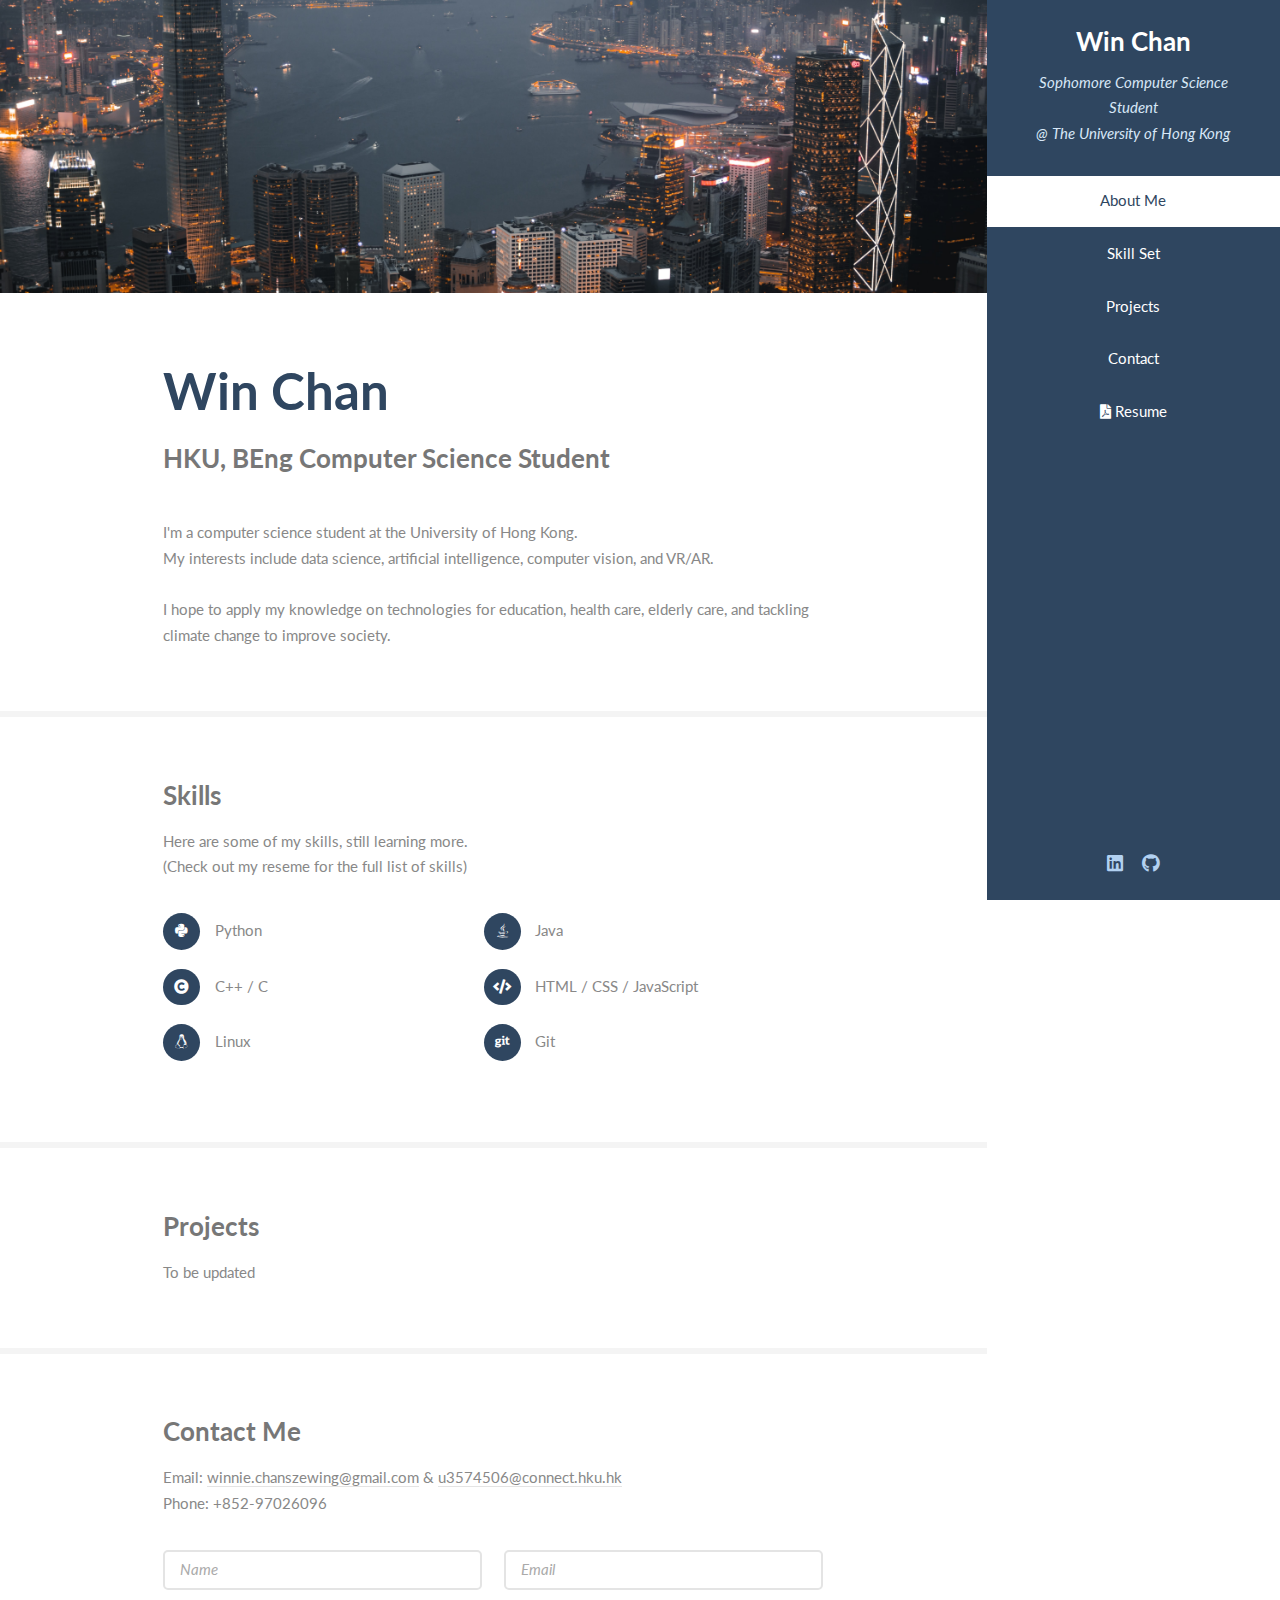
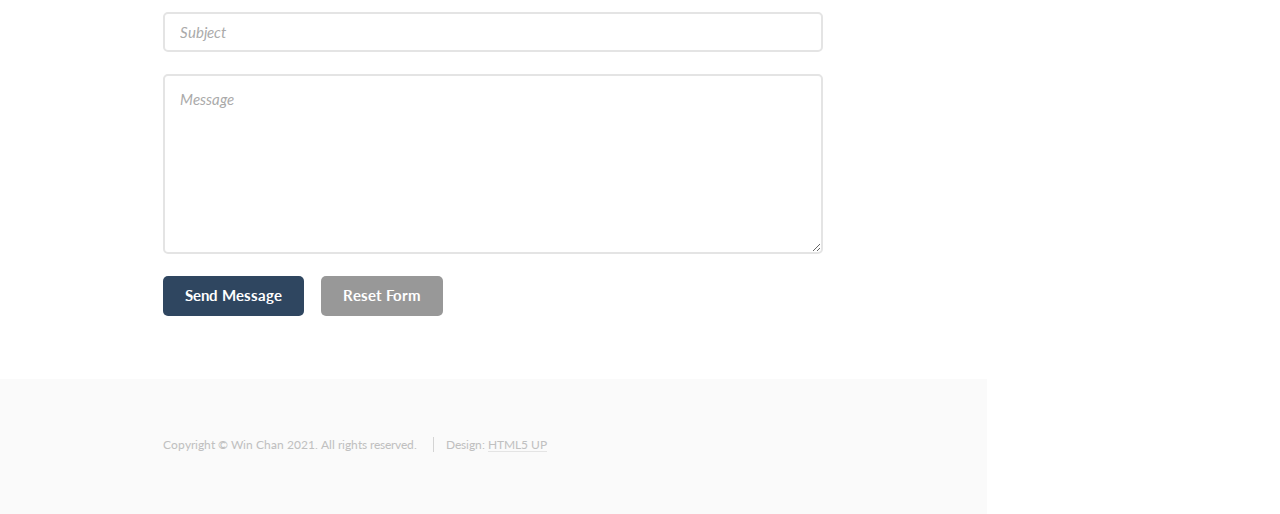
==== index.html @ ab790679 "Initial Commit" ====
<!DOCTYPE HTML>
<!--
	Read Only by HTML5 UP
	html5up.net | @ajlkn
	Free for personal and commercial use under the CCA 3.0 license (html5up.net/license)
-->
<html>

<head>
    <title>Win Chan | Portfolio</title>
    <meta charset="utf-8" />
    <meta name="viewport" content="width=device-width, initial-scale=1, user-scalable=no" />
    <link rel="stylesheet" href="assets/css/main.css" />
</head>

<body class="is-preload">

    <!-- Header -->
    <section id="header">
        <header>
            <!--<span class="image avatar"><img src="images/avatar.jpg" alt="" /></span>-->
            <h1 id="logo"><a href="#">Win Chan</a></h1>
            <p> Sophomore Computer Science Student <br />
                @ The University of Hong Kong</p>
        </header>
        <nav id="nav">
            <ul>
                <li><a href="#one" class="active">About Me</a></li>
                <li><a href="#two">Skill Set</a></li>
                <li><a href="#three">Projects</a></li>
                <li><a href="#four">Contact</a></li>
                <li><a href="CV_General.pdf" download><i class="fas fa-file-pdf"></i> Resume</a></li>
            </ul>
        </nav>
        <footer>
            <ul class="icons">
                <!--<li><a href="#" class="icon brands fa-twitter"><span class="label">Twitter</span></a></li>
                <li><a href="#" class="icon brands fa-facebook-f"><span class="label">Facebook</span></a></li>-->
                <li><a href="https://www.linkedin.com/in/win-chan-8b15a5216/" class="icon brands fa-linkedin"><span
                            class="label">Linkedin</span></a></li>
                <li><a href="https://github.com/wincsw" class="icon brands fa-github"><span
                            class="label">Github</span></a></li>
            </ul>
        </footer>
    </section>

    <!-- Wrapper -->
    <div id="wrapper">

        <!-- Main -->
        <div id="main">

            <!-- One -->
            <section id="one">
                <div class="image main" data-position="center">
                    <img src="images/HongKong.jpg" alt="" />
                </div>
                <div class="container">
                    <header class="major">
                        <h2>Win Chan</h2>
                        <p> HKU, BEng Computer Science Student</p>
                    </header>
                    <p>I'm a computer science student at the University of Hong Kong. <br /> My interests include data
                        science,
                        artificial
                        intelligence, computer vision, and VR/AR. <br />
                        <br />
                        I hope to apply my knowledge on technologies for education, health care,
                        elderly care, and tackling climate change to improve society.
                    </p>
                </div>
            </section>

            <!-- Two -->
            <section id="two">
                <div class="container">
                    <h3>Skills</h3>
                    <p>Here are some of my skills, still learning more. <br \> (Check out my reseme for the full list of
                        skills)</p>
                    <ul class="feature-icons">
                        <!-- icons need fix -->
                        <li class="icon brands fa-python">Python</li>
                        <li class="icon brands fa-java">Java</li>
                        <li class="icon solid fa-copyright">C++ / C</li>
                        <li class="icon solid fa-code">HTML / CSS / JavaScript</li>
                        <li class="icon brands fa-linux">Linux</li>
                        <li class="icon brands fa-git">Git</li>
                    </ul>
                </div>
            </section>

            <!-- Three -->
            <section id="three">
                <div class="container">
                    <h3>Projects</h3>
                    <p>To be updated</p>
                    <div class="features">
                        <!--
                        <article>
                            <a href="#" class="image"><img src="images/pic01.jpg" alt="" /></a>
                            <div class="inner">
                                <h4>Possibly broke spacetime</h4>
                                <p>Integer eu ante ornare amet commetus vestibulum blandit integer in curae ac faucibus
                                    integer adipiscing ornare amet.</p>
                            </div>
                        </article>
                        <article>
                            <a href="#" class="image"><img src="images/pic02.jpg" alt="" /></a>
                            <div class="inner">
                                <h4>Terraformed a small moon</h4>
                                <p>Integer eu ante ornare amet commetus vestibulum blandit integer in curae ac faucibus
                                    integer adipiscing ornare amet.</p>
                            </div>
                        </article>
                        <article>
                            <a href="#" class="image"><img src="images/pic03.jpg" alt="" /></a>
                            <div class="inner">
                                <h4>Snapped dark matter in the wild</h4>
                                <p>Integer eu ante ornare amet commetus vestibulum blandit integer in curae ac faucibus
                                    integer adipiscing ornare amet.</p>
                            </div>
                        </article>
                    -->
                    </div>
                </div>
            </section>

            <!-- Four -->
            <section id="four">
                <div class="container">
                    <h3>Contact Me</h3>
                    <p>Email: <a href="mailto: winnie.chanszewing@gmail.com">winnie.chanszewing@gmail.com</a> & <a
                            href="mailto: u3574506@connect.hku.hk">u3574506@connect.hku.hk</a> <br \>
                        Phone: +852-97026096</p>
                    <form method="post" action="mailto: winnie.chanszewing@gmail.com" enctype="text/plain">
                        <div class="row gtr-uniform">
                            <div class="col-6 col-12-xsmall"><input type="text" name="name" id="name"
                                    placeholder="Name" /></div>
                            <div class="col-6 col-12-xsmall"><input type="email" name="email" id="email"
                                    placeholder="Email" /></div>
                            <div class="col-12"><input type="text" name="subject" id="subject" placeholder="Subject" />
                            </div>
                            <div class="col-12"><textarea name="message" id="message" placeholder="Message"
                                    rows="6"></textarea></div>
                            <div class="col-12">
                                <ul class="actions">
                                    <li><input type="submit" class="primary" value="Send Message" /></li>
                                    <li><input type="reset" value="Reset Form" /></li>
                                </ul>
                            </div>
                        </div>
                    </form>
                </div>
            </section>

        </div>

        <!-- Footer -->
        <section id="footer">
            <div class="container">
                <ul class="copyright">
                    <li>Copyright &copy; Win Chan 2021. All rights reserved.</li>
                    <li>Design: <a href="http://html5up.net">HTML5 UP</a></li>
                </ul>
            </div>
        </section>

    </div>

    <!-- Scripts -->
    <script src="assets/js/jquery.min.js"></script>
    <script src="assets/js/jquery.scrollex.min.js"></script>
    <script src="assets/js/jquery.scrolly.min.js"></script>
    <script src="assets/js/browser.min.js"></script>
    <script src="assets/js/breakpoints.min.js"></script>
    <script src="assets/js/util.js"></script>
    <script src="assets/js/main.js"></script>

</body>

</html>
---- assets/css/main.css ----
@import url("fontawesome-all.min.css");
@import url("https://fonts.googleapis.com/css?family=Lato:400,400italic,700,700italic|Source+Code+Pro:400");

/*
	Read Only by HTML5 UP
	html5up.net | @ajlkn
	Free for personal and commercial use under the CCA 3.0 license (html5up.net/license)
*/

html, body, div, span, applet, object,
iframe, h1, h2, h3, h4, h5, h6, p, blockquote,
pre, a, abbr, acronym, address, big, cite,
code, del, dfn, em, img, ins, kbd, q, s, samp,
small, strike, strong, sub, sup, tt, var, b,
u, i, center, dl, dt, dd, ol, ul, li, fieldset,
form, label, legend, table, caption, tbody,
tfoot, thead, tr, th, td, article, aside,
canvas, details, embed, figure, figcaption,
footer, header, hgroup, menu, nav, output, ruby,
section, summary, time, mark, audio, video {
	margin: 0;
	padding: 0;
	border: 0;
	font-size: 100%;
	font: inherit;
	vertical-align: baseline;}

article, aside, details, figcaption, figure,
footer, header, hgroup, menu, nav, section {
	display: block;}

body {
	line-height: 1;
}

ol, ul {
	list-style: none;
}

blockquote, q {
	quotes: none;
}

	blockquote:before, blockquote:after, q:before, q:after {
		content: '';
		content: none;
	}

table {
	border-collapse: collapse;
	border-spacing: 0;
}

body {
	-webkit-text-size-adjust: none;
}

mark {
	background-color: transparent;
	color: inherit;
}

input::-moz-focus-inner {
	border: 0;
	padding: 0;
}

input, select, textarea {
	-moz-appearance: none;
	-webkit-appearance: none;
	-ms-appearance: none;
	appearance: none;
}

/* Basic */

	html {
		box-sizing: border-box;
	}

	*, *:before, *:after {
		box-sizing: inherit;
	}

	body {
		background: #fff;
	}

		body.is-preload *, body.is-preload *:before, body.is-preload *:after {
			-moz-animation: none !important;
			-webkit-animation: none !important;
			-ms-animation: none !important;
			animation: none !important;
			-moz-transition: none !important;
			-webkit-transition: none !important;
			-ms-transition: none !important;
			transition: none !important;
		}

	body, input, select, textarea {
		color: #888;
		font-family: "Lato", sans-serif;
		font-size: 16pt;
		font-weight: 400;
		line-height: 1.75em;
	}

	a {
		-moz-transition: color 0.2s ease-in-out, border-color 0.2s ease-in-out;
		-webkit-transition: color 0.2s ease-in-out, border-color 0.2s ease-in-out;
		-ms-transition: color 0.2s ease-in-out, border-color 0.2s ease-in-out;
		transition: color 0.2s ease-in-out, border-color 0.2s ease-in-out;
		border-bottom: solid 1px #e4e4e4;
		color: inherit;
		text-decoration: none;
	}

		a:hover {
			border-bottom-color: transparent;
			color: #2f4660 !important;
		}

	strong, b {
		color: #777;
		font-weight: 700;
	}

	em, i {
		font-style: italic;
	}

	p {
		margin: 0 0 2.25em 0;
	}

	h1, h2, h3, h4, h5, h6 {
		color: #777;
		font-weight: 700;
		line-height: 1em;
		margin: 0 0 0.5625em 0;
	}

		h1 a, h2 a, h3 a, h4 a, h5 a, h6 a {
			border: 0;
			color: inherit;
			text-decoration: none;
		}

	h2 {
		font-size: 2em;
		line-height: 1.5em;
	}

	h3 {
		font-size: 1.75em;
		line-height: 1.5em;
	}

	h4 {
		font-size: 1.25em;
		line-height: 1.5em;
	}

	h5 {
		font-size: 0.9em;
		line-height: 1.5em;
	}

	h6 {
		font-size: 0.7em;
		line-height: 1.5em;
	}

	sub {
		font-size: 0.8em;
		position: relative;
		top: 0.5em;
	}

	sup {
		font-size: 0.8em;
		position: relative;
		top: -0.5em;
	}

	hr {
		border: 0;
		border-bottom: solid 2px #f4f4f4;
		margin: 2.25em 0;
	}

		hr.major {
			margin: 3.375em 0;
		}

	blockquote {
		border-left: solid 8px #e4e4e4;
		font-style: italic;
		margin: 0 0 2.25em 0;
		padding: 0.5em 0 0.5em 2em;
	}

	code {
		background: #555;
		border-radius: 5px;
		color: #fff;
		font-family: "Source Code Pro", monospace;
		font-size: 0.9em;
		margin: 0 0.25em;
		padding: 0.25em 0.65em;
	}

	pre {
		font-family: "Source Code Pro", monospace;
		font-size: 0.9em;
		margin: 0 0 2.25em 0;
	}

		pre code {
			-webkit-overflow-scrolling: touch;
			display: block;
			line-height: 1.5em;
			overflow-x: auto;
			padding: 1em 1.5em;
		}

	.align-left {
		text-align: left;
	}

	.align-center {
		text-align: center;
	}

	.align-right {
		text-align: right;
	}

/* Row */

	.row {
		display: flex;
		flex-wrap: wrap;
		box-sizing: border-box;
		align-items: stretch;
	}

		.row > * {
			box-sizing: border-box;
		}

		.row.gtr-uniform > * > :last-child {
			margin-bottom: 0;
		}

		.row.aln-left {
			justify-content: flex-start;
		}

		.row.aln-center {
			justify-content: center;
		}

		.row.aln-right {
			justify-content: flex-end;
		}

		.row.aln-top {
			align-items: flex-start;
		}

		.row.aln-middle {
			align-items: center;
		}

		.row.aln-bottom {
			align-items: flex-end;
		}

		.row > .imp {
			order: -1;
		}

		.row > .col-1 {
			width: 8.33333%;
		}

		.row > .off-1 {
			margin-left: 8.33333%;
		}

		.row > .col-2 {
			width: 16.66667%;
		}

		.row > .off-2 {
			margin-left: 16.66667%;
		}

		.row > .col-3 {
			width: 25%;
		}

		.row > .off-3 {
			margin-left: 25%;
		}

		.row > .col-4 {
			width: 33.33333%;
		}

		.row > .off-4 {
			margin-left: 33.33333%;
		}

		.row > .col-5 {
			width: 41.66667%;
		}

		.row > .off-5 {
			margin-left: 41.66667%;
		}

		.row > .col-6 {
			width: 50%;
		}

		.row > .off-6 {
			margin-left: 50%;
		}

		.row > .col-7 {
			width: 58.33333%;
		}

		.row > .off-7 {
			margin-left: 58.33333%;
		}

		.row > .col-8 {
			width: 66.66667%;
		}

		.row > .off-8 {
			margin-left: 66.66667%;
		}

		.row > .col-9 {
			width: 75%;
		}

		.row > .off-9 {
			margin-left: 75%;
		}

		.row > .col-10 {
			width: 83.33333%;
		}

		.row > .off-10 {
			margin-left: 83.33333%;
		}

		.row > .col-11 {
			width: 91.66667%;
		}

		.row > .off-11 {
			margin-left: 91.66667%;
		}

		.row > .col-12 {
			width: 100%;
		}

		.row > .off-12 {
			margin-left: 100%;
		}

		.row.gtr-0 {
			margin-top: 0;
			margin-left: 0em;
		}

			.row.gtr-0 > * {
				padding: 0 0 0 0em;
			}

			.row.gtr-0.gtr-uniform {
				margin-top: 0em;
			}

				.row.gtr-0.gtr-uniform > * {
					padding-top: 0em;
				}

		.row.gtr-25 {
			margin-top: 0;
			margin-left: -0.5em;
		}

			.row.gtr-25 > * {
				padding: 0 0 0 0.5em;
			}

			.row.gtr-25.gtr-uniform {
				margin-top: -0.5em;
			}

				.row.gtr-25.gtr-uniform > * {
					padding-top: 0.5em;
				}

		.row.gtr-50 {
			margin-top: 0;
			margin-left: -1em;
		}

			.row.gtr-50 > * {
				padding: 0 0 0 1em;
			}

			.row.gtr-50.gtr-uniform {
				margin-top: -1em;
			}

				.row.gtr-50.gtr-uniform > * {
					padding-top: 1em;
				}

		.row {
			margin-top: 0;
			margin-left: -2em;
		}

			.row > * {
				padding: 0 0 0 2em;
			}

			.row.gtr-uniform {
				margin-top: -2em;
			}

				.row.gtr-uniform > * {
					padding-top: 2em;
				}

		.row.gtr-150 {
			margin-top: 0;
			margin-left: -3em;
		}

			.row.gtr-150 > * {
				padding: 0 0 0 3em;
			}

			.row.gtr-150.gtr-uniform {
				margin-top: -3em;
			}

				.row.gtr-150.gtr-uniform > * {
					padding-top: 3em;
				}

		.row.gtr-200 {
			margin-top: 0;
			margin-left: -4em;
		}

			.row.gtr-200 > * {
				padding: 0 0 0 4em;
			}

			.row.gtr-200.gtr-uniform {
				margin-top: -4em;
			}

				.row.gtr-200.gtr-uniform > * {
					padding-top: 4em;
				}

		@media screen and (max-width: 1680px) {

			.row {
				display: flex;
				flex-wrap: wrap;
				box-sizing: border-box;
				align-items: stretch;
			}

				.row > * {
					box-sizing: border-box;
				}

				.row.gtr-uniform > * > :last-child {
					margin-bottom: 0;
				}

				.row.aln-left {
					justify-content: flex-start;
				}

				.row.aln-center {
					justify-content: center;
				}

				.row.aln-right {
					justify-content: flex-end;
				}

				.row.aln-top {
					align-items: flex-start;
				}

				.row.aln-middle {
					align-items: center;
				}

				.row.aln-bottom {
					align-items: flex-end;
				}

				.row > .imp-xlarge {
					order: -1;
				}

				.row > .col-1-xlarge {
					width: 8.33333%;
				}

				.row > .off-1-xlarge {
					margin-left: 8.33333%;
				}

				.row > .col-2-xlarge {
					width: 16.66667%;
				}

				.row > .off-2-xlarge {
					margin-left: 16.66667%;
				}

				.row > .col-3-xlarge {
					width: 25%;
				}

				.row > .off-3-xlarge {
					margin-left: 25%;
				}

				.row > .col-4-xlarge {
					width: 33.33333%;
				}

				.row > .off-4-xlarge {
					margin-left: 33.33333%;
				}

				.row > .col-5-xlarge {
					width: 41.66667%;
				}

				.row > .off-5-xlarge {
					margin-left: 41.66667%;
				}

				.row > .col-6-xlarge {
					width: 50%;
				}

				.row > .off-6-xlarge {
					margin-left: 50%;
				}

				.row > .col-7-xlarge {
					width: 58.33333%;
				}

				.row > .off-7-xlarge {
					margin-left: 58.33333%;
				}

				.row > .col-8-xlarge {
					width: 66.66667%;
				}

				.row > .off-8-xlarge {
					margin-left: 66.66667%;
				}

				.row > .col-9-xlarge {
					width: 75%;
				}

				.row > .off-9-xlarge {
					margin-left: 75%;
				}

				.row > .col-10-xlarge {
					width: 83.33333%;
				}

				.row > .off-10-xlarge {
					margin-left: 83.33333%;
				}

				.row > .col-11-xlarge {
					width: 91.66667%;
				}

				.row > .off-11-xlarge {
					margin-left: 91.66667%;
				}

				.row > .col-12-xlarge {
					width: 100%;
				}

				.row > .off-12-xlarge {
					margin-left: 100%;
				}

				.row.gtr-0 {
					margin-top: 0;
					margin-left: 0em;
				}

					.row.gtr-0 > * {
						padding: 0 0 0 0em;
					}

					.row.gtr-0.gtr-uniform {
						margin-top: 0em;
					}

						.row.gtr-0.gtr-uniform > * {
							padding-top: 0em;
						}

				.row.gtr-25 {
					margin-top: 0;
					margin-left: -0.5em;
				}

					.row.gtr-25 > * {
						padding: 0 0 0 0.5em;
					}

					.row.gtr-25.gtr-uniform {
						margin-top: -0.5em;
					}

						.row.gtr-25.gtr-uniform > * {
							padding-top: 0.5em;
						}

				.row.gtr-50 {
					margin-top: 0;
					margin-left: -1em;
				}

					.row.gtr-50 > * {
						padding: 0 0 0 1em;
					}

					.row.gtr-50.gtr-uniform {
						margin-top: -1em;
					}

						.row.gtr-50.gtr-uniform > * {
							padding-top: 1em;
						}

				.row {
					margin-top: 0;
					margin-left: -2em;
				}

					.row > * {
						padding: 0 0 0 2em;
					}

					.row.gtr-uniform {
						margin-top: -2em;
					}

						.row.gtr-uniform > * {
							padding-top: 2em;
						}

				.row.gtr-150 {
					margin-top: 0;
					margin-left: -3em;
				}

					.row.gtr-150 > * {
						padding: 0 0 0 3em;
					}

					.row.gtr-150.gtr-uniform {
						margin-top: -3em;
					}

						.row.gtr-150.gtr-uniform > * {
							padding-top: 3em;
						}

				.row.gtr-200 {
					margin-top: 0;
					margin-left: -4em;
				}

					.row.gtr-200 > * {
						padding: 0 0 0 4em;
					}

					.row.gtr-200.gtr-uniform {
						margin-top: -4em;
					}

						.row.gtr-200.gtr-uniform > * {
							padding-top: 4em;
						}

		}

		@media screen and (max-width: 1280px) {

			.row {
				display: flex;
				flex-wrap: wrap;
				box-sizing: border-box;
				align-items: stretch;
			}

				.row > * {
					box-sizing: border-box;
				}

				.row.gtr-uniform > * > :last-child {
					margin-bottom: 0;
				}

				.row.aln-left {
					justify-content: flex-start;
				}

				.row.aln-center {
					justify-content: center;
				}

				.row.aln-right {
					justify-content: flex-end;
				}

				.row.aln-top {
					align-items: flex-start;
				}

				.row.aln-middle {
					align-items: center;
				}

				.row.aln-bottom {
					align-items: flex-end;
				}

				.row > .imp-large {
					order: -1;
				}

				.row > .col-1-large {
					width: 8.33333%;
				}

				.row > .off-1-large {
					margin-left: 8.33333%;
				}

				.row > .col-2-large {
					width: 16.66667%;
				}

				.row > .off-2-large {
					margin-left: 16.66667%;
				}

				.row > .col-3-large {
					width: 25%;
				}

				.row > .off-3-large {
					margin-left: 25%;
				}

				.row > .col-4-large {
					width: 33.33333%;
				}

				.row > .off-4-large {
					margin-left: 33.33333%;
				}

				.row > .col-5-large {
					width: 41.66667%;
				}

				.row > .off-5-large {
					margin-left: 41.66667%;
				}

				.row > .col-6-large {
					width: 50%;
				}

				.row > .off-6-large {
					margin-left: 50%;
				}

				.row > .col-7-large {
					width: 58.33333%;
				}

				.row > .off-7-large {
					margin-left: 58.33333%;
				}

				.row > .col-8-large {
					width: 66.66667%;
				}

				.row > .off-8-large {
					margin-left: 66.66667%;
				}

				.row > .col-9-large {
					width: 75%;
				}

				.row > .off-9-large {
					margin-left: 75%;
				}

				.row > .col-10-large {
					width: 83.33333%;
				}

				.row > .off-10-large {
					margin-left: 83.33333%;
				}

				.row > .col-11-large {
					width: 91.66667%;
				}

				.row > .off-11-large {
					margin-left: 91.66667%;
				}

				.row > .col-12-large {
					width: 100%;
				}

				.row > .off-12-large {
					margin-left: 100%;
				}

				.row.gtr-0 {
					margin-top: 0;
					margin-left: 0em;
				}

					.row.gtr-0 > * {
						padding: 0 0 0 0em;
					}

					.row.gtr-0.gtr-uniform {
						margin-top: 0em;
					}

						.row.gtr-0.gtr-uniform > * {
							padding-top: 0em;
						}

				.row.gtr-25 {
					margin-top: 0;
					margin-left: -0.375em;
				}

					.row.gtr-25 > * {
						padding: 0 0 0 0.375em;
					}

					.row.gtr-25.gtr-uniform {
						margin-top: -0.375em;
					}

						.row.gtr-25.gtr-uniform > * {
							padding-top: 0.375em;
						}

				.row.gtr-50 {
					margin-top: 0;
					margin-left: -0.75em;
				}

					.row.gtr-50 > * {
						padding: 0 0 0 0.75em;
					}

					.row.gtr-50.gtr-uniform {
						margin-top: -0.75em;
					}

						.row.gtr-50.gtr-uniform > * {
							padding-top: 0.75em;
						}

				.row {
					margin-top: 0;
					margin-left: -1.5em;
				}

					.row > * {
						padding: 0 0 0 1.5em;
					}

					.row.gtr-uniform {
						margin-top: -1.5em;
					}

						.row.gtr-uniform > * {
							padding-top: 1.5em;
						}

				.row.gtr-150 {
					margin-top: 0;
					margin-left: -2.25em;
				}

					.row.gtr-150 > * {
						padding: 0 0 0 2.25em;
					}

					.row.gtr-150.gtr-uniform {
						margin-top: -2.25em;
					}

						.row.gtr-150.gtr-uniform > * {
							padding-top: 2.25em;
						}

				.row.gtr-200 {
					margin-top: 0;
					margin-left: -3em;
				}

					.row.gtr-200 > * {
						padding: 0 0 0 3em;
					}

					.row.gtr-200.gtr-uniform {
						margin-top: -3em;
					}

						.row.gtr-200.gtr-uniform > * {
							padding-top: 3em;
						}

		}

		@media screen and (max-width: 1024px) {

			.row {
				display: flex;
				flex-wrap: wrap;
				box-sizing: border-box;
				align-items: stretch;
			}

				.row > * {
					box-sizing: border-box;
				}

				.row.gtr-uniform > * > :last-child {
					margin-bottom: 0;
				}

				.row.aln-left {
					justify-content: flex-start;
				}

				.row.aln-center {
					justify-content: center;
				}

				.row.aln-right {
					justify-content: flex-end;
				}

				.row.aln-top {
					align-items: flex-start;
				}

				.row.aln-middle {
					align-items: center;
				}

				.row.aln-bottom {
					align-items: flex-end;
				}

				.row > .imp-medium {
					order: -1;
				}

				.row > .col-1-medium {
					width: 8.33333%;
				}

				.row > .off-1-medium {
					margin-left: 8.33333%;
				}

				.row > .col-2-medium {
					width: 16.66667%;
				}

				.row > .off-2-medium {
					margin-left: 16.66667%;
				}

				.row > .col-3-medium {
					width: 25%;
				}

				.row > .off-3-medium {
					margin-left: 25%;
				}

				.row > .col-4-medium {
					width: 33.33333%;
				}

				.row > .off-4-medium {
					margin-left: 33.33333%;
				}

				.row > .col-5-medium {
					width: 41.66667%;
				}

				.row > .off-5-medium {
					margin-left: 41.66667%;
				}

				.row > .col-6-medium {
					width: 50%;
				}

				.row > .off-6-medium {
					margin-left: 50%;
				}

				.row > .col-7-medium {
					width: 58.33333%;
				}

				.row > .off-7-medium {
					margin-left: 58.33333%;
				}

				.row > .col-8-medium {
					width: 66.66667%;
				}

				.row > .off-8-medium {
					margin-left: 66.66667%;
				}

				.row > .col-9-medium {
					width: 75%;
				}

				.row > .off-9-medium {
					margin-left: 75%;
				}

				.row > .col-10-medium {
					width: 83.33333%;
				}

				.row > .off-10-medium {
					margin-left: 83.33333%;
				}

				.row > .col-11-medium {
					width: 91.66667%;
				}

				.row > .off-11-medium {
					margin-left: 91.66667%;
				}

				.row > .col-12-medium {
					width: 100%;
				}

				.row > .off-12-medium {
					margin-left: 100%;
				}

				.row.gtr-0 {
					margin-top: 0;
					margin-left: 0em;
				}

					.row.gtr-0 > * {
						padding: 0 0 0 0em;
					}

					.row.gtr-0.gtr-uniform {
						margin-top: 0em;
					}

						.row.gtr-0.gtr-uniform > * {
							padding-top: 0em;
						}

				.row.gtr-25 {
					margin-top: 0;
					margin-left: -0.375em;
				}

					.row.gtr-25 > * {
						padding: 0 0 0 0.375em;
					}

					.row.gtr-25.gtr-uniform {
						margin-top: -0.375em;
					}

						.row.gtr-25.gtr-uniform > * {
							padding-top: 0.375em;
						}

				.row.gtr-50 {
					margin-top: 0;
					margin-left: -0.75em;
				}

					.row.gtr-50 > * {
						padding: 0 0 0 0.75em;
					}

					.row.gtr-50.gtr-uniform {
						margin-top: -0.75em;
					}

						.row.gtr-50.gtr-uniform > * {
							padding-top: 0.75em;
						}

				.row {
					margin-top: 0;
					margin-left: -1.5em;
				}

					.row > * {
						padding: 0 0 0 1.5em;
					}

					.row.gtr-uniform {
						margin-top: -1.5em;
					}

						.row.gtr-uniform > * {
							padding-top: 1.5em;
						}

				.row.gtr-150 {
					margin-top: 0;
					margin-left: -2.25em;
				}

					.row.gtr-150 > * {
						padding: 0 0 0 2.25em;
					}

					.row.gtr-150.gtr-uniform {
						margin-top: -2.25em;
					}

						.row.gtr-150.gtr-uniform > * {
							padding-top: 2.25em;
						}

				.row.gtr-200 {
					margin-top: 0;
					margin-left: -3em;
				}

					.row.gtr-200 > * {
						padding: 0 0 0 3em;
					}

					.row.gtr-200.gtr-uniform {
						margin-top: -3em;
					}

						.row.gtr-200.gtr-uniform > * {
							padding-top: 3em;
						}

		}

		@media screen and (max-width: 736px) {

			.row {
				display: flex;
				flex-wrap: wrap;
				box-sizing: border-box;
				align-items: stretch;
			}

				.row > * {
					box-sizing: border-box;
				}

				.row.gtr-uniform > * > :last-child {
					margin-bottom: 0;
				}

				.row.aln-left {
					justify-content: flex-start;
				}

				.row.aln-center {
					justify-content: center;
				}

				.row.aln-right {
					justify-content: flex-end;
				}

				.row.aln-top {
					align-items: flex-start;
				}

				.row.aln-middle {
					align-items: center;
				}

				.row.aln-bottom {
					align-items: flex-end;
				}

				.row > .imp-small {
					order: -1;
				}

				.row > .col-1-small {
					width: 8.33333%;
				}

				.row > .off-1-small {
					margin-left: 8.33333%;
				}

				.row > .col-2-small {
					width: 16.66667%;
				}

				.row > .off-2-small {
					margin-left: 16.66667%;
				}

				.row > .col-3-small {
					width: 25%;
				}

				.row > .off-3-small {
					margin-left: 25%;
				}

				.row > .col-4-small {
					width: 33.33333%;
				}

				.row > .off-4-small {
					margin-left: 33.33333%;
				}

				.row > .col-5-small {
					width: 41.66667%;
				}

				.row > .off-5-small {
					margin-left: 41.66667%;
				}

				.row > .col-6-small {
					width: 50%;
				}

				.row > .off-6-small {
					margin-left: 50%;
				}

				.row > .col-7-small {
					width: 58.33333%;
				}

				.row > .off-7-small {
					margin-left: 58.33333%;
				}

				.row > .col-8-small {
					width: 66.66667%;
				}

				.row > .off-8-small {
					margin-left: 66.66667%;
				}

				.row > .col-9-small {
					width: 75%;
				}

				.row > .off-9-small {
					margin-left: 75%;
				}

				.row > .col-10-small {
					width: 83.33333%;
				}

				.row > .off-10-small {
					margin-left: 83.33333%;
				}

				.row > .col-11-small {
					width: 91.66667%;
				}

				.row > .off-11-small {
					margin-left: 91.66667%;
				}

				.row > .col-12-small {
					width: 100%;
				}

				.row > .off-12-small {
					margin-left: 100%;
				}

				.row.gtr-0 {
					margin-top: 0;
					margin-left: 0em;
				}

					.row.gtr-0 > * {
						padding: 0 0 0 0em;
					}

					.row.gtr-0.gtr-uniform {
						margin-top: 0em;
					}

						.row.gtr-0.gtr-uniform > * {
							padding-top: 0em;
						}

				.row.gtr-25 {
					margin-top: 0;
					margin-left: -0.3125em;
				}

					.row.gtr-25 > * {
						padding: 0 0 0 0.3125em;
					}

					.row.gtr-25.gtr-uniform {
						margin-top: -0.3125em;
					}

						.row.gtr-25.gtr-uniform > * {
							padding-top: 0.3125em;
						}

				.row.gtr-50 {
					margin-top: 0;
					margin-left: -0.625em;
				}

					.row.gtr-50 > * {
						padding: 0 0 0 0.625em;
					}

					.row.gtr-50.gtr-uniform {
						margin-top: -0.625em;
					}

						.row.gtr-50.gtr-uniform > * {
							padding-top: 0.625em;
						}

				.row {
					margin-top: 0;
					margin-left: -1.25em;
				}

					.row > * {
						padding: 0 0 0 1.25em;
					}

					.row.gtr-uniform {
						margin-top: -1.25em;
					}

						.row.gtr-uniform > * {
							padding-top: 1.25em;
						}

				.row.gtr-150 {
					margin-top: 0;
					margin-left: -1.875em;
				}

					.row.gtr-150 > * {
						padding: 0 0 0 1.875em;
					}

					.row.gtr-150.gtr-uniform {
						margin-top: -1.875em;
					}

						.row.gtr-150.gtr-uniform > * {
							padding-top: 1.875em;
						}

				.row.gtr-200 {
					margin-top: 0;
					margin-left: -2.5em;
				}

					.row.gtr-200 > * {
						padding: 0 0 0 2.5em;
					}

					.row.gtr-200.gtr-uniform {
						margin-top: -2.5em;
					}

						.row.gtr-200.gtr-uniform > * {
							padding-top: 2.5em;
						}

		}

		@media screen and (max-width: 480px) {

			.row {
				display: flex;
				flex-wrap: wrap;
				box-sizing: border-box;
				align-items: stretch;
			}

				.row > * {
					box-sizing: border-box;
				}

				.row.gtr-uniform > * > :last-child {
					margin-bottom: 0;
				}

				.row.aln-left {
					justify-content: flex-start;
				}

				.row.aln-center {
					justify-content: center;
				}

				.row.aln-right {
					justify-content: flex-end;
				}

				.row.aln-top {
					align-items: flex-start;
				}

				.row.aln-middle {
					align-items: center;
				}

				.row.aln-bottom {
					align-items: flex-end;
				}

				.row > .imp-xsmall {
					order: -1;
				}

				.row > .col-1-xsmall {
					width: 8.33333%;
				}

				.row > .off-1-xsmall {
					margin-left: 8.33333%;
				}

				.row > .col-2-xsmall {
					width: 16.66667%;
				}

				.row > .off-2-xsmall {
					margin-left: 16.66667%;
				}

				.row > .col-3-xsmall {
					width: 25%;
				}

				.row > .off-3-xsmall {
					margin-left: 25%;
				}

				.row > .col-4-xsmall {
					width: 33.33333%;
				}

				.row > .off-4-xsmall {
					margin-left: 33.33333%;
				}

				.row > .col-5-xsmall {
					width: 41.66667%;
				}

				.row > .off-5-xsmall {
					margin-left: 41.66667%;
				}

				.row > .col-6-xsmall {
					width: 50%;
				}

				.row > .off-6-xsmall {
					margin-left: 50%;
				}

				.row > .col-7-xsmall {
					width: 58.33333%;
				}

				.row > .off-7-xsmall {
					margin-left: 58.33333%;
				}

				.row > .col-8-xsmall {
					width: 66.66667%;
				}

				.row > .off-8-xsmall {
					margin-left: 66.66667%;
				}

				.row > .col-9-xsmall {
					width: 75%;
				}

				.row > .off-9-xsmall {
					margin-left: 75%;
				}

				.row > .col-10-xsmall {
					width: 83.33333%;
				}

				.row > .off-10-xsmall {
					margin-left: 83.33333%;
				}

				.row > .col-11-xsmall {
					width: 91.66667%;
				}

				.row > .off-11-xsmall {
					margin-left: 91.66667%;
				}

				.row > .col-12-xsmall {
					width: 100%;
				}

				.row > .off-12-xsmall {
					margin-left: 100%;
				}

				.row.gtr-0 {
					margin-top: 0;
					margin-left: 0em;
				}

					.row.gtr-0 > * {
						padding: 0 0 0 0em;
					}

					.row.gtr-0.gtr-uniform {
						margin-top: 0em;
					}

						.row.gtr-0.gtr-uniform > * {
							padding-top: 0em;
						}

				.row.gtr-25 {
					margin-top: 0;
					margin-left: -0.3125em;
				}

					.row.gtr-25 > * {
						padding: 0 0 0 0.3125em;
					}

					.row.gtr-25.gtr-uniform {
						margin-top: -0.3125em;
					}

						.row.gtr-25.gtr-uniform > * {
							padding-top: 0.3125em;
						}

				.row.gtr-50 {
					margin-top: 0;
					margin-left: -0.625em;
				}

					.row.gtr-50 > * {
						padding: 0 0 0 0.625em;
					}

					.row.gtr-50.gtr-uniform {
						margin-top: -0.625em;
					}

						.row.gtr-50.gtr-uniform > * {
							padding-top: 0.625em;
						}

				.row {
					margin-top: 0;
					margin-left: -1.25em;
				}

					.row > * {
						padding: 0 0 0 1.25em;
					}

					.row.gtr-uniform {
						margin-top: -1.25em;
					}

						.row.gtr-uniform > * {
							padding-top: 1.25em;
						}

				.row.gtr-150 {
					margin-top: 0;
					margin-left: -1.875em;
				}

					.row.gtr-150 > * {
						padding: 0 0 0 1.875em;
					}

					.row.gtr-150.gtr-uniform {
						margin-top: -1.875em;
					}

						.row.gtr-150.gtr-uniform > * {
							padding-top: 1.875em;
						}

				.row.gtr-200 {
					margin-top: 0;
					margin-left: -2.5em;
				}

					.row.gtr-200 > * {
						padding: 0 0 0 2.5em;
					}

					.row.gtr-200.gtr-uniform {
						margin-top: -2.5em;
					}

						.row.gtr-200.gtr-uniform > * {
							padding-top: 2.5em;
						}

		}

/* Container */

	.container {
		margin: 0 auto;
		max-width: calc(100% - 4.5em);
		width: 45em;
	}

		.container.xsmall {
			width: 11.25em;
		}

		.container.small {
			width: 22.5em;
		}

		.container.medium {
			width: 33.75em;
		}

		.container.large {
			width: 56.25em;
		}

		.container.xlarge {
			width: 67.5em;
		}

		.container.max {
			width: 100%;
		}

		@media screen and (max-width: 1024px) {

			.container {
				width: 100% !important;
			}

		}

		@media screen and (max-width: 480px) {

			.container {
				max-width: calc(100% - 3.375em);
			}

		}

/* Section/Article */

	section.special, article.special {
		text-align: center;
	}

	header p {
		color: #aaa;
		position: relative;
		margin: 0 0 1.6875em 0;
	}

	header h2 + p {
		font-size: 1.25em;
		margin-top: -0.5em;
		line-height: 1.5em;
	}

	header h3 + p {
		font-size: 1.1em;
		margin-top: -0.35em;
		line-height: 1.5em;
	}

	header h4 + p,
	header h5 + p,
	header h6 + p {
		font-size: 0.9em;
		margin-top: -0.25em;
		line-height: 1.5em;
	}

	header.major h2 {
		color: #2f4660;
		font-size: 3.5em;
	}

		header.major h2 + p {
			color: #777;
			font-size: 1.75em;
			font-weight: 700;
			margin-top: -0.75em;
		}

/* Form */

	form {
		margin: 0 0 2.25em 0;
	}

	label {
		color: #777;
		display: block;
		font-size: 0.9em;
		font-weight: 700;
		margin: 0 0 1.125em 0;
	}

	input::-moz-focus-inner {
		border: 0;
		padding: 0;
	}

	input[type="text"],
	input[type="password"],
	input[type="email"],
	select,
	textarea {
		-moz-appearance: none;
		-webkit-appearance: none;
		-ms-appearance: none;
		appearance: none;
		border-radius: 5px;
		border: none;
		border: solid 2px #e4e4e4;
		color: inherit;
		display: block;
		outline: 0;
		padding: 0 1em;
		text-decoration: none;
		width: 100%;
	}

		input[type="text"]:invalid,
		input[type="password"]:invalid,
		input[type="email"]:invalid,
		select:invalid,
		textarea:invalid {
			box-shadow: none;
		}

		input[type="text"]:focus,
		input[type="password"]:focus,
		input[type="email"]:focus,
		select:focus,
		textarea:focus {
			border-color: #2f4660;
		}

	select {
		background-image: url("data:image/svg+xml;charset=utf8,%3Csvg xmlns='http://www.w3.org/2000/svg' width='40' height='40' preserveAspectRatio='none' viewBox='0 0 40 40'%3E%3Cpath d='M9.4,12.3l10.4,10.4l10.4-10.4c0.2-0.2,0.5-0.4,0.9-0.4c0.3,0,0.6,0.1,0.9,0.4l3.3,3.3c0.2,0.2,0.4,0.5,0.4,0.9 c0,0.4-0.1,0.6-0.4,0.9L20.7,31.9c-0.2,0.2-0.5,0.4-0.9,0.4c-0.3,0-0.6-0.1-0.9-0.4L4.3,17.3c-0.2-0.2-0.4-0.5-0.4-0.9 c0-0.4,0.1-0.6,0.4-0.9l3.3-3.3c0.2-0.2,0.5-0.4,0.9-0.4S9.1,12.1,9.4,12.3z' fill='%23e4e4e4' /%3E%3C/svg%3E");
		background-size: 1.25em;
		background-repeat: no-repeat;
		background-position: calc(100% - 1em) center;
		height: 2.75em;
		padding-right: 2.75em;
		text-overflow: ellipsis;
	}

		select option {
			color: #777;
			background: #fff;
		}

		select:focus::-ms-value {
			background-color: transparent;
		}

		select::-ms-expand {
			display: none;
		}

	input[type="text"],
	input[type="password"],
	input[type="email"],
	select {
		height: 2.75em;
	}

	textarea {
		padding: 0.75em 1em;
	}

	input[type="checkbox"],
	input[type="radio"] {
		-moz-appearance: none;
		-webkit-appearance: none;
		-ms-appearance: none;
		appearance: none;
		display: block;
		float: left;
		margin-right: -2em;
		opacity: 0;
		width: 1em;
		z-index: -1;
	}

		input[type="checkbox"] + label,
		input[type="radio"] + label {
			text-decoration: none;
			color: #888;
			cursor: pointer;
			display: inline-block;
			font-size: 1em;
			font-weight: 400;
			padding-left: 2.4em;
			padding-right: 0.75em;
			position: relative;
		}

			input[type="checkbox"] + label:before,
			input[type="radio"] + label:before {
				-moz-osx-font-smoothing: grayscale;
				-webkit-font-smoothing: antialiased;
				display: inline-block;
				font-style: normal;
				font-variant: normal;
				text-rendering: auto;
				line-height: 1;
				text-transform: none !important;
				font-family: 'Font Awesome 5 Free';
				font-weight: 900;
			}

			input[type="checkbox"] + label:before,
			input[type="radio"] + label:before {
				background: #fafafa;
				border-radius: 5px;
				border: solid 2px #e4e4e4;
				content: '';
				display: inline-block;
				font-size: 0.8em;
				height: 2.0625em;
				left: 0;
				line-height: 2.0625em;
				position: absolute;
				text-align: center;
				top: 0;
				width: 2.0625em;
			}

		input[type="checkbox"]:checked + label:before,
		input[type="radio"]:checked + label:before {
			background: #989898;
			border-color: #989898;
			color: #ffffff;
			content: '\f00c';
		}

		input[type="checkbox"]:focus + label:before,
		input[type="radio"]:focus + label:before {
			border-color: #2f4660;
		}

	input[type="checkbox"] + label:before {
		border-radius: 5px;
	}

	input[type="radio"] + label:before {
		border-radius: 100%;
	}

	::-webkit-input-placeholder {
		color: #aaa !important;
		font-style: italic;
		opacity: 1.0;
	}

	:-moz-placeholder {
		color: #aaa !important;
		font-style: italic;
		opacity: 1.0;
	}

	::-moz-placeholder {
		color: #aaa !important;
		font-style: italic;
		opacity: 1.0;
	}

	:-ms-input-placeholder {
		color: #aaa !important;
		font-style: italic;
		opacity: 1.0;
	}

/* Box */

	.box {
		border-radius: 5px;
		border: solid 2px #e4e4e4;
		margin-bottom: 2.25em;
		padding: 1.5em;
	}

		.box > :last-child,
		.box > :last-child > :last-child,
		.box > :last-child > :last-child > :last-child {
			margin-bottom: 0;
		}

		.box.alt {
			border: 0;
			border-radius: 0;
			padding: 0;
		}

/* Icon */

	.icon {
		text-decoration: none;
		border-bottom: none;
		position: relative;
	}

		.icon:before {
			-moz-osx-font-smoothing: grayscale;
			-webkit-font-smoothing: antialiased;
			display: inline-block;
			font-style: normal;
			font-variant: normal;
			text-rendering: auto;
			line-height: 1;
			text-transform: none !important;
			font-family: 'Font Awesome 5 Free';
			font-weight: 400;
		}

		.icon > .label {
			display: none;
		}

		.icon:before {
			line-height: inherit;
		}

		.icon.solid:before {
			font-weight: 900;
		}

		.icon.brands:before {
			font-family: 'Font Awesome 5 Brands';
		}

/* Image */

	.image {
		border-radius: 5px;
		border: 0;
		display: inline-block;
		position: relative;
	}

		.image[data-position] img {
			-moz-object-fit: cover;
			-webkit-object-fit: cover;
			-ms-object-fit: cover;
			object-fit: cover;
			display: block;
			position: absolute;
			top: 0;
			left: 0;
			width: 100%;
			height: 100%;
		}

		.image[data-position="top left"] img {
			-moz-object-position: top left;
			-webkit-object-position: top left;
			-ms-object-position: top left;
			object-position: top left;
		}

		.image[data-position="top"] img {
			-moz-object-position: top;
			-webkit-object-position: top;
			-ms-object-position: top;
			object-position: top;
		}

		.image[data-position="top right"] img {
			-moz-object-position: top right;
			-webkit-object-position: top right;
			-ms-object-position: top right;
			object-position: top right;
		}

		.image[data-position="right"] img {
			-moz-object-position: right;
			-webkit-object-position: right;
			-ms-object-position: right;
			object-position: right;
		}

		.image[data-position="bottom right"] img {
			-moz-object-position: bottom right;
			-webkit-object-position: bottom right;
			-ms-object-position: bottom right;
			object-position: bottom right;
		}

		.image[data-position="bottom"] img {
			-moz-object-position: bottom;
			-webkit-object-position: bottom;
			-ms-object-position: bottom;
			object-position: bottom;
		}

		.image[data-position="bottom left"] img {
			-moz-object-position: bottom left;
			-webkit-object-position: bottom left;
			-ms-object-position: bottom left;
			object-position: bottom left;
		}

		.image[data-position="left"] img {
			-moz-object-position: left;
			-webkit-object-position: left;
			-ms-object-position: left;
			object-position: left;
		}

		.image[data-position="center"] img {
			-moz-object-position: center;
			-webkit-object-position: center;
			-ms-object-position: center;
			object-position: center;
		}

		.image[data-position="25% 25%"] img {
			-moz-object-position: 25% 25%;
			-webkit-object-position: 25% 25%;
			-ms-object-position: 25% 25%;
			object-position: 25% 25%;
		}

		.image[data-position="75% 25%"] img {
			-moz-object-position: 75% 25%;
			-webkit-object-position: 75% 25%;
			-ms-object-position: 75% 25%;
			object-position: 75% 25%;
		}

		.image[data-position="75% 75%"] img {
			-moz-object-position: 75% 75%;
			-webkit-object-position: 75% 75%;
			-ms-object-position: 75% 75%;
			object-position: 75% 75%;
		}

		.image[data-position="25% 75%"] img {
			-moz-object-position: 25% 75%;
			-webkit-object-position: 25% 75%;
			-ms-object-position: 25% 75%;
			object-position: 25% 75%;
		}

		.image img {
			border-radius: 5px;
			display: block;
		}

		.image.left {
			float: left;
			margin: 0 2.5em 2em 0;
			top: 0.25em;
		}

		.image.right {
			float: right;
			margin: 0 0 2em 2.5em;
			top: 0.25em;
		}

		.image.fit {
			display: block;
			margin: 0 0 2.25em 0;
			width: 100%;
		}

			.image.fit img {
				display: block;
				width: 100%;
			}

		.image.avatar {
			border-radius: 100%;
			overflow: hidden;
		}

			.image.avatar img {
				border-radius: 100%;
				display: block;
				width: 100%;
			}

		.image.main {
			display: block;
			height: 20em;
			border-radius: 0;
		}

			.image.main img {
				border-radius: 0;
			}

/* List */

	ol {
		list-style: decimal;
		margin: 0 0 2.25em 0;
		padding-left: 1.25em;
	}

		ol li {
			padding-left: 0.25em;
		}

	ul {
		list-style: disc;
		margin: 0 0 2.25em 0;
		padding-left: 1em;
	}

		ul li {
			padding-left: 0.5em;
		}

		ul.alt {
			list-style: none;
			padding-left: 0;
		}

			ul.alt li {
				border-top: solid 2px #f4f4f4;
				padding: 0.5em 0;
			}

				ul.alt li:first-child {
					border-top: 0;
					padding-top: 0;
				}

	dl {
		margin: 0 0 2.25em 0;
	}

/* Actions */

	ul.actions {
		display: -moz-flex;
		display: -webkit-flex;
		display: -ms-flex;
		display: flex;
		cursor: default;
		list-style: none;
		margin-left: -1.125em;
		padding-left: 0;
	}

		ul.actions li {
			padding: 0 0 0 1.125em;
			vertical-align: middle;
		}

		ul.actions.special {
			-moz-justify-content: center;
			-webkit-justify-content: center;
			-ms-justify-content: center;
			justify-content: center;
			width: 100%;
			margin-left: 0;
		}

			ul.actions.special li:first-child {
				padding-left: 0;
			}

		ul.actions.stacked {
			-moz-flex-direction: column;
			-webkit-flex-direction: column;
			-ms-flex-direction: column;
			flex-direction: column;
			margin-left: 0;
		}

			ul.actions.stacked li {
				padding: 1.125em 0 0 0;
			}

				ul.actions.stacked li:first-child {
					padding-top: 0;
				}

		ul.actions.fit {
			width: calc(100% + 1.125em);
		}

			ul.actions.fit li {
				-moz-flex-grow: 1;
				-webkit-flex-grow: 1;
				-ms-flex-grow: 1;
				flex-grow: 1;
				-moz-flex-shrink: 1;
				-webkit-flex-shrink: 1;
				-ms-flex-shrink: 1;
				flex-shrink: 1;
				width: 100%;
			}

				ul.actions.fit li > * {
					width: 100%;
				}

			ul.actions.fit.stacked {
				width: 100%;
			}

		@media screen and (max-width: 480px) {

			ul.actions:not(.fixed) {
				-moz-flex-direction: column;
				-webkit-flex-direction: column;
				-ms-flex-direction: column;
				flex-direction: column;
				margin-left: 0;
				width: 100% !important;
			}

				ul.actions:not(.fixed) li {
					-moz-flex-grow: 1;
					-webkit-flex-grow: 1;
					-ms-flex-grow: 1;
					flex-grow: 1;
					-moz-flex-shrink: 1;
					-webkit-flex-shrink: 1;
					-ms-flex-shrink: 1;
					flex-shrink: 1;
					padding: 1.125em 0 0 0;
					text-align: center;
					width: 100%;
				}

					ul.actions:not(.fixed) li > * {
						width: 100%;
					}

					ul.actions:not(.fixed) li:first-child {
						padding-top: 0;
					}

					ul.actions:not(.fixed) li input[type="submit"],
					ul.actions:not(.fixed) li input[type="reset"],
					ul.actions:not(.fixed) li input[type="button"],
					ul.actions:not(.fixed) li button,
					ul.actions:not(.fixed) li .button {
						width: 100%;
					}

						ul.actions:not(.fixed) li input[type="submit"].icon:before,
						ul.actions:not(.fixed) li input[type="reset"].icon:before,
						ul.actions:not(.fixed) li input[type="button"].icon:before,
						ul.actions:not(.fixed) li button.icon:before,
						ul.actions:not(.fixed) li .button.icon:before {
							margin-left: -0.5rem;
						}

		}

/* Feature Icons */

	ul.feature-icons {
		list-style: none;
		padding-left: 0;
	}

		ul.feature-icons li {
			text-decoration: none;
			display: inline-block;
			margin: 0 0 1.6875em 0;
			padding: 0.35em 0 0 3.5em;
			position: relative;
			vertical-align: top;
			width: 48%;
		}

			ul.feature-icons li:before {
				-moz-osx-font-smoothing: grayscale;
				-webkit-font-smoothing: antialiased;
				display: inline-block;
				font-style: normal;
				font-variant: normal;
				text-rendering: auto;
				line-height: 1;
				text-transform: none !important;
				font-family: 'Font Awesome 5 Free';
				font-weight: 400;
			}

			ul.feature-icons li:before {
				background: #2f4660;
				border-radius: 100%;
				color: #ffffff;
				display: block;
				height: 2.5em;
				left: 0;
				line-height: 2.5em;
				position: absolute;
				text-align: center;
				top: 0;
				width: 2.5em;
			}

/* Icons */

	ul.icons {
		cursor: default;
		list-style: none;
		padding-left: 0;
	}

		ul.icons li {
			display: inline-block;
			padding: 0 1em 0 0;
		}

			ul.icons li:last-child {
				padding-right: 0 !important;
			}

			ul.icons li .icon:before {
				font-size: 1.25em;
			}

/* Table */

	.table-wrapper {
		-webkit-overflow-scrolling: touch;
		overflow-x: auto;
	}

	table {
		margin: 0 0 2.25em 0;
		width: 100%;
	}

		table tbody tr {
			border: solid 2px #f4f4f4;
			border-left: 0;
			border-right: 0;
		}

			table tbody tr:nth-child(2n + 1) {
				background-color: #fafafa;
			}

		table td {
			padding: 0.75em 0.75em;
		}

		table th {
			color: #777;
			font-size: 0.9em;
			font-weight: 700;
			padding: 0 0.75em 0.75em 0.75em;
			text-align: left;
		}

		table thead {
			border-bottom: solid 4px #e4e4e4;
		}

		table tfoot {
			border-top: solid 4px #e4e4e4;
		}

		table.alt {
			border-collapse: separate;
		}

			table.alt tbody tr td {
				border: solid 2px #e4e4e4;
				border-left-width: 0;
				border-top-width: 0;
			}

				table.alt tbody tr td:first-child {
					border-left-width: 2px;
				}

			table.alt tbody tr:first-child td {
				border-top-width: 2px;
			}

			table.alt thead {
				border-bottom: 0;
			}

			table.alt tfoot {
				border-top: 0;
			}

/* Button */

	input[type="submit"],
	input[type="reset"],
	input[type="button"],
	.button {
		-moz-appearance: none;
		-webkit-appearance: none;
		-ms-appearance: none;
		appearance: none;
		-moz-transition: background-color 0.2s ease-in-out, color 0.2s ease-in-out;
		-webkit-transition: background-color 0.2s ease-in-out, color 0.2s ease-in-out;
		-ms-transition: background-color 0.2s ease-in-out, color 0.2s ease-in-out;
		transition: background-color 0.2s ease-in-out, color 0.2s ease-in-out;
		background-color: #989898;
		border-radius: 5px;
		border: 0;
		color: #ffffff !important;
		cursor: pointer;
		display: inline-block;
		font-weight: 700;
		height: 2.75em;
		line-height: 2.75em;
		padding: 0 1.5em;
		text-align: center;
		text-decoration: none;
		white-space: nowrap;
	}

		input[type="submit"]:hover,
		input[type="reset"]:hover,
		input[type="button"]:hover,
		.button:hover {
			background-color: #a5a5a5;
			color: #ffffff !important;
		}

		input[type="submit"]:active,
		input[type="reset"]:active,
		input[type="button"]:active,
		.button:active {
			background-color: #8b8b8b;
		}

		input[type="submit"].icon,
		input[type="reset"].icon,
		input[type="button"].icon,
		.button.icon {
			padding-left: 1.35em;
		}

			input[type="submit"].icon:before,
			input[type="reset"].icon:before,
			input[type="button"].icon:before,
			.button.icon:before {
				margin-right: 0.5em;
			}

		input[type="submit"].fit,
		input[type="reset"].fit,
		input[type="button"].fit,
		.button.fit {
			width: 100%;
		}

		input[type="submit"].small,
		input[type="reset"].small,
		input[type="button"].small,
		.button.small {
			font-size: 0.8em;
		}

		input[type="submit"].large,
		input[type="reset"].large,
		input[type="button"].large,
		.button.large {
			font-size: 1.35em;
		}

		input[type="submit"].alt,
		input[type="reset"].alt,
		input[type="button"].alt,
		.button.alt {
			background-color: transparent;
			box-shadow: inset 0 0 0 2px #e4e4e4;
			color: #777 !important;
		}

			input[type="submit"].alt:hover,
			input[type="reset"].alt:hover,
			input[type="button"].alt:hover,
			.button.alt:hover {
				background-color: #f4f4f4;
				color: #777 !important;
			}

			input[type="submit"].alt:active,
			input[type="reset"].alt:active,
			input[type="button"].alt:active,
			.button.alt:active {
				background-color: #eaeaea;
			}

			input[type="submit"].alt.icon:before,
			input[type="reset"].alt.icon:before,
			input[type="button"].alt.icon:before,
			.button.alt.icon:before {
				color: #aaa;
			}

		input[type="submit"].primary,
		input[type="reset"].primary,
		input[type="button"].primary,
		.button.primary {
			background-color: #2f4660;
			color: #ffffff !important;
		}

			input[type="submit"].primary:hover,
			input[type="reset"].primary:hover,
			input[type="button"].primary:hover,
			.button.primary:hover {
				background-color: #405f80;
			}

			input[type="submit"].primary:active,
			input[type="reset"].primary:active,
			input[type="button"].primary:active,
			.button.primary:active {
				background-color: #405f80;
			}

		input[type="submit"].disabled, input[type="submit"]:disabled,
		input[type="reset"].disabled,
		input[type="reset"]:disabled,
		input[type="button"].disabled,
		input[type="button"]:disabled,
		.button.disabled,
		.button:disabled {
			background-color: #888 !important;
			box-shadow: inset 0 -0.15em 0 0 rgba(0, 0, 0, 0.15);
			color: #fff !important;
			cursor: default;
			opacity: 0.25;
		}

/* Features */

	.features article {
		border-top: solid 3px #f4f4f4;
		margin-bottom: 2.25em;
		padding-top: 2.25em;
	}

		.features article:first-child {
			border-top: 0;
			padding-top: 0;
		}

		.features article .image {
			display: inline-block;
			padding-right: 2.5em;
			vertical-align: middle;
			width: 48%;
		}

			.features article .image img {
				display: block;
				width: 100%;
			}

		.features article .inner {
			display: inline-block;
			vertical-align: middle;
			width: 50%;
		}

			.features article .inner > :last-child {
				margin-bottom: 0;
			}

/* Header */

	#header {
		display: -moz-flex;
		display: -webkit-flex;
		display: -ms-flex;
		display: flex;
		-moz-flex-direction: column;
		-webkit-flex-direction: column;
		-ms-flex-direction: column;
		flex-direction: column;
		-moz-justify-content: space-between;
		-webkit-justify-content: space-between;
		-ms-justify-content: space-between;
		justify-content: space-between;
		background: #2f4660;
		color: #d7e7f7;
		height: 100%;
		overflow-y: auto;
		position: fixed;
		text-align: center;
		top: 0;
		width: 23em;
		right: 0;
	}

		#header h1, #header h2, #header h3, #header h4, #header h5, #header h6 {
			color: #ffffff;
		}

			#header h1 a, #header h2 a, #header h3 a, #header h4 a, #header h5 a, #header h6 a {
				color: #ffffff;
			}

		#header header p {
			color: #b2d1f1;
		}

		#header a {
			color: #d7e7f7;
		}

			#header a:hover {
				color: #ffffff !important;
			}

		#header > header {
			-moz-flex-shrink: 0;
			-webkit-flex-shrink: 0;
			-ms-flex-shrink: 0;
			flex-shrink: 0;
			padding: 3em;
		}

			#header > header .avatar {
				display: block;
				margin: 0 auto 2.25em auto;
				width: 8em;
			}

			#header > header h1 {
				font-size: 1.75em;
				margin: 0;
			}

			#header > header p {
				color: #d7e7f7;
				font-style: italic;
				margin: 1em 0 0 0;
			}

		#header > footer {
			-moz-flex-shrink: 0;
			-webkit-flex-shrink: 0;
			-ms-flex-shrink: 0;
			flex-shrink: 0;
			bottom: 0;
			left: 0;
			padding: 2em;
			width: 100%;
		}

			#header > footer .icons {
				margin: 0;
			}

				#header > footer .icons li a {
					color: #b2d1f1;
				}

		#header > nav {
			-moz-flex-grow: 1;
			-webkit-flex-grow: 1;
			-ms-flex-grow: 1;
			flex-grow: 1;
		}

			#header > nav ul {
				list-style: none;
				margin: 0;
				padding: 0;
			}

				#header > nav ul li {
					border-top: solid 2px #2f4660;
					display: block;
					padding: 0;
				}

					#header > nav ul li a {
						-moz-transition: none;
						-webkit-transition: none;
						-ms-transition: none;
						transition: none;
						border: 0;
						color: #ffffff !important;
						display: block;
						padding: 0.85em 0;
						text-decoration: none;
					}

						#header > nav ul li a.active {
							background: #fff;
							color: #2f4660 !important;
						}

					#header > nav ul li:first-child {
						border-top: 0;
					}

/* Wrapper */

	#wrapper {
		background: #fff;
		padding-right: 23em;
	}

/* Main */

	#main > section {
		border-top: solid 6px #f4f4f4;
	}

		#main > section > .container {
			padding: 6em 0 4em 0;
		}

		#main > section:first-child {
			border-top: 0;
		}

/* Footer */

	#footer {
		background: #fafafa;
		border-top: 0;
		color: #c0c0c0;
		overflow: hidden;
		padding: 4em 0 2em 0;
	}

		#footer .copyright {
			line-height: 1em;
			list-style: none;
			padding: 0;
		}

			#footer .copyright li {
				border-left: solid 1px #d4d4d4;
				display: inline-block;
				font-size: 0.8em;
				margin-left: 1em;
				padding-left: 1em;
			}

				#footer .copyright li:first-child {
					border-left: 0;
					margin-left: 0;
					padding-left: 0;
				}

				#footer .copyright li a {
					color: inherit;
				}

/* XLarge */

	@media screen and (max-width: 1680px) {

		/* Basic */

			body, input, select, textarea {
				font-size: 13pt;
			}

		/* Header */

			#header {
				width: 21em;
			}

				#header > header {
					padding: 2em;
				}

				#header > footer {
					padding: 1.5em;
				}

		/* Wrapper */

			#wrapper {
				padding-right: 21em;
			}

		/* Main */

			#main > section > .container {
				padding: 4em 0 2em 0;
			}

	}

/* Large */

	@media screen and (max-width: 1280px) {

		/* Basic */

			body, input, select, textarea {
				font-size: 11pt;
			}

		/* Header */

			#header {
				width: 20em;
			}

		/* Wrapper */

			#wrapper {
				padding-right: 20em;
			}

	}

/* Medium */

	#titleBar {
		display: none;
	}

	@media screen and (max-width: 1024px) {

		/* Basic */

			html, body {
				overflow-x: hidden;
			}

			body, input, select, textarea {
				font-size: 12pt;
			}

		/* Image */

			.image.left, .image.right {
				max-width: 40%;
			}

				.image.left img, .image.right img {
					width: 100%;
				}

			.image.main {
				height: 20em;
			}

		/* Header */

			#header {
				-moz-backface-visibility: hidden;
				-webkit-backface-visibility: hidden;
				-ms-backface-visibility: hidden;
				backface-visibility: hidden;
				-moz-transition: -moz-transform 0.5s ease;
				-webkit-transition: -webkit-transform 0.5s ease;
				-ms-transition: -ms-transform 0.5s ease;
				transition: transform 0.5s ease;
				display: block;
				height: 100%;
				overflow-y: auto;
				position: fixed;
				top: 0;
				width: 23em;
				z-index: 10002;
				-moz-transform: translateX(23em);
				-webkit-transform: translateX(23em);
				-ms-transform: translateX(23em);
				transform: translateX(23em);
				right: 0;
			}

				#header > footer {
					bottom: auto;
					left: auto;
					margin: 0.5em 0 0 0;
					position: relative;
					right: auto;
					top: auto;
				}

		/* Wrapper */

			#wrapper {
				-moz-backface-visibility: hidden;
				-webkit-backface-visibility: hidden;
				-ms-backface-visibility: hidden;
				backface-visibility: hidden;
				-moz-transition: -moz-transform 0.5s ease;
				-webkit-transition: -webkit-transform 0.5s ease;
				-ms-transition: -ms-transform 0.5s ease;
				transition: transform 0.5s ease;
				padding: 44px 0 1px 0;
			}

		/* Header Panel */

			#titleBar {
				-moz-backface-visibility: hidden;
				-webkit-backface-visibility: hidden;
				-ms-backface-visibility: hidden;
				backface-visibility: hidden;
				-moz-transition: -moz-transform 0.5s ease;
				-webkit-transition: -webkit-transform 0.5s ease;
				-ms-transition: -ms-transform 0.5s ease;
				transition: transform 0.5s ease;
				display: block;
				height: 44px;
				left: 0;
				position: fixed;
				top: 0;
				width: 100%;
				z-index: 10001;
				background: #222;
				color: #fff;
				min-width: 320px;
			}

				#titleBar .title {
					color: #fff;
					display: block;
					font-weight: 700;
					height: 44px;
					line-height: 44px;
					padding: 0 1em;
					width: 100%;
					text-align: left;
				}

					#titleBar .title a {
						border: 0;
						text-decoration: none;
					}

				#titleBar .toggle {
					text-decoration: none;
					height: 4em;
					position: absolute;
					top: 0;
					width: 6em;
					border: 0;
					outline: 0;
					right: 0;
				}

					#titleBar .toggle:before {
						-moz-osx-font-smoothing: grayscale;
						-webkit-font-smoothing: antialiased;
						display: inline-block;
						font-style: normal;
						font-variant: normal;
						text-rendering: auto;
						line-height: 1;
						text-transform: none !important;
						font-family: 'Font Awesome 5 Free';
						font-weight: 900;
					}

					#titleBar .toggle:before {
						background: #2f4660;
						color: #ffffff;
						content: '\f0c9';
						display: block;
						font-size: 18px;
						height: 44px;
						line-height: 44px;
						position: absolute;
						text-align: center;
						top: 0;
						width: 64px;
						right: 0;
					}

			body.header-visible #wrapper, body.header-visible #titleBar {
				-moz-transform: translateX(-23em);
				-webkit-transform: translateX(-23em);
				-ms-transform: translateX(-23em);
				transform: translateX(-23em);
			}

			body.header-visible #header {
				-moz-transform: translateX(0);
				-webkit-transform: translateX(0);
				-ms-transform: translateX(0);
				transform: translateX(0);
			}

	}

/* Small */

	@media screen and (max-width: 736px) {

		/* Basic */

			body, input, select, textarea {
				font-size: 12pt;
			}

			h1 br, h2 br, h3 br, h4 br, h5 br, h6 br {
				display: none;
			}

			h2 {
				font-size: 1.75em;
			}

			h3 {
				font-size: 1.5em;
			}

			h4 {
				font-size: 1em;
			}

		/* Image */

			.image.left {
				margin: 0 1.5em 1em 0;
			}

			.image.right {
				margin: 0 0 1em 1.5em;
			}

			.image.main {
				height: 12em;
			}

		/* Section/Article */

			header br {
				display: none;
			}

			header.major h2 {
				font-size: 2.5em;
			}

				header.major h2 + p {
					font-size: 1.5em;
				}

		/* Features */

			.features article .image {
				display: block;
				margin: 0 0 2.25em 0;
				padding-right: 0;
				width: 100%;
			}

			.features article .inner {
				display: block;
				width: 100%;
			}

		/* Header */

			#header {
				width: 17em;
				-moz-transform: translateX(17em);
				-webkit-transform: translateX(17em);
				-ms-transform: translateX(17em);
				transform: translateX(17em);
				right: 0;
			}

				#header > header {
					padding: 2em;
				}

					#header > header .avatar {
						margin: 0 auto 1.6875em auto;
						width: 6em;
					}

					#header > header h1 {
						font-size: 1.5em;
					}

					#header > header p {
						margin: 1em 0 0 0;
					}

				#header > footer {
					padding: 1.5em;
				}

		/* Main */

			#main > section > .container {
				padding: 2em 0 0 0;
			}

		/* Footer */

			#footer {
				text-align: center;
			}

				#footer .copyright li {
					border-left: 0;
					display: block;
					line-height: 1.75em;
					margin: 0.75em 0 0 0;
					padding-left: 0;
				}

					#footer .copyright li:first-child {
						margin-top: 0;
					}

		/* Header Panel */

			#titleBar .toggle {
				height: 4em;
				width: 6em;
			}

				#titleBar .toggle:before {
					font-size: 14px;
					width: 44px;
				}

			body.header-visible #wrapper, body.header-visible #titleBar {
				-moz-transform: translateX(-17em);
				-webkit-transform: translateX(-17em);
				-ms-transform: translateX(-17em);
				transform: translateX(-17em);
			}

	}

/* XSmall */

	@media screen and (max-width: 480px) {

		/* Basic */

			html, body {
				min-width: 320px;
			}

			body, input, select, textarea {
				font-size: 12pt;
			}

		/* List */

			ul.actions {
				margin: 0 0 2.25em 0;
			}

				ul.actions li {
					display: block;
					padding: 1.125em 0 0 0;
					text-align: center;
					width: 100%;
				}

					ul.actions li:first-child {
						padding-top: 0;
					}

					ul.actions li > * {
						width: 100%;
						margin: 0 !important;
					}

						ul.actions li > *.icon:before {
							margin-left: -2em;
						}

				ul.actions.small li {
					padding: 0.5625em 0 0 0;
				}

					ul.actions.small li:first-child {
						padding-top: 0;
					}

			ul.feature-icons li {
				display: block;
				width: 100%;
			}

		/* Button */

			input[type="submit"],
			input[type="reset"],
			input[type="button"],
			.button {
				padding: 0;
			}

	}
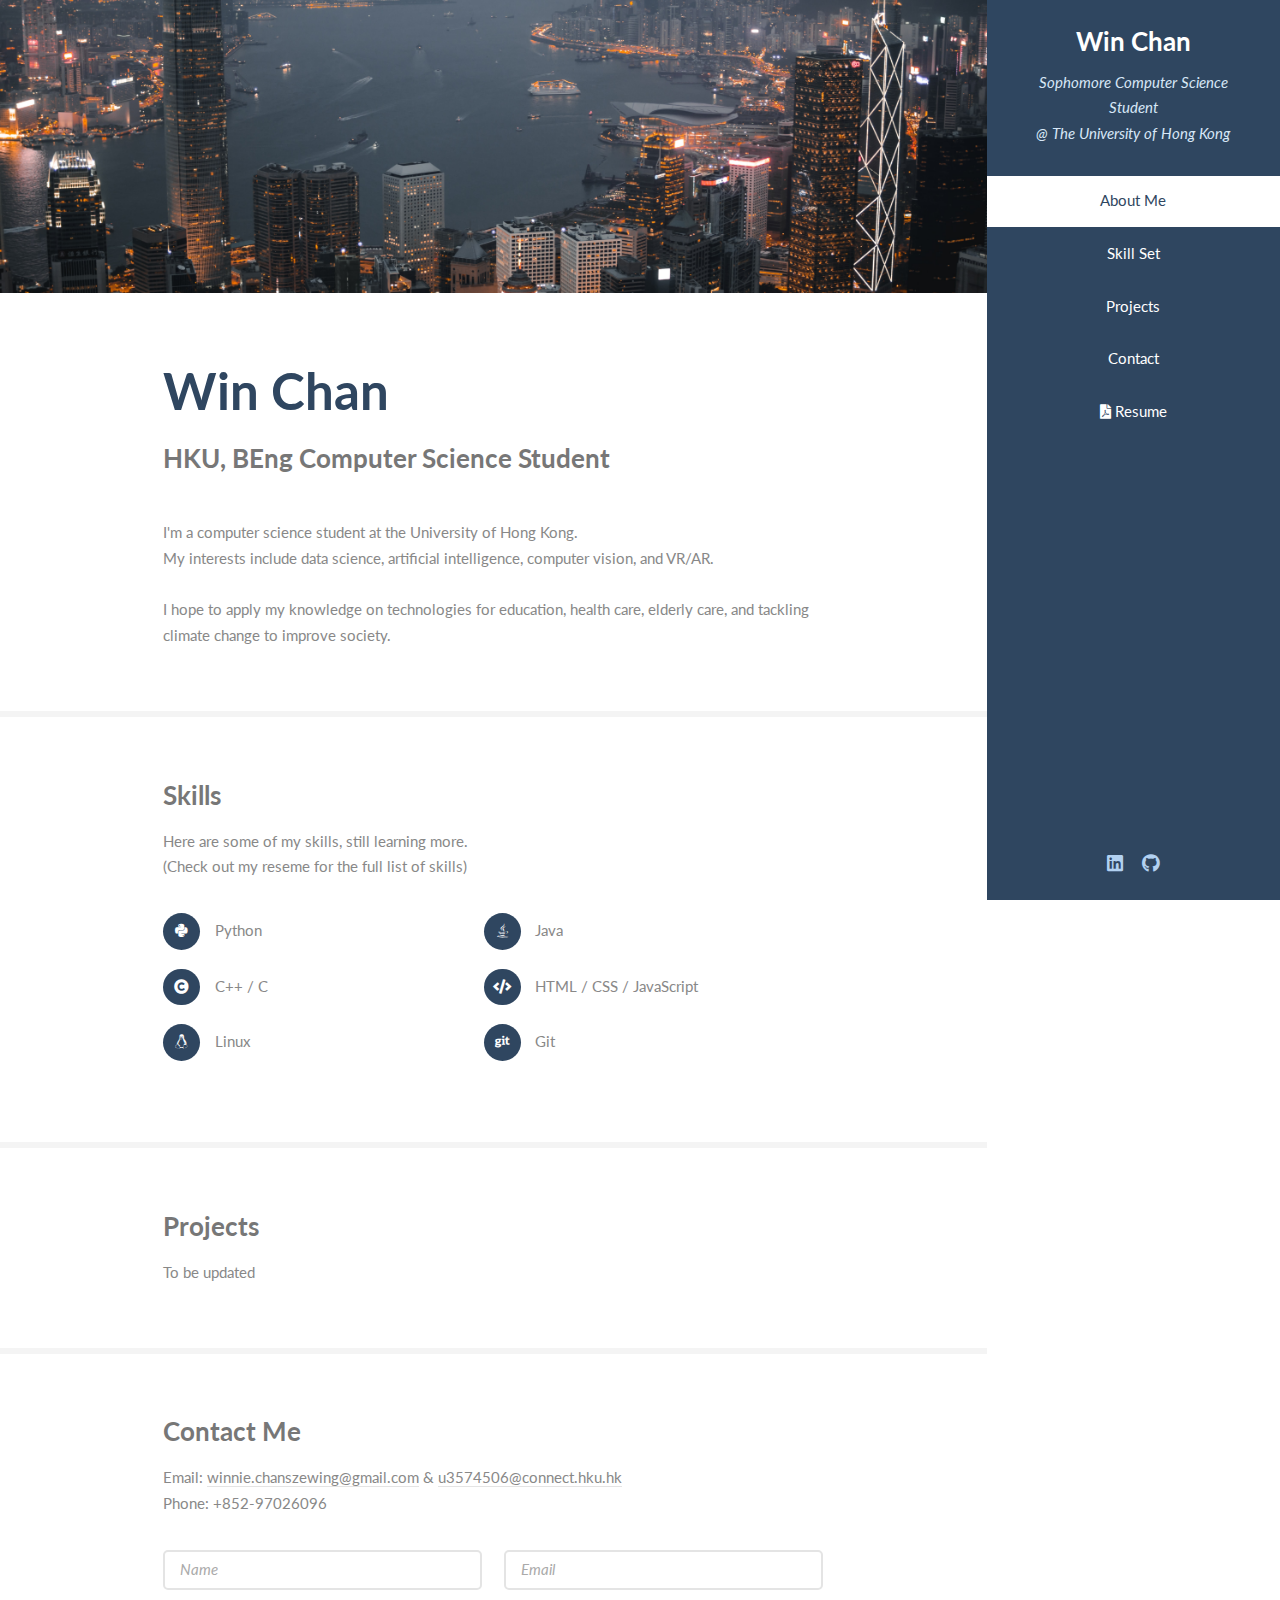
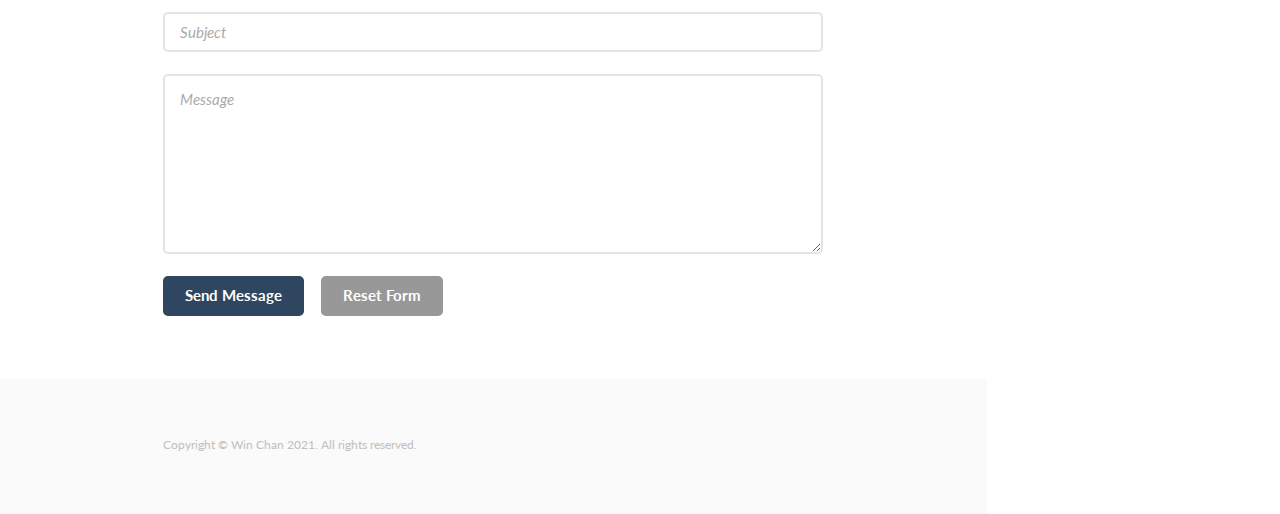
==== commit 727bd699: "Update index.html" ====
--- a/index.html
+++ b/index.html
@@ -160,7 +160,7 @@
             <div class="container">
                 <ul class="copyright">
                     <li>Copyright &copy; Win Chan 2021. All rights reserved.</li>
-                    <li>Design: <a href="http://html5up.net">HTML5 UP</a></li>
+                    <!--<li>Design: <a href="http://html5up.net">HTML5 UP</a></li>-->
                 </ul>
             </div>
         </section>
@@ -178,4 +178,4 @@
 
 </body>
 
-</html>+</html>
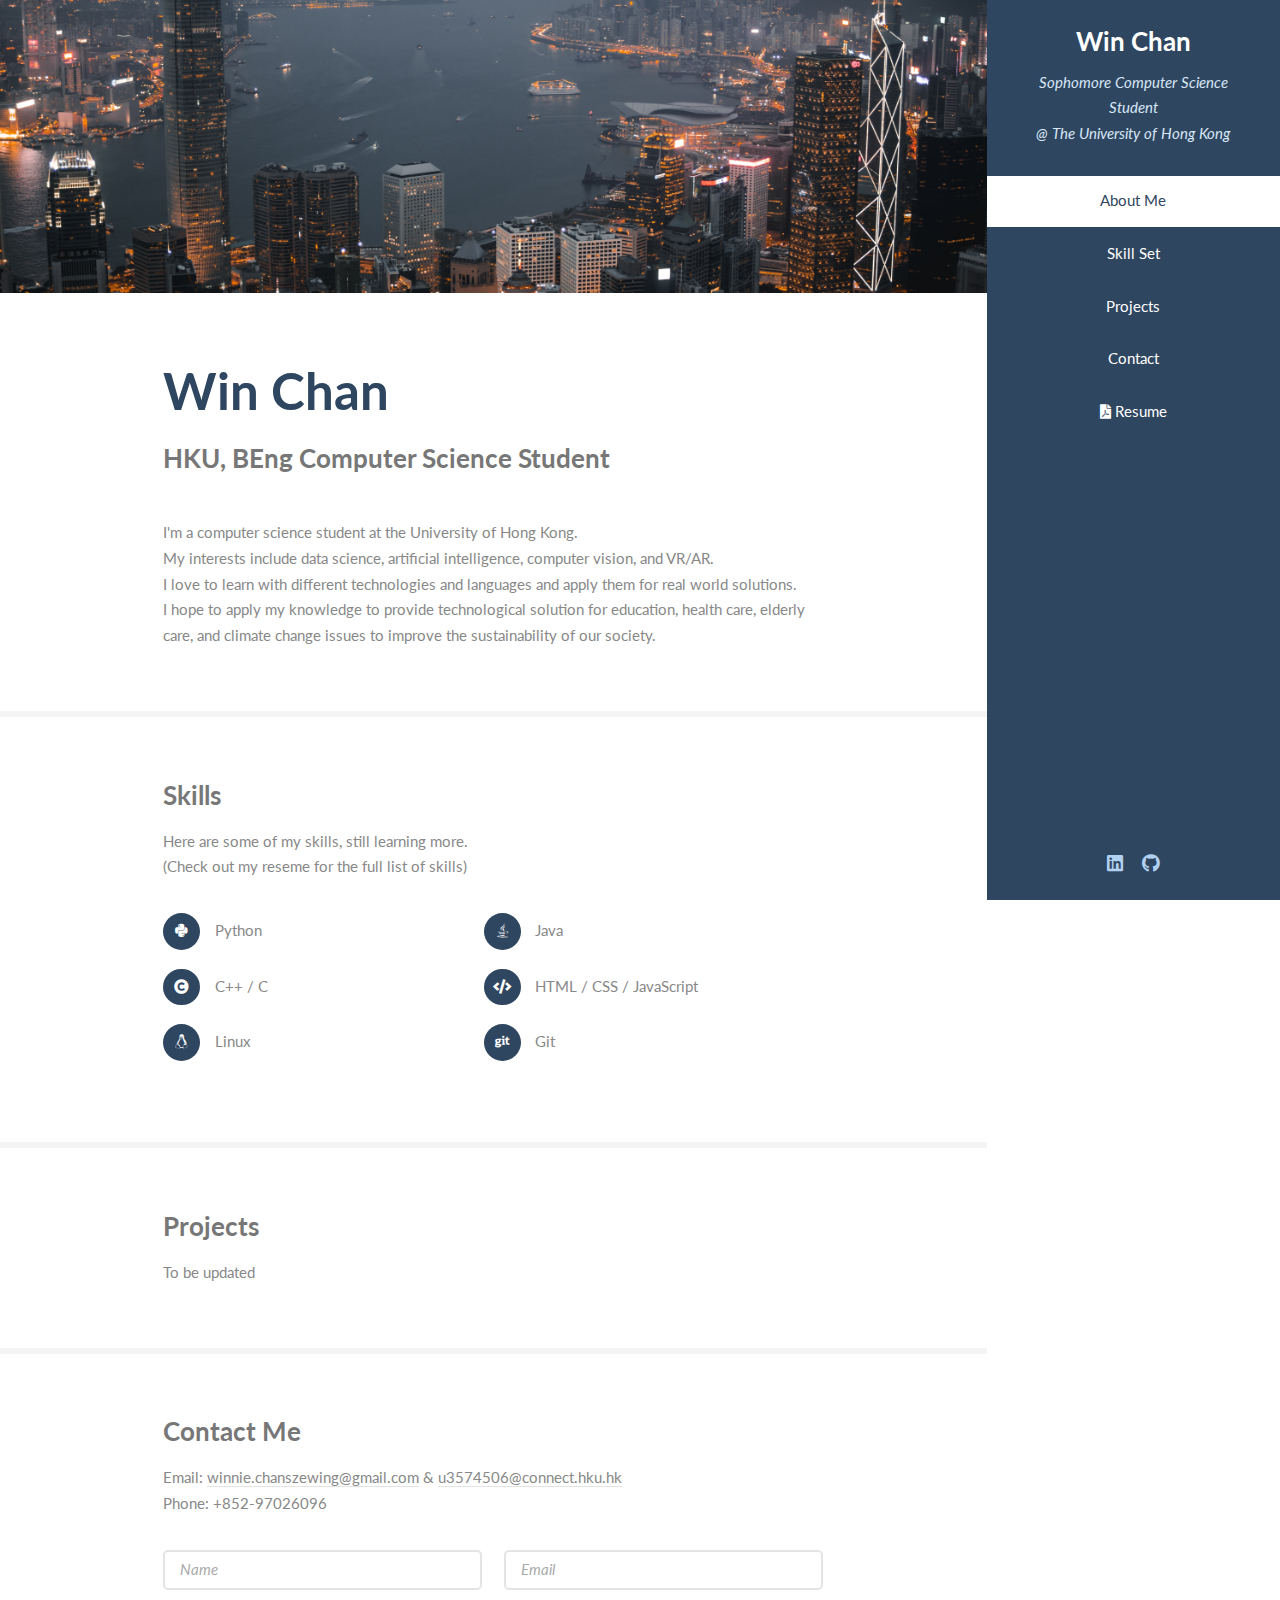
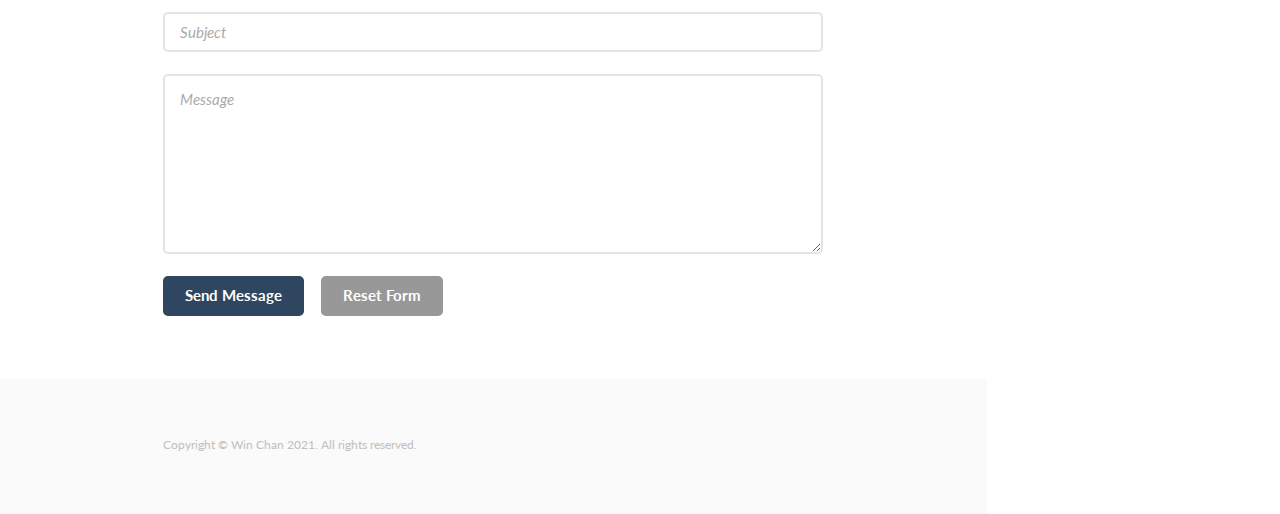
==== commit 800cb76a: "Update index.html" ====
--- a/index.html
+++ b/index.html
@@ -63,10 +63,12 @@
                     <p>I'm a computer science student at the University of Hong Kong. <br /> My interests include data
                         science,
                         artificial
-                        intelligence, computer vision, and VR/AR. <br />
+                        intelligence, computer vision, and VR/AR. 
+			<br />
+			I love to learn with different technologies and languages and apply them for real world solutions. 
                         <br />
-                        I hope to apply my knowledge on technologies for education, health care,
-                        elderly care, and tackling climate change to improve society.
+                        I hope to apply my knowledge to provide technological solution for education, health care,
+                        elderly care, and climate change issues to improve the sustainability of our society.
                     </p>
                 </div>
             </section>
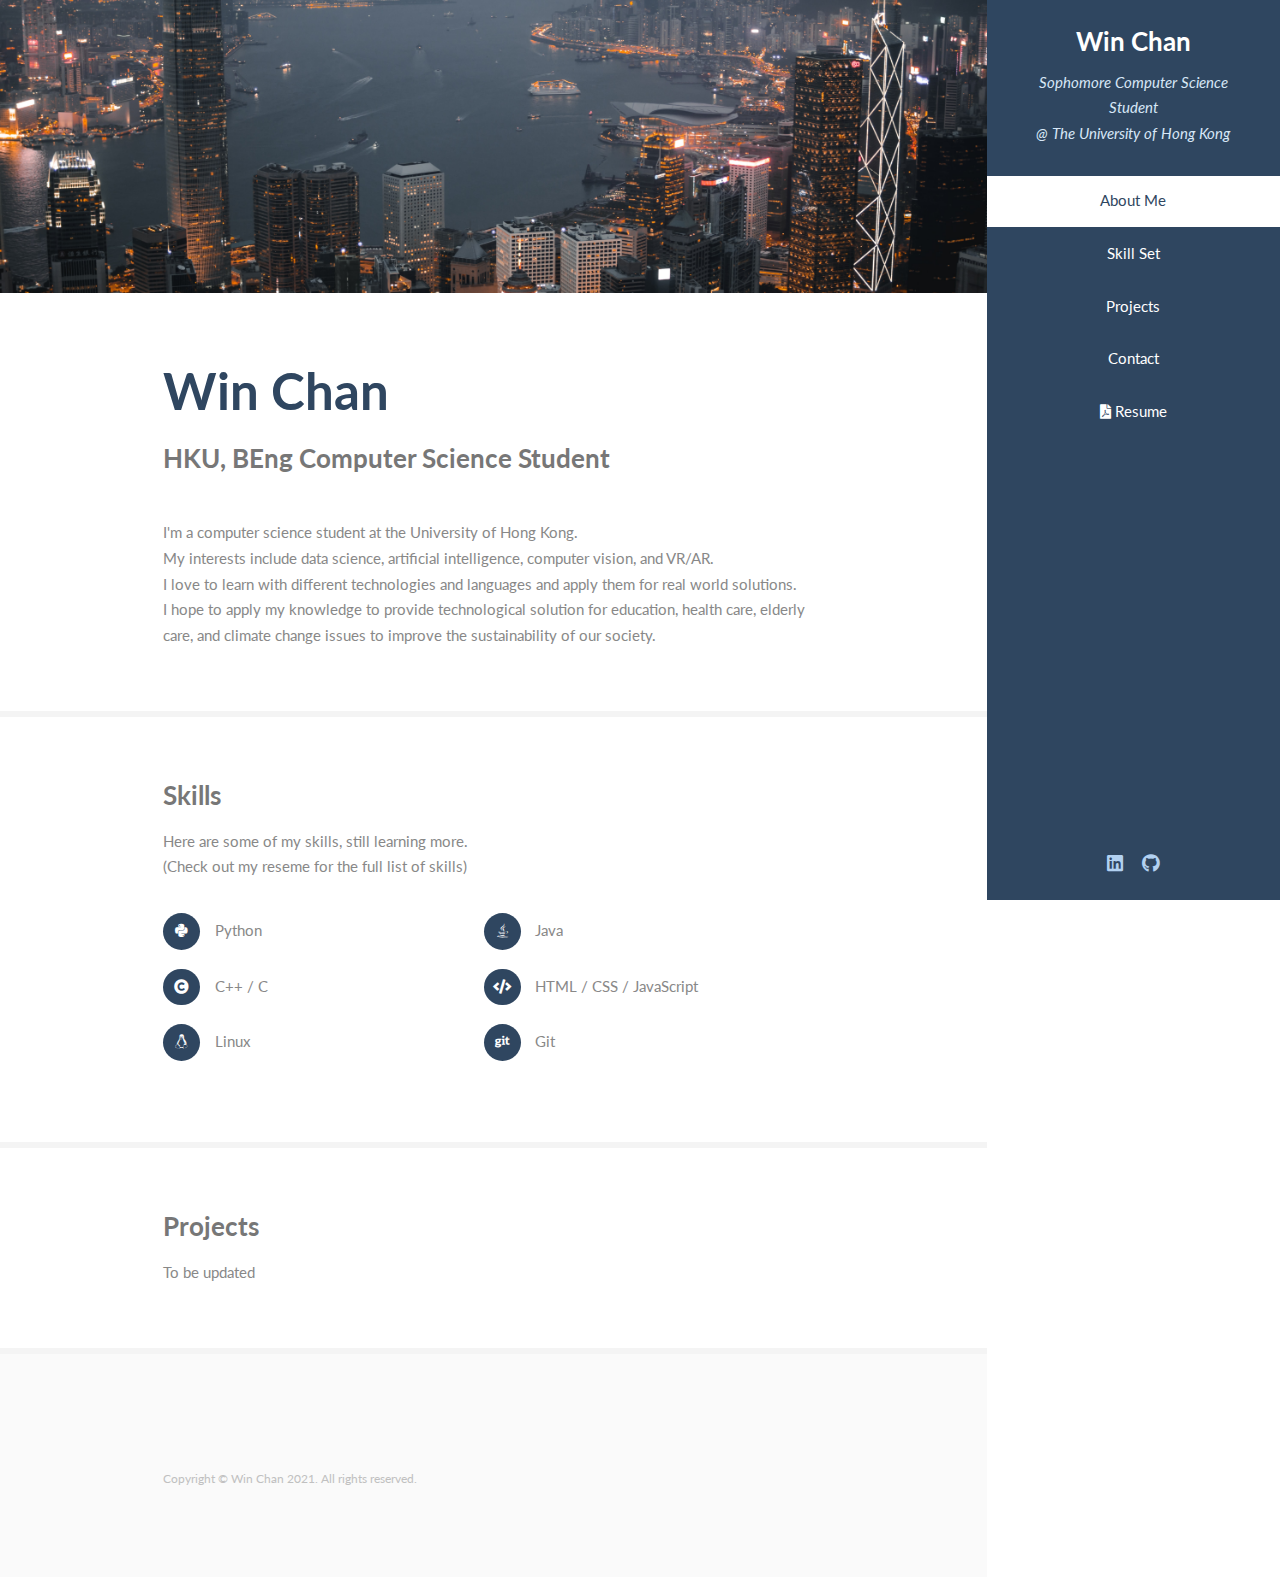
==== commit 58c31b8a: "Temp" ====
--- a/index.html
+++ b/index.html
@@ -63,9 +63,10 @@
                     <p>I'm a computer science student at the University of Hong Kong. <br /> My interests include data
                         science,
                         artificial
-                        intelligence, computer vision, and VR/AR. 
-			<br />
-			I love to learn with different technologies and languages and apply them for real world solutions. 
+                        intelligence, computer vision, and VR/AR.
+                        <br />
+                        I love to learn with different technologies and languages and apply them for real world
+                        solutions.
                         <br />
                         I hope to apply my knowledge to provide technological solution for education, health care,
                         elderly care, and climate change issues to improve the sustainability of our society.
@@ -128,6 +129,7 @@
             </section>
 
             <!-- Four -->
+            <!--
             <section id="four">
                 <div class="container">
                     <h3>Contact Me</h3>
@@ -156,28 +158,28 @@
             </section>
 
         </div>
+        -->
+            <!-- Footer -->
+            <section id="footer">
+                <div class="container">
+                    <ul class="copyright">
+                        <li>Copyright &copy; Win Chan 2021. All rights reserved.</li>
+                        <!--<li>Design: <a href="http://html5up.net">HTML5 UP</a></li>-->
+                    </ul>
+                </div>
+            </section>
 
-        <!-- Footer -->
-        <section id="footer">
-            <div class="container">
-                <ul class="copyright">
-                    <li>Copyright &copy; Win Chan 2021. All rights reserved.</li>
-                    <!--<li>Design: <a href="http://html5up.net">HTML5 UP</a></li>-->
-                </ul>
-            </div>
-        </section>
+        </div>
 
-    </div>
-
-    <!-- Scripts -->
-    <script src="assets/js/jquery.min.js"></script>
-    <script src="assets/js/jquery.scrollex.min.js"></script>
-    <script src="assets/js/jquery.scrolly.min.js"></script>
-    <script src="assets/js/browser.min.js"></script>
-    <script src="assets/js/breakpoints.min.js"></script>
-    <script src="assets/js/util.js"></script>
-    <script src="assets/js/main.js"></script>
+        <!-- Scripts -->
+        <script src="assets/js/jquery.min.js"></script>
+        <script src="assets/js/jquery.scrollex.min.js"></script>
+        <script src="assets/js/jquery.scrolly.min.js"></script>
+        <script src="assets/js/browser.min.js"></script>
+        <script src="assets/js/breakpoints.min.js"></script>
+        <script src="assets/js/util.js"></script>
+        <script src="assets/js/main.js"></script>
 
 </body>
 
-</html>
+</html>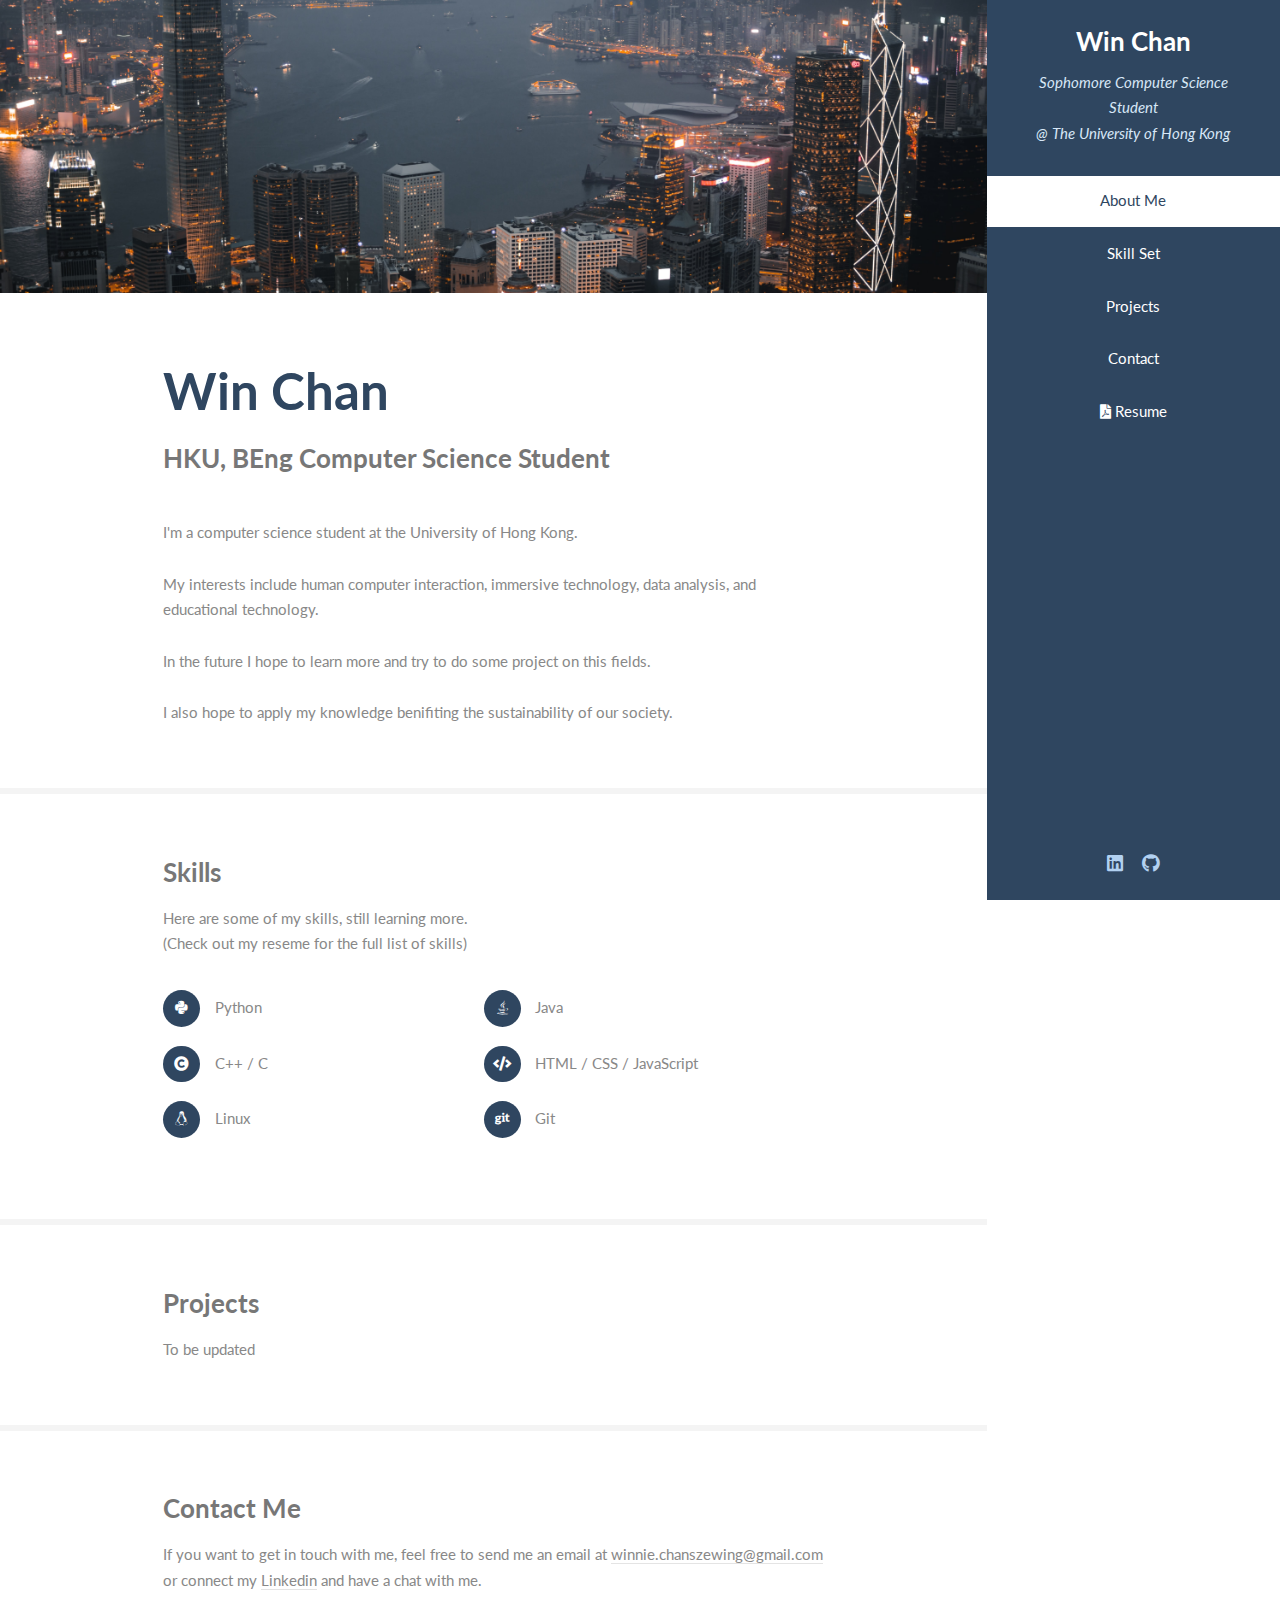
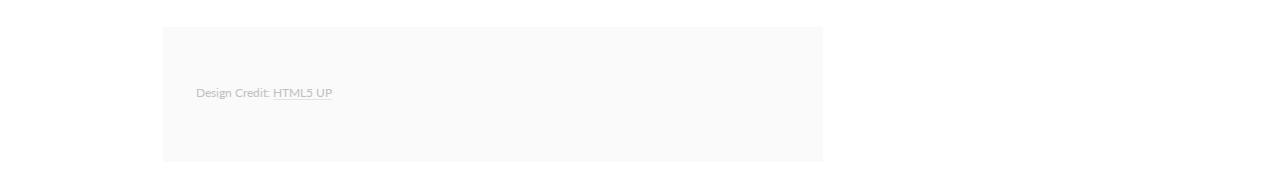
==== commit eb113954: "Add contact section" ====
--- a/index.html
+++ b/index.html
@@ -60,16 +60,14 @@
                         <h2>Win Chan</h2>
                         <p> HKU, BEng Computer Science Student</p>
                     </header>
-                    <p>I'm a computer science student at the University of Hong Kong. <br /> My interests include data
-                        science,
-                        artificial
-                        intelligence, computer vision, and VR/AR.
-                        <br />
-                        I love to learn with different technologies and languages and apply them for real world
-                        solutions.
-                        <br />
-                        I hope to apply my knowledge to provide technological solution for education, health care,
-                        elderly care, and climate change issues to improve the sustainability of our society.
+                    <p>I'm a computer science student at the University of Hong Kong.
+                        <br /><br />
+                        My interests include human
+                        computer interaction, immersive technology, data analysis, and educational technology.
+                        <br /><br />
+                        In the future I hope to learn more and try to do some project on this fields.
+                        <br /><br />
+                        I also hope to apply my knowledge benifiting the sustainability of our society.
                     </p>
                 </div>
             </section>
@@ -128,14 +126,17 @@
                 </div>
             </section>
 
+
             <!-- Four -->
-            <!--
+
             <section id="four">
                 <div class="container">
                     <h3>Contact Me</h3>
-                    <p>Email: <a href="mailto: winnie.chanszewing@gmail.com">winnie.chanszewing@gmail.com</a> & <a
-                            href="mailto: u3574506@connect.hku.hk">u3574506@connect.hku.hk</a> <br \>
-                        Phone: +852-97026096</p>
+                    <p>If you want to get in touch with me, feel free to send me an email at <a
+                            href="mailto: winnie.chanszewing@gmail.com">winnie.chanszewing@gmail.com</a> or connect my
+                        <a href="https://www.linkedin.com/in/win-chan-8b15a5216/">Linkedin</a> and have a chat with me.
+                        <!-- 
+                    
                     <form method="post" action="mailto: winnie.chanszewing@gmail.com" enctype="text/plain">
                         <div class="row gtr-uniform">
                             <div class="col-6 col-12-xsmall"><input type="text" name="name" id="name"
@@ -159,26 +160,26 @@
 
         </div>
         -->
-            <!-- Footer -->
-            <section id="footer">
-                <div class="container">
-                    <ul class="copyright">
-                        <li>Copyright &copy; Win Chan 2021. All rights reserved.</li>
-                        <!--<li>Design: <a href="http://html5up.net">HTML5 UP</a></li>-->
-                    </ul>
+                        <!-- Footer -->
+                    <section id="footer">
+                        <div class="container">
+                            <ul class="copyright">
+                                <!--<li>Copyright &copy; Win Chan 2021. All rights reserved.</li>-->
+                                <li>Design Credit: <a href="http://html5up.net">HTML5 UP</a></li>
+                            </ul>
+                        </div>
+                    </section>
+
                 </div>
-            </section>
 
-        </div>
-
-        <!-- Scripts -->
-        <script src="assets/js/jquery.min.js"></script>
-        <script src="assets/js/jquery.scrollex.min.js"></script>
-        <script src="assets/js/jquery.scrolly.min.js"></script>
-        <script src="assets/js/browser.min.js"></script>
-        <script src="assets/js/breakpoints.min.js"></script>
-        <script src="assets/js/util.js"></script>
-        <script src="assets/js/main.js"></script>
+                <!-- Scripts -->
+                <script src="assets/js/jquery.min.js"></script>
+                <script src="assets/js/jquery.scrollex.min.js"></script>
+                <script src="assets/js/jquery.scrolly.min.js"></script>
+                <script src="assets/js/browser.min.js"></script>
+                <script src="assets/js/breakpoints.min.js"></script>
+                <script src="assets/js/util.js"></script>
+                <script src="assets/js/main.js"></script>
 
 </body>
 
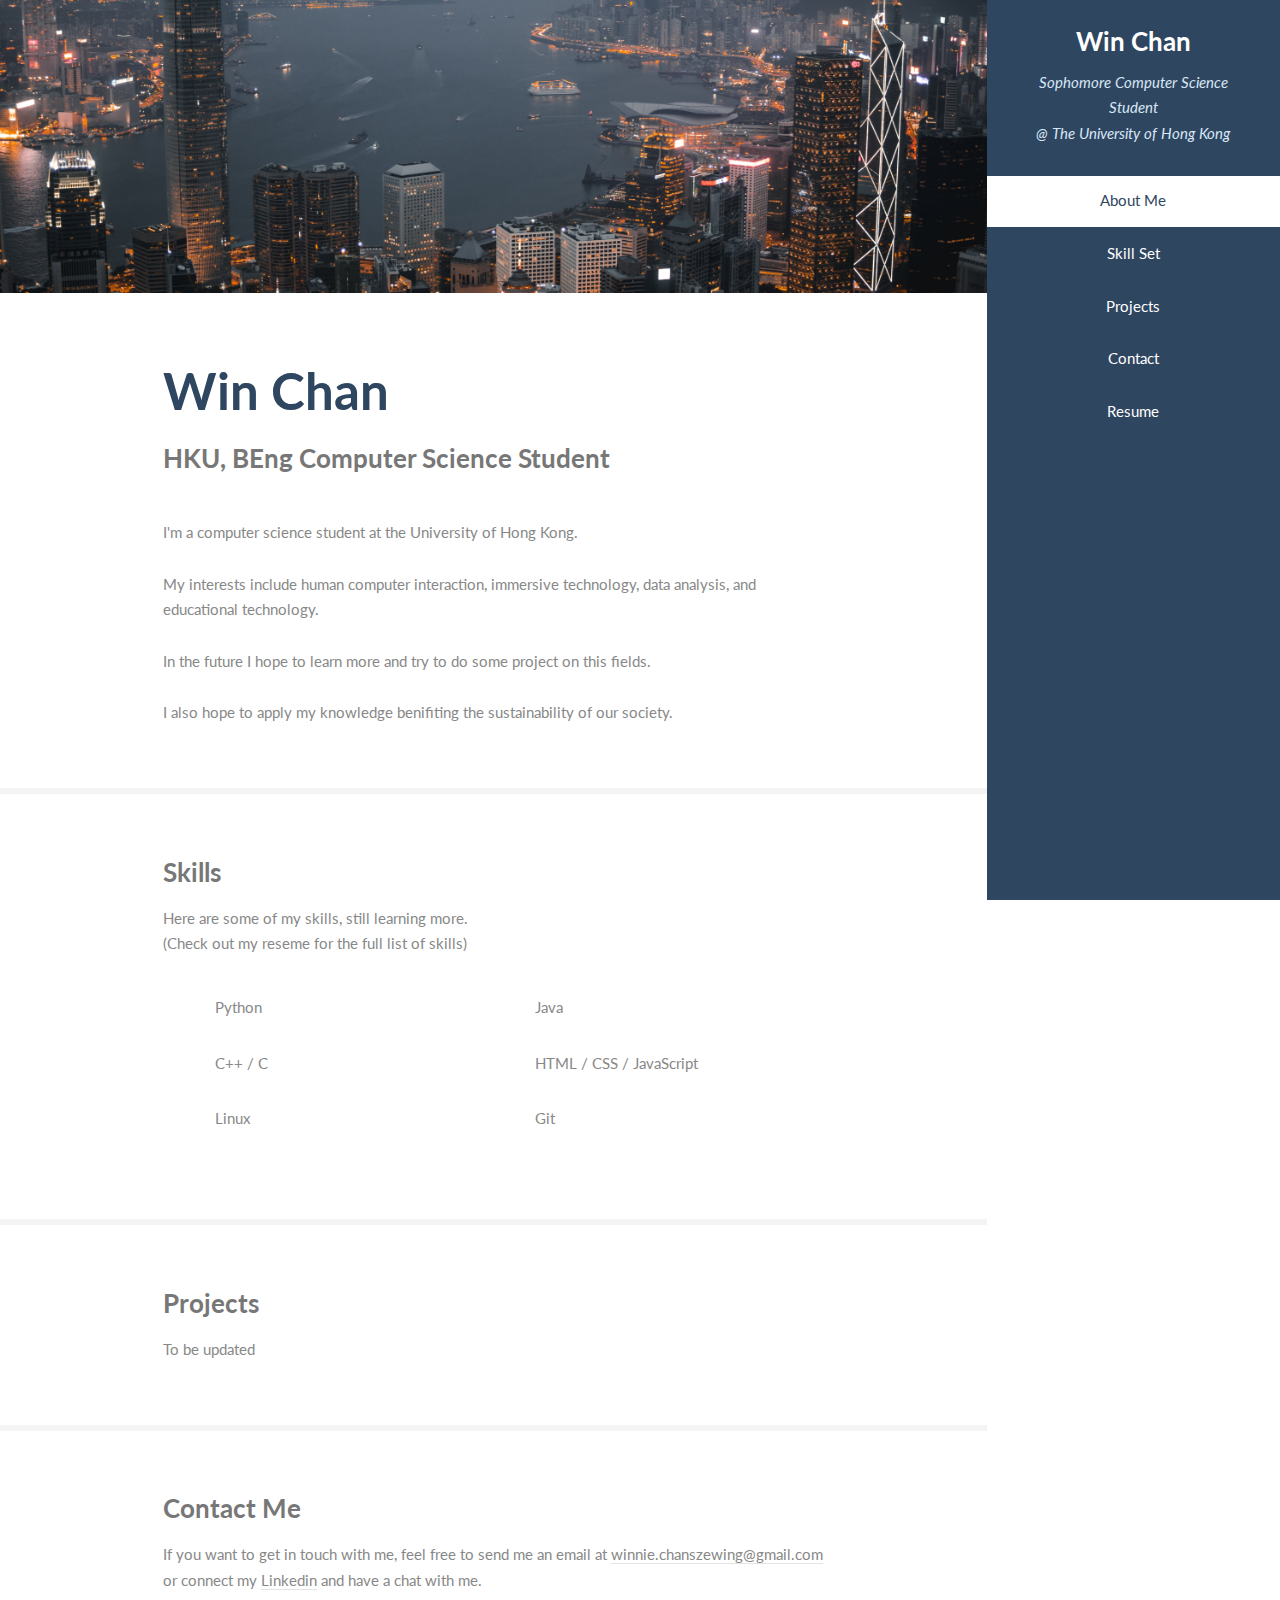
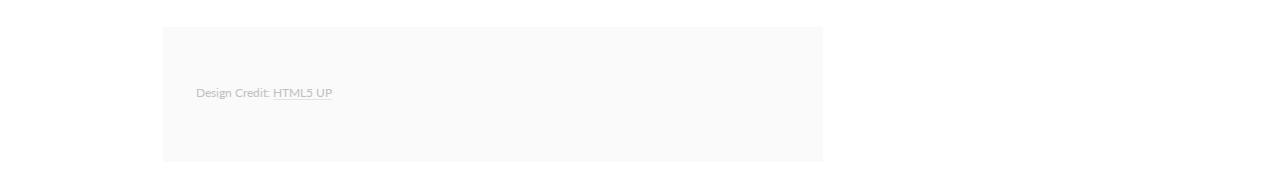
==== commit 36ca493b: "New Website (Missing Hidden Menu)" ====
--- a/index.html
+++ b/index.html
@@ -71,6 +71,7 @@
                     </p>
                 </div>
             </section>
+
 
             <!-- Two -->
             <section id="two">
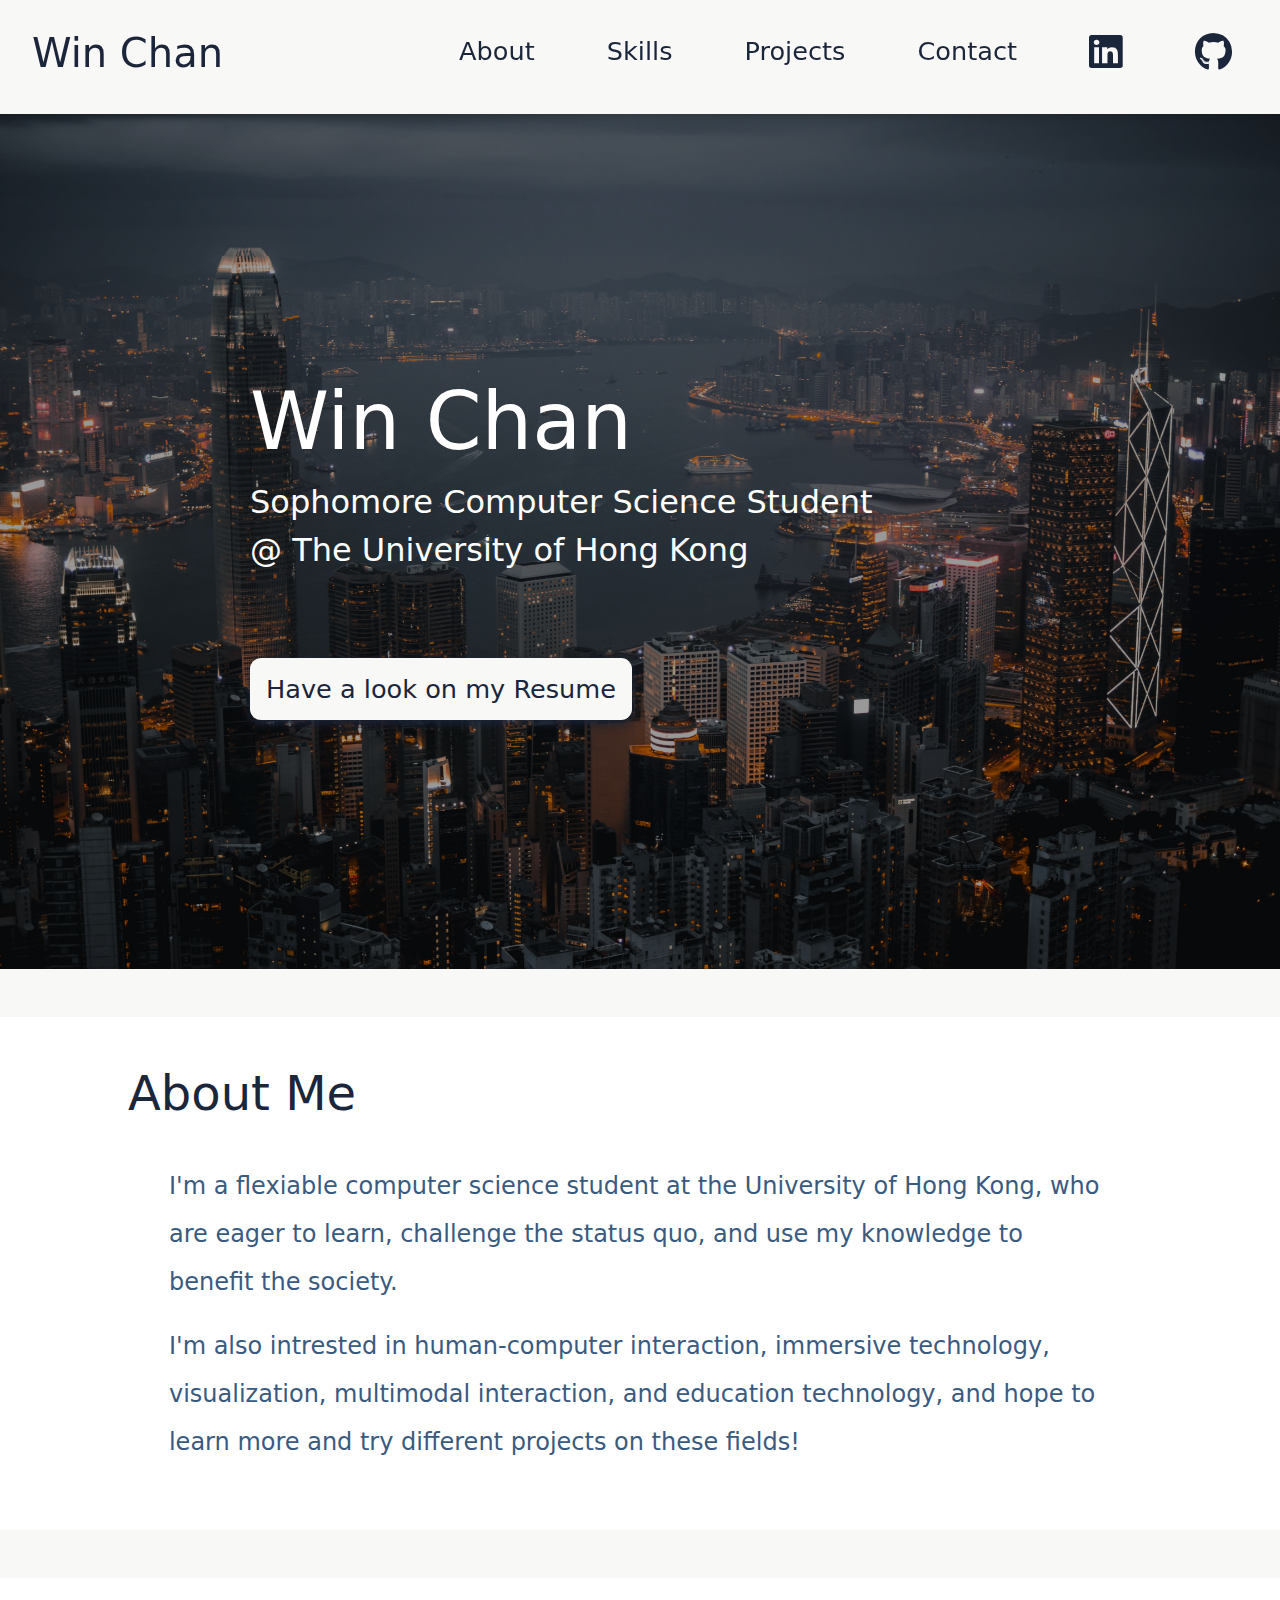
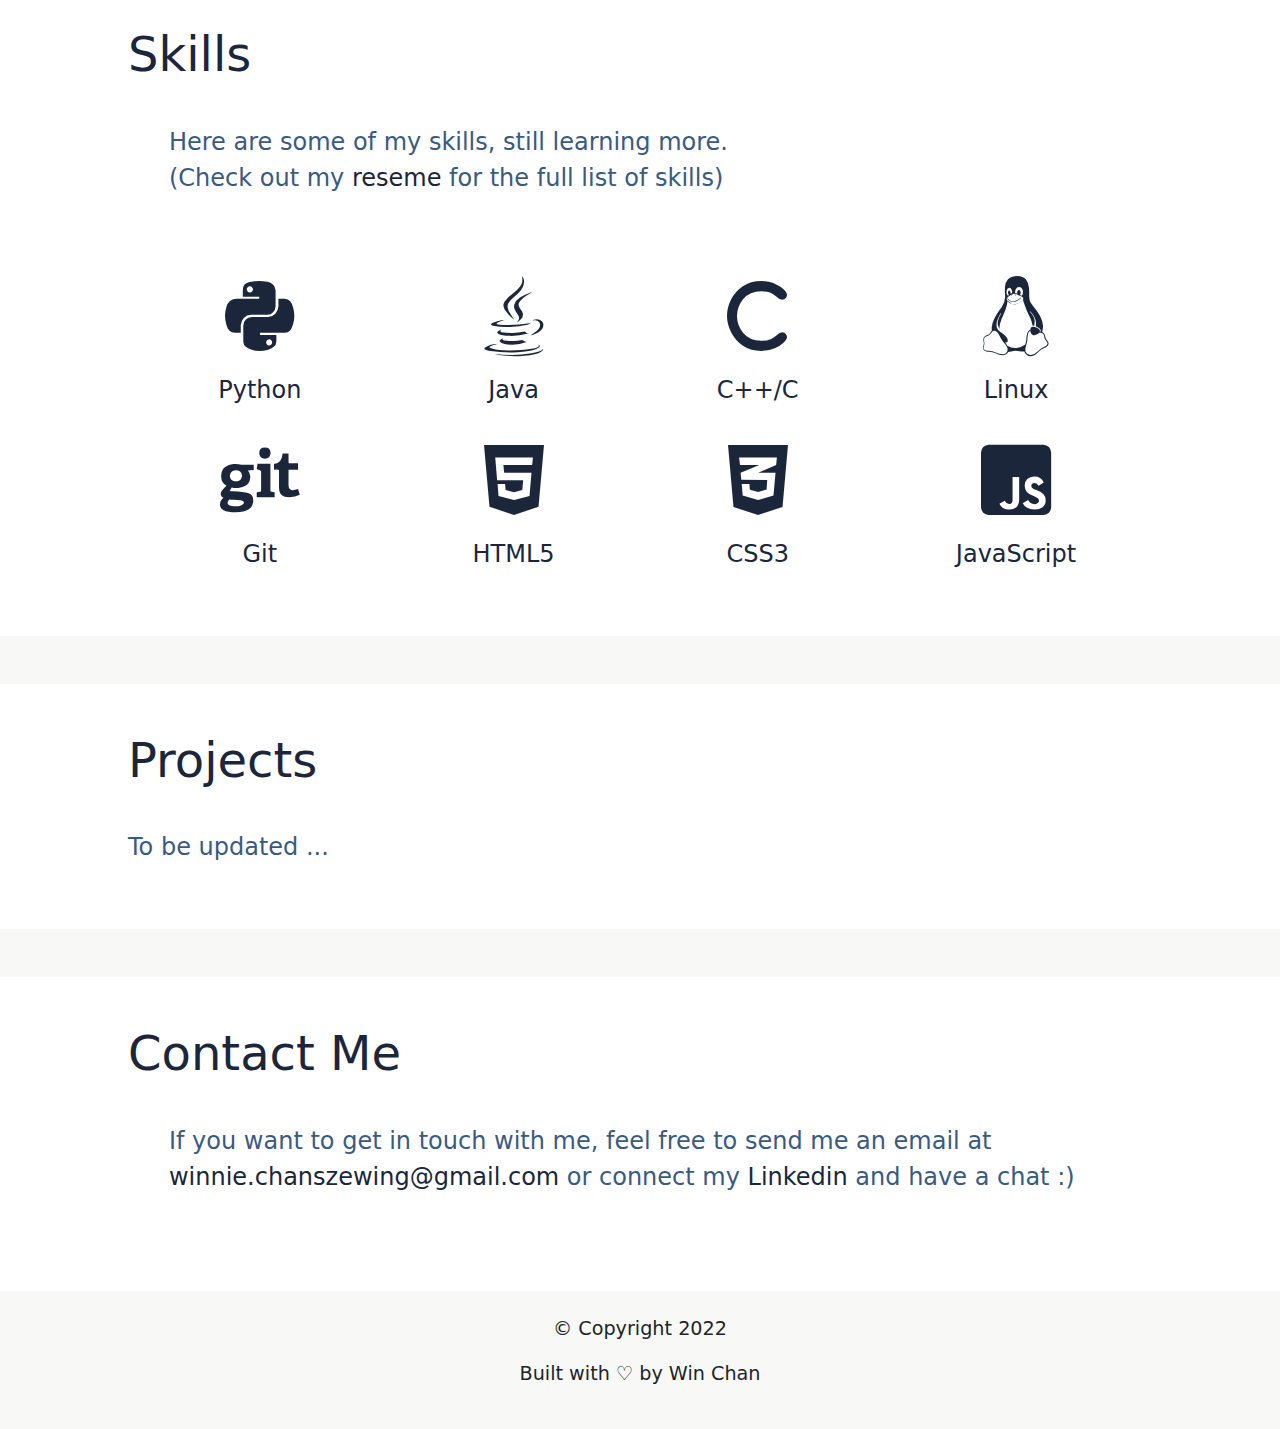
==== commit 4594af73: "New website build from scratch" ====
--- a/index.html
+++ b/index.html
@@ -1,187 +1,162 @@
-<!DOCTYPE HTML>
-<!--
-	Read Only by HTML5 UP
-	html5up.net | @ajlkn
-	Free for personal and commercial use under the CCA 3.0 license (html5up.net/license)
--->
-<html>
-
-<head>
-    <title>Win Chan | Portfolio</title>
-    <meta charset="utf-8" />
-    <meta name="viewport" content="width=device-width, initial-scale=1, user-scalable=no" />
-    <link rel="stylesheet" href="assets/css/main.css" />
-</head>
-
-<body class="is-preload">
-
-    <!-- Header -->
-    <section id="header">
-        <header>
-            <!--<span class="image avatar"><img src="images/avatar.jpg" alt="" /></span>-->
-            <h1 id="logo"><a href="#">Win Chan</a></h1>
-            <p> Sophomore Computer Science Student <br />
-                @ The University of Hong Kong</p>
-        </header>
-        <nav id="nav">
-            <ul>
-                <li><a href="#one" class="active">About Me</a></li>
-                <li><a href="#two">Skill Set</a></li>
-                <li><a href="#three">Projects</a></li>
-                <li><a href="#four">Contact</a></li>
-                <li><a href="CV_General.pdf" download><i class="fas fa-file-pdf"></i> Resume</a></li>
-            </ul>
-        </nav>
-        <footer>
-            <ul class="icons">
-                <!--<li><a href="#" class="icon brands fa-twitter"><span class="label">Twitter</span></a></li>
-                <li><a href="#" class="icon brands fa-facebook-f"><span class="label">Facebook</span></a></li>-->
-                <li><a href="https://www.linkedin.com/in/win-chan-8b15a5216/" class="icon brands fa-linkedin"><span
-                            class="label">Linkedin</span></a></li>
-                <li><a href="https://github.com/wincsw" class="icon brands fa-github"><span
-                            class="label">Github</span></a></li>
-            </ul>
-        </footer>
-    </section>
-
-    <!-- Wrapper -->
-    <div id="wrapper">
-
-        <!-- Main -->
-        <div id="main">
-
-            <!-- One -->
-            <section id="one">
-                <div class="image main" data-position="center">
-                    <img src="images/HongKong.jpg" alt="" />
-                </div>
-                <div class="container">
-                    <header class="major">
-                        <h2>Win Chan</h2>
-                        <p> HKU, BEng Computer Science Student</p>
-                    </header>
-                    <p>I'm a computer science student at the University of Hong Kong.
-                        <br /><br />
-                        My interests include human
-                        computer interaction, immersive technology, data analysis, and educational technology.
-                        <br /><br />
-                        In the future I hope to learn more and try to do some project on this fields.
-                        <br /><br />
-                        I also hope to apply my knowledge benifiting the sustainability of our society.
-                    </p>
-                </div>
-            </section>
-
-
-            <!-- Two -->
-            <section id="two">
-                <div class="container">
-                    <h3>Skills</h3>
-                    <p>Here are some of my skills, still learning more. <br \> (Check out my reseme for the full list of
-                        skills)</p>
-                    <ul class="feature-icons">
-                        <!-- icons need fix -->
-                        <li class="icon brands fa-python">Python</li>
-                        <li class="icon brands fa-java">Java</li>
-                        <li class="icon solid fa-copyright">C++ / C</li>
-                        <li class="icon solid fa-code">HTML / CSS / JavaScript</li>
-                        <li class="icon brands fa-linux">Linux</li>
-                        <li class="icon brands fa-git">Git</li>
-                    </ul>
-                </div>
-            </section>
-
-            <!-- Three -->
-            <section id="three">
-                <div class="container">
-                    <h3>Projects</h3>
-                    <p>To be updated</p>
-                    <div class="features">
-                        <!--
-                        <article>
-                            <a href="#" class="image"><img src="images/pic01.jpg" alt="" /></a>
-                            <div class="inner">
-                                <h4>Possibly broke spacetime</h4>
-                                <p>Integer eu ante ornare amet commetus vestibulum blandit integer in curae ac faucibus
-                                    integer adipiscing ornare amet.</p>
-                            </div>
-                        </article>
-                        <article>
-                            <a href="#" class="image"><img src="images/pic02.jpg" alt="" /></a>
-                            <div class="inner">
-                                <h4>Terraformed a small moon</h4>
-                                <p>Integer eu ante ornare amet commetus vestibulum blandit integer in curae ac faucibus
-                                    integer adipiscing ornare amet.</p>
-                            </div>
-                        </article>
-                        <article>
-                            <a href="#" class="image"><img src="images/pic03.jpg" alt="" /></a>
-                            <div class="inner">
-                                <h4>Snapped dark matter in the wild</h4>
-                                <p>Integer eu ante ornare amet commetus vestibulum blandit integer in curae ac faucibus
-                                    integer adipiscing ornare amet.</p>
-                            </div>
-                        </article>
-                    -->
-                    </div>
-                </div>
-            </section>
-
-
-            <!-- Four -->
-
-            <section id="four">
-                <div class="container">
-                    <h3>Contact Me</h3>
-                    <p>If you want to get in touch with me, feel free to send me an email at <a
-                            href="mailto: winnie.chanszewing@gmail.com">winnie.chanszewing@gmail.com</a> or connect my
-                        <a href="https://www.linkedin.com/in/win-chan-8b15a5216/">Linkedin</a> and have a chat with me.
-                        <!-- 
-                    
-                    <form method="post" action="mailto: winnie.chanszewing@gmail.com" enctype="text/plain">
-                        <div class="row gtr-uniform">
-                            <div class="col-6 col-12-xsmall"><input type="text" name="name" id="name"
-                                    placeholder="Name" /></div>
-                            <div class="col-6 col-12-xsmall"><input type="email" name="email" id="email"
-                                    placeholder="Email" /></div>
-                            <div class="col-12"><input type="text" name="subject" id="subject" placeholder="Subject" />
-                            </div>
-                            <div class="col-12"><textarea name="message" id="message" placeholder="Message"
-                                    rows="6"></textarea></div>
-                            <div class="col-12">
-                                <ul class="actions">
-                                    <li><input type="submit" class="primary" value="Send Message" /></li>
-                                    <li><input type="reset" value="Reset Form" /></li>
-                                </ul>
-                            </div>
-                        </div>
-                    </form>
-                </div>
-            </section>
-
-        </div>
-        -->
-                        <!-- Footer -->
-                    <section id="footer">
-                        <div class="container">
-                            <ul class="copyright">
-                                <!--<li>Copyright &copy; Win Chan 2021. All rights reserved.</li>-->
-                                <li>Design Credit: <a href="http://html5up.net">HTML5 UP</a></li>
-                            </ul>
-                        </div>
-                    </section>
-
-                </div>
-
-                <!-- Scripts -->
-                <script src="assets/js/jquery.min.js"></script>
-                <script src="assets/js/jquery.scrollex.min.js"></script>
-                <script src="assets/js/jquery.scrolly.min.js"></script>
-                <script src="assets/js/browser.min.js"></script>
-                <script src="assets/js/breakpoints.min.js"></script>
-                <script src="assets/js/util.js"></script>
-                <script src="assets/js/main.js"></script>
-
-</body>
-
+<!DOCTYPE html>
+<html lang="en">
+
+<head>
+    <meta charset="UTF-8">
+    <meta http-equiv="X-UA-Compatible" content="IE=edge">
+    <meta name="viewport" content="width=device-width, initial-scale=1.0">
+    <!--CSS Styles -->
+    <link rel="stylesheet" href="assets/css/main.css" />
+    <link rel="stylesheet" href="assets/css/all.min.css" />
+    <link href="https://cdn.jsdelivr.net/npm/bootstrap@5.1.3/dist/css/bootstrap.min.css" rel="stylesheet">
+    <script src="https://cdn.jsdelivr.net/npm/bootstrap@5.1.3/dist/js/bootstrap.bundle.min.js"></script>
+    <script src="assets/js/script.js"></script>
+    <title>Win Chan | Portfolio</title>
+</head>
+
+<body>
+    <title> Win Chan | Portfolio </title>
+    </head>
+
+    <body>
+        <!-- Navbar -->
+
+        <nav class="nav" id="nav">
+            <h1> Win Chan </h1>
+
+            <ul>
+
+                <li class="nav-link" id="loc" onclick="closeMenu()"><a href="#about"> About </a></li>
+                <li class="nav-link" id="loc" onclick="closeMenu()"><a href="#skills"> Skills </a></li>
+                <li class="nav-link" id="loc" onclick="closeMenu()"><a href="#projects"> Projects </a></li>
+                <li class="nav-link" id="loc" onclick="closeMenu()"><a href="#contact"> Contact </a></li>
+                <li class="nav-link" id="social-media" onclick="closeMenu()"><a
+                        href="https://www.linkedin.com/in/win-chan">
+                        <span class="fa-brands fa-linkedin"></span>
+                    </a></li>
+                <li class="nav-link" id="social-media" onclick="closeMenu()"><a href="https://github.com/wincsw">
+                        <span class="fa-brands fa-github"></span>
+                    </a></li>
+            </ul>
+            <a href="javascript:void(0);" class="menu" onclick="menu()" id="menu">
+                <span class="fa-solid fa-bars"></span>
+            </a>
+
+        </nav>
+
+        <div class="main">
+            <!-- Hero Section -->
+            <section class="hero">
+                <div class="name">
+                    <h1> Win Chan </h1>
+                    <p>Sophomore Computer Science Student </br>
+                        @ The University of Hong Kong</p>
+                    <a href="assets/file/CV_General.pdf" download>Have a look on my Resume</a>
+                </div>
+
+            </section>
+
+            <!-- About section -->
+            <section class="about" id="about">
+                <h2 class="header"> About Me </h2>
+                <p>
+                    I'm a flexiable computer science student at the University of Hong Kong, who are eager to learn,
+                    challenge
+                    the status quo, and use my knowledge to benefit the society.
+                </p>
+                <p>
+                    I'm also intrested in human-computer interaction, immersive technology, visualization, multimodal
+                    interaction,
+                    and education technology, and hope to learn more and try different projects on these fields!
+                </p>
+
+            </section>
+
+            <!-- Skills section -->
+            <section class="skills" id="skills">
+                <h2 class="header"> Skills </h2>
+
+                <p class="note">Here are some of my skills, still learning more.</br>
+                    (Check out my <a href="assets/file/CV_General.pdf" download>reseme</a> for the full list of skills)
+                </p>
+
+                <div class="skills-grid">
+                    <div class="skill-item">
+                        <span class="fa-brands fa-python" id="icon"></span>
+                        <p class="skill-name"> Python </p>
+                    </div>
+                    <div class="skill-item">
+                        <span class="fa-brands fa-java" id="icon"></span>
+                        <p class="skill-name"> Java </p>
+                    </div>
+                    <div class="skill-item">
+                        <span class="fa-solid fa-c" id="icon"></span>
+                        <p class="skill-name"> C++/C </p>
+                    </div>
+                    <div class="skill-item">
+                        <span class="fa-brands fa-linux" id="icon"></span>
+                        <p class="skill-name"> Linux </p>
+                    </div>
+                    <div class="skill-item">
+                        <span class="fa-brands fa-git" id="icon"></span>
+                        <p class="skill-name"> Git </p>
+                    </div>
+                    <div class="skill-item">
+                        <span class="fa-brands fa-html5" id="icon"></span>
+                        <p class="skill-name"> HTML5 </p>
+                    </div>
+                    <div class="skill-item">
+                        <span class="fa-brands fa-css3-alt" id="icon"></span>
+                        <p class="skill-name"> CSS3 </p>
+                    </div>
+                    <div class="skill-item">
+                        <span class="fa-brands fa-js-square" id="icon"></span>
+                        <p class="skill-name"> JavaScript </p>
+                    </div>
+                </div>
+
+
+            </section>
+
+            <!-- Projects section -->
+            <section class="projects" id="projects">
+                <h2 class="header"> Projects </h2>
+
+                <p> To be updated ...</p>
+                <!--
+                <div class="projects-container">
+                    <div class="project-card">
+                        <img src="assets/images/HongKong.jpg" alt="expense-tracker" loading="lazy"
+                            class="project-pic" />
+                        <h3 class="project-title">Project Name</h3>
+                        <p class="project-details">
+                            Project discription ...
+                        </p>
+                        <a href="#" target="_blank" class="project-link">Check it Out</a>
+                    </div>
+                </div>
+                -->
+            </section>
+
+            <!-- Contact section -->
+            <section class="contact" id='contact'>
+                <h2 class="header"> Contact Me </h2>
+                <p> If you want to get in touch with me, feel free to send me an email at <a
+                        href="mailto: winnie.chanszewing@gmail.com">winnie.chanszewing@gmail.com</a> or connect my
+                    <a href="https://www.linkedin.com/in/win-chan">Linkedin</a> and have a chat :)
+                </p>
+            </section>
+
+
+            <!-- Footer section -->
+            <footer>
+                <p class="copy">&copy; Copyright 2022</p>
+                <p class="copy">
+                    Built with &#x2661; by Win Chan</a>
+                </p>
+            </footer>
+
+
+    </body>
+
 </html>--- a/assets/css/main.css
+++ b/assets/css/main.css
@@ -1,3316 +1,427 @@
 @import url("fontawesome-all.min.css");
-@import url("https://fonts.googleapis.com/css?family=Lato:400,400italic,700,700italic|Source+Code+Pro:400");
-
-/*
-	Read Only by HTML5 UP
-	html5up.net | @ajlkn
-	Free for personal and commercial use under the CCA 3.0 license (html5up.net/license)
-*/
-
-html, body, div, span, applet, object,
-iframe, h1, h2, h3, h4, h5, h6, p, blockquote,
-pre, a, abbr, acronym, address, big, cite,
-code, del, dfn, em, img, ins, kbd, q, s, samp,
-small, strike, strong, sub, sup, tt, var, b,
-u, i, center, dl, dt, dd, ol, ul, li, fieldset,
-form, label, legend, table, caption, tbody,
-tfoot, thead, tr, th, td, article, aside,
-canvas, details, embed, figure, figcaption,
-footer, header, hgroup, menu, nav, output, ruby,
-section, summary, time, mark, audio, video {
-	margin: 0;
-	padding: 0;
-	border: 0;
-	font-size: 100%;
-	font: inherit;
-	vertical-align: baseline;}
-
-article, aside, details, figcaption, figure,
-footer, header, hgroup, menu, nav, section {
-	display: block;}
-
-body {
-	line-height: 1;
-}
-
-ol, ul {
-	list-style: none;
-}
-
-blockquote, q {
-	quotes: none;
-}
-
-	blockquote:before, blockquote:after, q:before, q:after {
-		content: '';
-		content: none;
-	}
-
-table {
-	border-collapse: collapse;
-	border-spacing: 0;
-}
-
-body {
-	-webkit-text-size-adjust: none;
-}
-
-mark {
-	background-color: transparent;
-	color: inherit;
-}
-
-input::-moz-focus-inner {
-	border: 0;
-	padding: 0;
-}
-
-input, select, textarea {
-	-moz-appearance: none;
-	-webkit-appearance: none;
-	-ms-appearance: none;
-	appearance: none;
-}
-
-/* Basic */
-
-	html {
-		box-sizing: border-box;
-	}
-
-	*, *:before, *:after {
-		box-sizing: inherit;
-	}
-
-	body {
-		background: #fff;
-	}
-
-		body.is-preload *, body.is-preload *:before, body.is-preload *:after {
-			-moz-animation: none !important;
-			-webkit-animation: none !important;
-			-ms-animation: none !important;
-			animation: none !important;
-			-moz-transition: none !important;
-			-webkit-transition: none !important;
-			-ms-transition: none !important;
-			transition: none !important;
-		}
-
-	body, input, select, textarea {
-		color: #888;
-		font-family: "Lato", sans-serif;
-		font-size: 16pt;
-		font-weight: 400;
-		line-height: 1.75em;
-	}
-
-	a {
-		-moz-transition: color 0.2s ease-in-out, border-color 0.2s ease-in-out;
-		-webkit-transition: color 0.2s ease-in-out, border-color 0.2s ease-in-out;
-		-ms-transition: color 0.2s ease-in-out, border-color 0.2s ease-in-out;
-		transition: color 0.2s ease-in-out, border-color 0.2s ease-in-out;
-		border-bottom: solid 1px #e4e4e4;
-		color: inherit;
-		text-decoration: none;
-	}
-
-		a:hover {
-			border-bottom-color: transparent;
-			color: #2f4660 !important;
-		}
-
-	strong, b {
-		color: #777;
-		font-weight: 700;
-	}
-
-	em, i {
-		font-style: italic;
-	}
-
-	p {
-		margin: 0 0 2.25em 0;
-	}
-
-	h1, h2, h3, h4, h5, h6 {
-		color: #777;
-		font-weight: 700;
-		line-height: 1em;
-		margin: 0 0 0.5625em 0;
-	}
-
-		h1 a, h2 a, h3 a, h4 a, h5 a, h6 a {
-			border: 0;
-			color: inherit;
-			text-decoration: none;
-		}
-
-	h2 {
-		font-size: 2em;
-		line-height: 1.5em;
-	}
-
-	h3 {
-		font-size: 1.75em;
-		line-height: 1.5em;
-	}
-
-	h4 {
-		font-size: 1.25em;
-		line-height: 1.5em;
-	}
-
-	h5 {
-		font-size: 0.9em;
-		line-height: 1.5em;
-	}
-
-	h6 {
-		font-size: 0.7em;
-		line-height: 1.5em;
-	}
-
-	sub {
-		font-size: 0.8em;
-		position: relative;
-		top: 0.5em;
-	}
-
-	sup {
-		font-size: 0.8em;
-		position: relative;
-		top: -0.5em;
-	}
-
-	hr {
-		border: 0;
-		border-bottom: solid 2px #f4f4f4;
-		margin: 2.25em 0;
-	}
-
-		hr.major {
-			margin: 3.375em 0;
-		}
-
-	blockquote {
-		border-left: solid 8px #e4e4e4;
-		font-style: italic;
-		margin: 0 0 2.25em 0;
-		padding: 0.5em 0 0.5em 2em;
-	}
-
-	code {
-		background: #555;
-		border-radius: 5px;
-		color: #fff;
-		font-family: "Source Code Pro", monospace;
-		font-size: 0.9em;
-		margin: 0 0.25em;
-		padding: 0.25em 0.65em;
-	}
-
-	pre {
-		font-family: "Source Code Pro", monospace;
-		font-size: 0.9em;
-		margin: 0 0 2.25em 0;
-	}
-
-		pre code {
-			-webkit-overflow-scrolling: touch;
-			display: block;
-			line-height: 1.5em;
-			overflow-x: auto;
-			padding: 1em 1.5em;
-		}
-
-	.align-left {
-		text-align: left;
-	}
-
-	.align-center {
-		text-align: center;
-	}
-
-	.align-right {
-		text-align: right;
-	}
-
-/* Row */
-
-	.row {
-		display: flex;
-		flex-wrap: wrap;
-		box-sizing: border-box;
-		align-items: stretch;
-	}
-
-		.row > * {
-			box-sizing: border-box;
-		}
-
-		.row.gtr-uniform > * > :last-child {
-			margin-bottom: 0;
-		}
-
-		.row.aln-left {
-			justify-content: flex-start;
-		}
-
-		.row.aln-center {
-			justify-content: center;
-		}
-
-		.row.aln-right {
-			justify-content: flex-end;
-		}
-
-		.row.aln-top {
-			align-items: flex-start;
-		}
-
-		.row.aln-middle {
-			align-items: center;
-		}
-
-		.row.aln-bottom {
-			align-items: flex-end;
-		}
-
-		.row > .imp {
-			order: -1;
-		}
-
-		.row > .col-1 {
-			width: 8.33333%;
-		}
-
-		.row > .off-1 {
-			margin-left: 8.33333%;
-		}
-
-		.row > .col-2 {
-			width: 16.66667%;
-		}
-
-		.row > .off-2 {
-			margin-left: 16.66667%;
-		}
-
-		.row > .col-3 {
-			width: 25%;
-		}
-
-		.row > .off-3 {
-			margin-left: 25%;
-		}
-
-		.row > .col-4 {
-			width: 33.33333%;
-		}
-
-		.row > .off-4 {
-			margin-left: 33.33333%;
-		}
-
-		.row > .col-5 {
-			width: 41.66667%;
-		}
-
-		.row > .off-5 {
-			margin-left: 41.66667%;
-		}
-
-		.row > .col-6 {
-			width: 50%;
-		}
-
-		.row > .off-6 {
-			margin-left: 50%;
-		}
-
-		.row > .col-7 {
-			width: 58.33333%;
-		}
-
-		.row > .off-7 {
-			margin-left: 58.33333%;
-		}
-
-		.row > .col-8 {
-			width: 66.66667%;
-		}
-
-		.row > .off-8 {
-			margin-left: 66.66667%;
-		}
-
-		.row > .col-9 {
-			width: 75%;
-		}
-
-		.row > .off-9 {
-			margin-left: 75%;
-		}
-
-		.row > .col-10 {
-			width: 83.33333%;
-		}
-
-		.row > .off-10 {
-			margin-left: 83.33333%;
-		}
-
-		.row > .col-11 {
-			width: 91.66667%;
-		}
-
-		.row > .off-11 {
-			margin-left: 91.66667%;
-		}
-
-		.row > .col-12 {
-			width: 100%;
-		}
-
-		.row > .off-12 {
-			margin-left: 100%;
-		}
-
-		.row.gtr-0 {
-			margin-top: 0;
-			margin-left: 0em;
-		}
-
-			.row.gtr-0 > * {
-				padding: 0 0 0 0em;
-			}
-
-			.row.gtr-0.gtr-uniform {
-				margin-top: 0em;
-			}
-
-				.row.gtr-0.gtr-uniform > * {
-					padding-top: 0em;
-				}
-
-		.row.gtr-25 {
-			margin-top: 0;
-			margin-left: -0.5em;
-		}
-
-			.row.gtr-25 > * {
-				padding: 0 0 0 0.5em;
-			}
-
-			.row.gtr-25.gtr-uniform {
-				margin-top: -0.5em;
-			}
-
-				.row.gtr-25.gtr-uniform > * {
-					padding-top: 0.5em;
-				}
-
-		.row.gtr-50 {
-			margin-top: 0;
-			margin-left: -1em;
-		}
-
-			.row.gtr-50 > * {
-				padding: 0 0 0 1em;
-			}
-
-			.row.gtr-50.gtr-uniform {
-				margin-top: -1em;
-			}
-
-				.row.gtr-50.gtr-uniform > * {
-					padding-top: 1em;
-				}
-
-		.row {
-			margin-top: 0;
-			margin-left: -2em;
-		}
-
-			.row > * {
-				padding: 0 0 0 2em;
-			}
-
-			.row.gtr-uniform {
-				margin-top: -2em;
-			}
-
-				.row.gtr-uniform > * {
-					padding-top: 2em;
-				}
-
-		.row.gtr-150 {
-			margin-top: 0;
-			margin-left: -3em;
-		}
-
-			.row.gtr-150 > * {
-				padding: 0 0 0 3em;
-			}
-
-			.row.gtr-150.gtr-uniform {
-				margin-top: -3em;
-			}
-
-				.row.gtr-150.gtr-uniform > * {
-					padding-top: 3em;
-				}
-
-		.row.gtr-200 {
-			margin-top: 0;
-			margin-left: -4em;
-		}
-
-			.row.gtr-200 > * {
-				padding: 0 0 0 4em;
-			}
-
-			.row.gtr-200.gtr-uniform {
-				margin-top: -4em;
-			}
-
-				.row.gtr-200.gtr-uniform > * {
-					padding-top: 4em;
-				}
-
-		@media screen and (max-width: 1680px) {
-
-			.row {
-				display: flex;
-				flex-wrap: wrap;
-				box-sizing: border-box;
-				align-items: stretch;
-			}
-
-				.row > * {
-					box-sizing: border-box;
-				}
-
-				.row.gtr-uniform > * > :last-child {
-					margin-bottom: 0;
-				}
-
-				.row.aln-left {
-					justify-content: flex-start;
-				}
-
-				.row.aln-center {
-					justify-content: center;
-				}
-
-				.row.aln-right {
-					justify-content: flex-end;
-				}
-
-				.row.aln-top {
-					align-items: flex-start;
-				}
-
-				.row.aln-middle {
-					align-items: center;
-				}
-
-				.row.aln-bottom {
-					align-items: flex-end;
-				}
-
-				.row > .imp-xlarge {
-					order: -1;
-				}
-
-				.row > .col-1-xlarge {
-					width: 8.33333%;
-				}
-
-				.row > .off-1-xlarge {
-					margin-left: 8.33333%;
-				}
-
-				.row > .col-2-xlarge {
-					width: 16.66667%;
-				}
-
-				.row > .off-2-xlarge {
-					margin-left: 16.66667%;
-				}
-
-				.row > .col-3-xlarge {
-					width: 25%;
-				}
-
-				.row > .off-3-xlarge {
-					margin-left: 25%;
-				}
-
-				.row > .col-4-xlarge {
-					width: 33.33333%;
-				}
-
-				.row > .off-4-xlarge {
-					margin-left: 33.33333%;
-				}
-
-				.row > .col-5-xlarge {
-					width: 41.66667%;
-				}
-
-				.row > .off-5-xlarge {
-					margin-left: 41.66667%;
-				}
-
-				.row > .col-6-xlarge {
-					width: 50%;
-				}
-
-				.row > .off-6-xlarge {
-					margin-left: 50%;
-				}
-
-				.row > .col-7-xlarge {
-					width: 58.33333%;
-				}
-
-				.row > .off-7-xlarge {
-					margin-left: 58.33333%;
-				}
-
-				.row > .col-8-xlarge {
-					width: 66.66667%;
-				}
-
-				.row > .off-8-xlarge {
-					margin-left: 66.66667%;
-				}
-
-				.row > .col-9-xlarge {
-					width: 75%;
-				}
-
-				.row > .off-9-xlarge {
-					margin-left: 75%;
-				}
-
-				.row > .col-10-xlarge {
-					width: 83.33333%;
-				}
-
-				.row > .off-10-xlarge {
-					margin-left: 83.33333%;
-				}
-
-				.row > .col-11-xlarge {
-					width: 91.66667%;
-				}
-
-				.row > .off-11-xlarge {
-					margin-left: 91.66667%;
-				}
-
-				.row > .col-12-xlarge {
-					width: 100%;
-				}
-
-				.row > .off-12-xlarge {
-					margin-left: 100%;
-				}
-
-				.row.gtr-0 {
-					margin-top: 0;
-					margin-left: 0em;
-				}
-
-					.row.gtr-0 > * {
-						padding: 0 0 0 0em;
-					}
-
-					.row.gtr-0.gtr-uniform {
-						margin-top: 0em;
-					}
-
-						.row.gtr-0.gtr-uniform > * {
-							padding-top: 0em;
-						}
-
-				.row.gtr-25 {
-					margin-top: 0;
-					margin-left: -0.5em;
-				}
-
-					.row.gtr-25 > * {
-						padding: 0 0 0 0.5em;
-					}
-
-					.row.gtr-25.gtr-uniform {
-						margin-top: -0.5em;
-					}
-
-						.row.gtr-25.gtr-uniform > * {
-							padding-top: 0.5em;
-						}
-
-				.row.gtr-50 {
-					margin-top: 0;
-					margin-left: -1em;
-				}
-
-					.row.gtr-50 > * {
-						padding: 0 0 0 1em;
-					}
-
-					.row.gtr-50.gtr-uniform {
-						margin-top: -1em;
-					}
-
-						.row.gtr-50.gtr-uniform > * {
-							padding-top: 1em;
-						}
-
-				.row {
-					margin-top: 0;
-					margin-left: -2em;
-				}
-
-					.row > * {
-						padding: 0 0 0 2em;
-					}
-
-					.row.gtr-uniform {
-						margin-top: -2em;
-					}
-
-						.row.gtr-uniform > * {
-							padding-top: 2em;
-						}
-
-				.row.gtr-150 {
-					margin-top: 0;
-					margin-left: -3em;
-				}
-
-					.row.gtr-150 > * {
-						padding: 0 0 0 3em;
-					}
-
-					.row.gtr-150.gtr-uniform {
-						margin-top: -3em;
-					}
-
-						.row.gtr-150.gtr-uniform > * {
-							padding-top: 3em;
-						}
-
-				.row.gtr-200 {
-					margin-top: 0;
-					margin-left: -4em;
-				}
-
-					.row.gtr-200 > * {
-						padding: 0 0 0 4em;
-					}
-
-					.row.gtr-200.gtr-uniform {
-						margin-top: -4em;
-					}
-
-						.row.gtr-200.gtr-uniform > * {
-							padding-top: 4em;
-						}
-
-		}
-
-		@media screen and (max-width: 1280px) {
-
-			.row {
-				display: flex;
-				flex-wrap: wrap;
-				box-sizing: border-box;
-				align-items: stretch;
-			}
-
-				.row > * {
-					box-sizing: border-box;
-				}
-
-				.row.gtr-uniform > * > :last-child {
-					margin-bottom: 0;
-				}
-
-				.row.aln-left {
-					justify-content: flex-start;
-				}
-
-				.row.aln-center {
-					justify-content: center;
-				}
-
-				.row.aln-right {
-					justify-content: flex-end;
-				}
-
-				.row.aln-top {
-					align-items: flex-start;
-				}
-
-				.row.aln-middle {
-					align-items: center;
-				}
-
-				.row.aln-bottom {
-					align-items: flex-end;
-				}
-
-				.row > .imp-large {
-					order: -1;
-				}
-
-				.row > .col-1-large {
-					width: 8.33333%;
-				}
-
-				.row > .off-1-large {
-					margin-left: 8.33333%;
-				}
-
-				.row > .col-2-large {
-					width: 16.66667%;
-				}
-
-				.row > .off-2-large {
-					margin-left: 16.66667%;
-				}
-
-				.row > .col-3-large {
-					width: 25%;
-				}
-
-				.row > .off-3-large {
-					margin-left: 25%;
-				}
-
-				.row > .col-4-large {
-					width: 33.33333%;
-				}
-
-				.row > .off-4-large {
-					margin-left: 33.33333%;
-				}
-
-				.row > .col-5-large {
-					width: 41.66667%;
-				}
-
-				.row > .off-5-large {
-					margin-left: 41.66667%;
-				}
-
-				.row > .col-6-large {
-					width: 50%;
-				}
-
-				.row > .off-6-large {
-					margin-left: 50%;
-				}
-
-				.row > .col-7-large {
-					width: 58.33333%;
-				}
-
-				.row > .off-7-large {
-					margin-left: 58.33333%;
-				}
-
-				.row > .col-8-large {
-					width: 66.66667%;
-				}
-
-				.row > .off-8-large {
-					margin-left: 66.66667%;
-				}
-
-				.row > .col-9-large {
-					width: 75%;
-				}
-
-				.row > .off-9-large {
-					margin-left: 75%;
-				}
-
-				.row > .col-10-large {
-					width: 83.33333%;
-				}
-
-				.row > .off-10-large {
-					margin-left: 83.33333%;
-				}
-
-				.row > .col-11-large {
-					width: 91.66667%;
-				}
-
-				.row > .off-11-large {
-					margin-left: 91.66667%;
-				}
-
-				.row > .col-12-large {
-					width: 100%;
-				}
-
-				.row > .off-12-large {
-					margin-left: 100%;
-				}
-
-				.row.gtr-0 {
-					margin-top: 0;
-					margin-left: 0em;
-				}
-
-					.row.gtr-0 > * {
-						padding: 0 0 0 0em;
-					}
-
-					.row.gtr-0.gtr-uniform {
-						margin-top: 0em;
-					}
-
-						.row.gtr-0.gtr-uniform > * {
-							padding-top: 0em;
-						}
-
-				.row.gtr-25 {
-					margin-top: 0;
-					margin-left: -0.375em;
-				}
-
-					.row.gtr-25 > * {
-						padding: 0 0 0 0.375em;
-					}
-
-					.row.gtr-25.gtr-uniform {
-						margin-top: -0.375em;
-					}
-
-						.row.gtr-25.gtr-uniform > * {
-							padding-top: 0.375em;
-						}
-
-				.row.gtr-50 {
-					margin-top: 0;
-					margin-left: -0.75em;
-				}
-
-					.row.gtr-50 > * {
-						padding: 0 0 0 0.75em;
-					}
-
-					.row.gtr-50.gtr-uniform {
-						margin-top: -0.75em;
-					}
-
-						.row.gtr-50.gtr-uniform > * {
-							padding-top: 0.75em;
-						}
-
-				.row {
-					margin-top: 0;
-					margin-left: -1.5em;
-				}
-
-					.row > * {
-						padding: 0 0 0 1.5em;
-					}
-
-					.row.gtr-uniform {
-						margin-top: -1.5em;
-					}
-
-						.row.gtr-uniform > * {
-							padding-top: 1.5em;
-						}
-
-				.row.gtr-150 {
-					margin-top: 0;
-					margin-left: -2.25em;
-				}
-
-					.row.gtr-150 > * {
-						padding: 0 0 0 2.25em;
-					}
-
-					.row.gtr-150.gtr-uniform {
-						margin-top: -2.25em;
-					}
-
-						.row.gtr-150.gtr-uniform > * {
-							padding-top: 2.25em;
-						}
-
-				.row.gtr-200 {
-					margin-top: 0;
-					margin-left: -3em;
-				}
-
-					.row.gtr-200 > * {
-						padding: 0 0 0 3em;
-					}
-
-					.row.gtr-200.gtr-uniform {
-						margin-top: -3em;
-					}
-
-						.row.gtr-200.gtr-uniform > * {
-							padding-top: 3em;
-						}
-
-		}
-
-		@media screen and (max-width: 1024px) {
-
-			.row {
-				display: flex;
-				flex-wrap: wrap;
-				box-sizing: border-box;
-				align-items: stretch;
-			}
-
-				.row > * {
-					box-sizing: border-box;
-				}
-
-				.row.gtr-uniform > * > :last-child {
-					margin-bottom: 0;
-				}
-
-				.row.aln-left {
-					justify-content: flex-start;
-				}
-
-				.row.aln-center {
-					justify-content: center;
-				}
-
-				.row.aln-right {
-					justify-content: flex-end;
-				}
-
-				.row.aln-top {
-					align-items: flex-start;
-				}
-
-				.row.aln-middle {
-					align-items: center;
-				}
-
-				.row.aln-bottom {
-					align-items: flex-end;
-				}
-
-				.row > .imp-medium {
-					order: -1;
-				}
-
-				.row > .col-1-medium {
-					width: 8.33333%;
-				}
-
-				.row > .off-1-medium {
-					margin-left: 8.33333%;
-				}
-
-				.row > .col-2-medium {
-					width: 16.66667%;
-				}
-
-				.row > .off-2-medium {
-					margin-left: 16.66667%;
-				}
-
-				.row > .col-3-medium {
-					width: 25%;
-				}
-
-				.row > .off-3-medium {
-					margin-left: 25%;
-				}
-
-				.row > .col-4-medium {
-					width: 33.33333%;
-				}
-
-				.row > .off-4-medium {
-					margin-left: 33.33333%;
-				}
-
-				.row > .col-5-medium {
-					width: 41.66667%;
-				}
-
-				.row > .off-5-medium {
-					margin-left: 41.66667%;
-				}
-
-				.row > .col-6-medium {
-					width: 50%;
-				}
-
-				.row > .off-6-medium {
-					margin-left: 50%;
-				}
-
-				.row > .col-7-medium {
-					width: 58.33333%;
-				}
-
-				.row > .off-7-medium {
-					margin-left: 58.33333%;
-				}
-
-				.row > .col-8-medium {
-					width: 66.66667%;
-				}
-
-				.row > .off-8-medium {
-					margin-left: 66.66667%;
-				}
-
-				.row > .col-9-medium {
-					width: 75%;
-				}
-
-				.row > .off-9-medium {
-					margin-left: 75%;
-				}
-
-				.row > .col-10-medium {
-					width: 83.33333%;
-				}
-
-				.row > .off-10-medium {
-					margin-left: 83.33333%;
-				}
-
-				.row > .col-11-medium {
-					width: 91.66667%;
-				}
-
-				.row > .off-11-medium {
-					margin-left: 91.66667%;
-				}
-
-				.row > .col-12-medium {
-					width: 100%;
-				}
-
-				.row > .off-12-medium {
-					margin-left: 100%;
-				}
-
-				.row.gtr-0 {
-					margin-top: 0;
-					margin-left: 0em;
-				}
-
-					.row.gtr-0 > * {
-						padding: 0 0 0 0em;
-					}
-
-					.row.gtr-0.gtr-uniform {
-						margin-top: 0em;
-					}
-
-						.row.gtr-0.gtr-uniform > * {
-							padding-top: 0em;
-						}
-
-				.row.gtr-25 {
-					margin-top: 0;
-					margin-left: -0.375em;
-				}
-
-					.row.gtr-25 > * {
-						padding: 0 0 0 0.375em;
-					}
-
-					.row.gtr-25.gtr-uniform {
-						margin-top: -0.375em;
-					}
-
-						.row.gtr-25.gtr-uniform > * {
-							padding-top: 0.375em;
-						}
-
-				.row.gtr-50 {
-					margin-top: 0;
-					margin-left: -0.75em;
-				}
-
-					.row.gtr-50 > * {
-						padding: 0 0 0 0.75em;
-					}
-
-					.row.gtr-50.gtr-uniform {
-						margin-top: -0.75em;
-					}
-
-						.row.gtr-50.gtr-uniform > * {
-							padding-top: 0.75em;
-						}
-
-				.row {
-					margin-top: 0;
-					margin-left: -1.5em;
-				}
-
-					.row > * {
-						padding: 0 0 0 1.5em;
-					}
-
-					.row.gtr-uniform {
-						margin-top: -1.5em;
-					}
-
-						.row.gtr-uniform > * {
-							padding-top: 1.5em;
-						}
-
-				.row.gtr-150 {
-					margin-top: 0;
-					margin-left: -2.25em;
-				}
-
-					.row.gtr-150 > * {
-						padding: 0 0 0 2.25em;
-					}
-
-					.row.gtr-150.gtr-uniform {
-						margin-top: -2.25em;
-					}
-
-						.row.gtr-150.gtr-uniform > * {
-							padding-top: 2.25em;
-						}
-
-				.row.gtr-200 {
-					margin-top: 0;
-					margin-left: -3em;
-				}
-
-					.row.gtr-200 > * {
-						padding: 0 0 0 3em;
-					}
-
-					.row.gtr-200.gtr-uniform {
-						margin-top: -3em;
-					}
-
-						.row.gtr-200.gtr-uniform > * {
-							padding-top: 3em;
-						}
-
-		}
-
-		@media screen and (max-width: 736px) {
-
-			.row {
-				display: flex;
-				flex-wrap: wrap;
-				box-sizing: border-box;
-				align-items: stretch;
-			}
-
-				.row > * {
-					box-sizing: border-box;
-				}
-
-				.row.gtr-uniform > * > :last-child {
-					margin-bottom: 0;
-				}
-
-				.row.aln-left {
-					justify-content: flex-start;
-				}
-
-				.row.aln-center {
-					justify-content: center;
-				}
-
-				.row.aln-right {
-					justify-content: flex-end;
-				}
-
-				.row.aln-top {
-					align-items: flex-start;
-				}
-
-				.row.aln-middle {
-					align-items: center;
-				}
-
-				.row.aln-bottom {
-					align-items: flex-end;
-				}
-
-				.row > .imp-small {
-					order: -1;
-				}
-
-				.row > .col-1-small {
-					width: 8.33333%;
-				}
-
-				.row > .off-1-small {
-					margin-left: 8.33333%;
-				}
-
-				.row > .col-2-small {
-					width: 16.66667%;
-				}
-
-				.row > .off-2-small {
-					margin-left: 16.66667%;
-				}
-
-				.row > .col-3-small {
-					width: 25%;
-				}
-
-				.row > .off-3-small {
-					margin-left: 25%;
-				}
-
-				.row > .col-4-small {
-					width: 33.33333%;
-				}
-
-				.row > .off-4-small {
-					margin-left: 33.33333%;
-				}
-
-				.row > .col-5-small {
-					width: 41.66667%;
-				}
-
-				.row > .off-5-small {
-					margin-left: 41.66667%;
-				}
-
-				.row > .col-6-small {
-					width: 50%;
-				}
-
-				.row > .off-6-small {
-					margin-left: 50%;
-				}
-
-				.row > .col-7-small {
-					width: 58.33333%;
-				}
-
-				.row > .off-7-small {
-					margin-left: 58.33333%;
-				}
-
-				.row > .col-8-small {
-					width: 66.66667%;
-				}
-
-				.row > .off-8-small {
-					margin-left: 66.66667%;
-				}
-
-				.row > .col-9-small {
-					width: 75%;
-				}
-
-				.row > .off-9-small {
-					margin-left: 75%;
-				}
-
-				.row > .col-10-small {
-					width: 83.33333%;
-				}
-
-				.row > .off-10-small {
-					margin-left: 83.33333%;
-				}
-
-				.row > .col-11-small {
-					width: 91.66667%;
-				}
-
-				.row > .off-11-small {
-					margin-left: 91.66667%;
-				}
-
-				.row > .col-12-small {
-					width: 100%;
-				}
-
-				.row > .off-12-small {
-					margin-left: 100%;
-				}
-
-				.row.gtr-0 {
-					margin-top: 0;
-					margin-left: 0em;
-				}
-
-					.row.gtr-0 > * {
-						padding: 0 0 0 0em;
-					}
-
-					.row.gtr-0.gtr-uniform {
-						margin-top: 0em;
-					}
-
-						.row.gtr-0.gtr-uniform > * {
-							padding-top: 0em;
-						}
-
-				.row.gtr-25 {
-					margin-top: 0;
-					margin-left: -0.3125em;
-				}
-
-					.row.gtr-25 > * {
-						padding: 0 0 0 0.3125em;
-					}
-
-					.row.gtr-25.gtr-uniform {
-						margin-top: -0.3125em;
-					}
-
-						.row.gtr-25.gtr-uniform > * {
-							padding-top: 0.3125em;
-						}
-
-				.row.gtr-50 {
-					margin-top: 0;
-					margin-left: -0.625em;
-				}
-
-					.row.gtr-50 > * {
-						padding: 0 0 0 0.625em;
-					}
-
-					.row.gtr-50.gtr-uniform {
-						margin-top: -0.625em;
-					}
-
-						.row.gtr-50.gtr-uniform > * {
-							padding-top: 0.625em;
-						}
-
-				.row {
-					margin-top: 0;
-					margin-left: -1.25em;
-				}
-
-					.row > * {
-						padding: 0 0 0 1.25em;
-					}
-
-					.row.gtr-uniform {
-						margin-top: -1.25em;
-					}
-
-						.row.gtr-uniform > * {
-							padding-top: 1.25em;
-						}
-
-				.row.gtr-150 {
-					margin-top: 0;
-					margin-left: -1.875em;
-				}
-
-					.row.gtr-150 > * {
-						padding: 0 0 0 1.875em;
-					}
-
-					.row.gtr-150.gtr-uniform {
-						margin-top: -1.875em;
-					}
-
-						.row.gtr-150.gtr-uniform > * {
-							padding-top: 1.875em;
-						}
-
-				.row.gtr-200 {
-					margin-top: 0;
-					margin-left: -2.5em;
-				}
-
-					.row.gtr-200 > * {
-						padding: 0 0 0 2.5em;
-					}
-
-					.row.gtr-200.gtr-uniform {
-						margin-top: -2.5em;
-					}
-
-						.row.gtr-200.gtr-uniform > * {
-							padding-top: 2.5em;
-						}
-
-		}
-
-		@media screen and (max-width: 480px) {
-
-			.row {
-				display: flex;
-				flex-wrap: wrap;
-				box-sizing: border-box;
-				align-items: stretch;
-			}
-
-				.row > * {
-					box-sizing: border-box;
-				}
-
-				.row.gtr-uniform > * > :last-child {
-					margin-bottom: 0;
-				}
-
-				.row.aln-left {
-					justify-content: flex-start;
-				}
-
-				.row.aln-center {
-					justify-content: center;
-				}
-
-				.row.aln-right {
-					justify-content: flex-end;
-				}
-
-				.row.aln-top {
-					align-items: flex-start;
-				}
-
-				.row.aln-middle {
-					align-items: center;
-				}
-
-				.row.aln-bottom {
-					align-items: flex-end;
-				}
-
-				.row > .imp-xsmall {
-					order: -1;
-				}
-
-				.row > .col-1-xsmall {
-					width: 8.33333%;
-				}
-
-				.row > .off-1-xsmall {
-					margin-left: 8.33333%;
-				}
-
-				.row > .col-2-xsmall {
-					width: 16.66667%;
-				}
-
-				.row > .off-2-xsmall {
-					margin-left: 16.66667%;
-				}
-
-				.row > .col-3-xsmall {
-					width: 25%;
-				}
-
-				.row > .off-3-xsmall {
-					margin-left: 25%;
-				}
-
-				.row > .col-4-xsmall {
-					width: 33.33333%;
-				}
-
-				.row > .off-4-xsmall {
-					margin-left: 33.33333%;
-				}
-
-				.row > .col-5-xsmall {
-					width: 41.66667%;
-				}
-
-				.row > .off-5-xsmall {
-					margin-left: 41.66667%;
-				}
-
-				.row > .col-6-xsmall {
-					width: 50%;
-				}
-
-				.row > .off-6-xsmall {
-					margin-left: 50%;
-				}
-
-				.row > .col-7-xsmall {
-					width: 58.33333%;
-				}
-
-				.row > .off-7-xsmall {
-					margin-left: 58.33333%;
-				}
-
-				.row > .col-8-xsmall {
-					width: 66.66667%;
-				}
-
-				.row > .off-8-xsmall {
-					margin-left: 66.66667%;
-				}
-
-				.row > .col-9-xsmall {
-					width: 75%;
-				}
-
-				.row > .off-9-xsmall {
-					margin-left: 75%;
-				}
-
-				.row > .col-10-xsmall {
-					width: 83.33333%;
-				}
-
-				.row > .off-10-xsmall {
-					margin-left: 83.33333%;
-				}
-
-				.row > .col-11-xsmall {
-					width: 91.66667%;
-				}
-
-				.row > .off-11-xsmall {
-					margin-left: 91.66667%;
-				}
-
-				.row > .col-12-xsmall {
-					width: 100%;
-				}
-
-				.row > .off-12-xsmall {
-					margin-left: 100%;
-				}
-
-				.row.gtr-0 {
-					margin-top: 0;
-					margin-left: 0em;
-				}
-
-					.row.gtr-0 > * {
-						padding: 0 0 0 0em;
-					}
-
-					.row.gtr-0.gtr-uniform {
-						margin-top: 0em;
-					}
-
-						.row.gtr-0.gtr-uniform > * {
-							padding-top: 0em;
-						}
-
-				.row.gtr-25 {
-					margin-top: 0;
-					margin-left: -0.3125em;
-				}
-
-					.row.gtr-25 > * {
-						padding: 0 0 0 0.3125em;
-					}
-
-					.row.gtr-25.gtr-uniform {
-						margin-top: -0.3125em;
-					}
-
-						.row.gtr-25.gtr-uniform > * {
-							padding-top: 0.3125em;
-						}
-
-				.row.gtr-50 {
-					margin-top: 0;
-					margin-left: -0.625em;
-				}
-
-					.row.gtr-50 > * {
-						padding: 0 0 0 0.625em;
-					}
-
-					.row.gtr-50.gtr-uniform {
-						margin-top: -0.625em;
-					}
-
-						.row.gtr-50.gtr-uniform > * {
-							padding-top: 0.625em;
-						}
-
-				.row {
-					margin-top: 0;
-					margin-left: -1.25em;
-				}
-
-					.row > * {
-						padding: 0 0 0 1.25em;
-					}
-
-					.row.gtr-uniform {
-						margin-top: -1.25em;
-					}
-
-						.row.gtr-uniform > * {
-							padding-top: 1.25em;
-						}
-
-				.row.gtr-150 {
-					margin-top: 0;
-					margin-left: -1.875em;
-				}
-
-					.row.gtr-150 > * {
-						padding: 0 0 0 1.875em;
-					}
-
-					.row.gtr-150.gtr-uniform {
-						margin-top: -1.875em;
-					}
-
-						.row.gtr-150.gtr-uniform > * {
-							padding-top: 1.875em;
-						}
-
-				.row.gtr-200 {
-					margin-top: 0;
-					margin-left: -2.5em;
-				}
-
-					.row.gtr-200 > * {
-						padding: 0 0 0 2.5em;
-					}
-
-					.row.gtr-200.gtr-uniform {
-						margin-top: -2.5em;
-					}
-
-						.row.gtr-200.gtr-uniform > * {
-							padding-top: 2.5em;
-						}
-
-		}
-
-/* Container */
-
-	.container {
-		margin: 0 auto;
-		max-width: calc(100% - 4.5em);
-		width: 45em;
-	}
-
-		.container.xsmall {
-			width: 11.25em;
-		}
-
-		.container.small {
-			width: 22.5em;
-		}
-
-		.container.medium {
-			width: 33.75em;
-		}
-
-		.container.large {
-			width: 56.25em;
-		}
-
-		.container.xlarge {
-			width: 67.5em;
-		}
-
-		.container.max {
-			width: 100%;
-		}
-
-		@media screen and (max-width: 1024px) {
-
-			.container {
-				width: 100% !important;
-			}
-
-		}
-
-		@media screen and (max-width: 480px) {
-
-			.container {
-				max-width: calc(100% - 3.375em);
-			}
-
-		}
-
-/* Section/Article */
-
-	section.special, article.special {
-		text-align: center;
-	}
-
-	header p {
-		color: #aaa;
-		position: relative;
-		margin: 0 0 1.6875em 0;
-	}
-
-	header h2 + p {
-		font-size: 1.25em;
-		margin-top: -0.5em;
-		line-height: 1.5em;
-	}
-
-	header h3 + p {
-		font-size: 1.1em;
-		margin-top: -0.35em;
-		line-height: 1.5em;
-	}
-
-	header h4 + p,
-	header h5 + p,
-	header h6 + p {
-		font-size: 0.9em;
-		margin-top: -0.25em;
-		line-height: 1.5em;
-	}
-
-	header.major h2 {
-		color: #2f4660;
-		font-size: 3.5em;
-	}
-
-		header.major h2 + p {
-			color: #777;
-			font-size: 1.75em;
-			font-weight: 700;
-			margin-top: -0.75em;
-		}
-
-/* Form */
-
-	form {
-		margin: 0 0 2.25em 0;
-	}
-
-	label {
-		color: #777;
-		display: block;
-		font-size: 0.9em;
-		font-weight: 700;
-		margin: 0 0 1.125em 0;
-	}
-
-	input::-moz-focus-inner {
-		border: 0;
-		padding: 0;
-	}
-
-	input[type="text"],
-	input[type="password"],
-	input[type="email"],
-	select,
-	textarea {
-		-moz-appearance: none;
-		-webkit-appearance: none;
-		-ms-appearance: none;
-		appearance: none;
-		border-radius: 5px;
-		border: none;
-		border: solid 2px #e4e4e4;
-		color: inherit;
-		display: block;
-		outline: 0;
-		padding: 0 1em;
-		text-decoration: none;
-		width: 100%;
-	}
-
-		input[type="text"]:invalid,
-		input[type="password"]:invalid,
-		input[type="email"]:invalid,
-		select:invalid,
-		textarea:invalid {
-			box-shadow: none;
-		}
-
-		input[type="text"]:focus,
-		input[type="password"]:focus,
-		input[type="email"]:focus,
-		select:focus,
-		textarea:focus {
-			border-color: #2f4660;
-		}
-
-	select {
-		background-image: url("data:image/svg+xml;charset=utf8,%3Csvg xmlns='http://www.w3.org/2000/svg' width='40' height='40' preserveAspectRatio='none' viewBox='0 0 40 40'%3E%3Cpath d='M9.4,12.3l10.4,10.4l10.4-10.4c0.2-0.2,0.5-0.4,0.9-0.4c0.3,0,0.6,0.1,0.9,0.4l3.3,3.3c0.2,0.2,0.4,0.5,0.4,0.9 c0,0.4-0.1,0.6-0.4,0.9L20.7,31.9c-0.2,0.2-0.5,0.4-0.9,0.4c-0.3,0-0.6-0.1-0.9-0.4L4.3,17.3c-0.2-0.2-0.4-0.5-0.4-0.9 c0-0.4,0.1-0.6,0.4-0.9l3.3-3.3c0.2-0.2,0.5-0.4,0.9-0.4S9.1,12.1,9.4,12.3z' fill='%23e4e4e4' /%3E%3C/svg%3E");
-		background-size: 1.25em;
-		background-repeat: no-repeat;
-		background-position: calc(100% - 1em) center;
-		height: 2.75em;
-		padding-right: 2.75em;
-		text-overflow: ellipsis;
-	}
-
-		select option {
-			color: #777;
-			background: #fff;
-		}
-
-		select:focus::-ms-value {
-			background-color: transparent;
-		}
-
-		select::-ms-expand {
-			display: none;
-		}
-
-	input[type="text"],
-	input[type="password"],
-	input[type="email"],
-	select {
-		height: 2.75em;
-	}
-
-	textarea {
-		padding: 0.75em 1em;
-	}
-
-	input[type="checkbox"],
-	input[type="radio"] {
-		-moz-appearance: none;
-		-webkit-appearance: none;
-		-ms-appearance: none;
-		appearance: none;
-		display: block;
-		float: left;
-		margin-right: -2em;
-		opacity: 0;
-		width: 1em;
-		z-index: -1;
-	}
-
-		input[type="checkbox"] + label,
-		input[type="radio"] + label {
-			text-decoration: none;
-			color: #888;
-			cursor: pointer;
-			display: inline-block;
-			font-size: 1em;
-			font-weight: 400;
-			padding-left: 2.4em;
-			padding-right: 0.75em;
-			position: relative;
-		}
-
-			input[type="checkbox"] + label:before,
-			input[type="radio"] + label:before {
-				-moz-osx-font-smoothing: grayscale;
-				-webkit-font-smoothing: antialiased;
-				display: inline-block;
-				font-style: normal;
-				font-variant: normal;
-				text-rendering: auto;
-				line-height: 1;
-				text-transform: none !important;
-				font-family: 'Font Awesome 5 Free';
-				font-weight: 900;
-			}
-
-			input[type="checkbox"] + label:before,
-			input[type="radio"] + label:before {
-				background: #fafafa;
-				border-radius: 5px;
-				border: solid 2px #e4e4e4;
-				content: '';
-				display: inline-block;
-				font-size: 0.8em;
-				height: 2.0625em;
-				left: 0;
-				line-height: 2.0625em;
-				position: absolute;
-				text-align: center;
-				top: 0;
-				width: 2.0625em;
-			}
-
-		input[type="checkbox"]:checked + label:before,
-		input[type="radio"]:checked + label:before {
-			background: #989898;
-			border-color: #989898;
-			color: #ffffff;
-			content: '\f00c';
-		}
-
-		input[type="checkbox"]:focus + label:before,
-		input[type="radio"]:focus + label:before {
-			border-color: #2f4660;
-		}
-
-	input[type="checkbox"] + label:before {
-		border-radius: 5px;
-	}
-
-	input[type="radio"] + label:before {
-		border-radius: 100%;
-	}
-
-	::-webkit-input-placeholder {
-		color: #aaa !important;
-		font-style: italic;
-		opacity: 1.0;
-	}
-
-	:-moz-placeholder {
-		color: #aaa !important;
-		font-style: italic;
-		opacity: 1.0;
-	}
-
-	::-moz-placeholder {
-		color: #aaa !important;
-		font-style: italic;
-		opacity: 1.0;
-	}
-
-	:-ms-input-placeholder {
-		color: #aaa !important;
-		font-style: italic;
-		opacity: 1.0;
-	}
-
-/* Box */
-
-	.box {
-		border-radius: 5px;
-		border: solid 2px #e4e4e4;
-		margin-bottom: 2.25em;
-		padding: 1.5em;
-	}
-
-		.box > :last-child,
-		.box > :last-child > :last-child,
-		.box > :last-child > :last-child > :last-child {
-			margin-bottom: 0;
-		}
-
-		.box.alt {
-			border: 0;
-			border-radius: 0;
-			padding: 0;
-		}
-
-/* Icon */
-
-	.icon {
-		text-decoration: none;
-		border-bottom: none;
-		position: relative;
-	}
-
-		.icon:before {
-			-moz-osx-font-smoothing: grayscale;
-			-webkit-font-smoothing: antialiased;
-			display: inline-block;
-			font-style: normal;
-			font-variant: normal;
-			text-rendering: auto;
-			line-height: 1;
-			text-transform: none !important;
-			font-family: 'Font Awesome 5 Free';
-			font-weight: 400;
-		}
-
-		.icon > .label {
-			display: none;
-		}
-
-		.icon:before {
-			line-height: inherit;
-		}
-
-		.icon.solid:before {
-			font-weight: 900;
-		}
-
-		.icon.brands:before {
-			font-family: 'Font Awesome 5 Brands';
-		}
-
-/* Image */
-
-	.image {
-		border-radius: 5px;
-		border: 0;
-		display: inline-block;
-		position: relative;
-	}
-
-		.image[data-position] img {
-			-moz-object-fit: cover;
-			-webkit-object-fit: cover;
-			-ms-object-fit: cover;
-			object-fit: cover;
-			display: block;
-			position: absolute;
-			top: 0;
-			left: 0;
-			width: 100%;
-			height: 100%;
-		}
-
-		.image[data-position="top left"] img {
-			-moz-object-position: top left;
-			-webkit-object-position: top left;
-			-ms-object-position: top left;
-			object-position: top left;
-		}
-
-		.image[data-position="top"] img {
-			-moz-object-position: top;
-			-webkit-object-position: top;
-			-ms-object-position: top;
-			object-position: top;
-		}
-
-		.image[data-position="top right"] img {
-			-moz-object-position: top right;
-			-webkit-object-position: top right;
-			-ms-object-position: top right;
-			object-position: top right;
-		}
-
-		.image[data-position="right"] img {
-			-moz-object-position: right;
-			-webkit-object-position: right;
-			-ms-object-position: right;
-			object-position: right;
-		}
-
-		.image[data-position="bottom right"] img {
-			-moz-object-position: bottom right;
-			-webkit-object-position: bottom right;
-			-ms-object-position: bottom right;
-			object-position: bottom right;
-		}
-
-		.image[data-position="bottom"] img {
-			-moz-object-position: bottom;
-			-webkit-object-position: bottom;
-			-ms-object-position: bottom;
-			object-position: bottom;
-		}
-
-		.image[data-position="bottom left"] img {
-			-moz-object-position: bottom left;
-			-webkit-object-position: bottom left;
-			-ms-object-position: bottom left;
-			object-position: bottom left;
-		}
-
-		.image[data-position="left"] img {
-			-moz-object-position: left;
-			-webkit-object-position: left;
-			-ms-object-position: left;
-			object-position: left;
-		}
-
-		.image[data-position="center"] img {
-			-moz-object-position: center;
-			-webkit-object-position: center;
-			-ms-object-position: center;
-			object-position: center;
-		}
-
-		.image[data-position="25% 25%"] img {
-			-moz-object-position: 25% 25%;
-			-webkit-object-position: 25% 25%;
-			-ms-object-position: 25% 25%;
-			object-position: 25% 25%;
-		}
-
-		.image[data-position="75% 25%"] img {
-			-moz-object-position: 75% 25%;
-			-webkit-object-position: 75% 25%;
-			-ms-object-position: 75% 25%;
-			object-position: 75% 25%;
-		}
-
-		.image[data-position="75% 75%"] img {
-			-moz-object-position: 75% 75%;
-			-webkit-object-position: 75% 75%;
-			-ms-object-position: 75% 75%;
-			object-position: 75% 75%;
-		}
-
-		.image[data-position="25% 75%"] img {
-			-moz-object-position: 25% 75%;
-			-webkit-object-position: 25% 75%;
-			-ms-object-position: 25% 75%;
-			object-position: 25% 75%;
-		}
-
-		.image img {
-			border-radius: 5px;
-			display: block;
-		}
-
-		.image.left {
-			float: left;
-			margin: 0 2.5em 2em 0;
-			top: 0.25em;
-		}
-
-		.image.right {
-			float: right;
-			margin: 0 0 2em 2.5em;
-			top: 0.25em;
-		}
-
-		.image.fit {
-			display: block;
-			margin: 0 0 2.25em 0;
-			width: 100%;
-		}
-
-			.image.fit img {
-				display: block;
-				width: 100%;
-			}
-
-		.image.avatar {
-			border-radius: 100%;
-			overflow: hidden;
-		}
-
-			.image.avatar img {
-				border-radius: 100%;
-				display: block;
-				width: 100%;
-			}
-
-		.image.main {
-			display: block;
-			height: 20em;
-			border-radius: 0;
-		}
-
-			.image.main img {
-				border-radius: 0;
-			}
-
-/* List */
-
-	ol {
-		list-style: decimal;
-		margin: 0 0 2.25em 0;
-		padding-left: 1.25em;
-	}
-
-		ol li {
-			padding-left: 0.25em;
-		}
-
-	ul {
-		list-style: disc;
-		margin: 0 0 2.25em 0;
-		padding-left: 1em;
-	}
-
-		ul li {
-			padding-left: 0.5em;
-		}
-
-		ul.alt {
-			list-style: none;
-			padding-left: 0;
-		}
-
-			ul.alt li {
-				border-top: solid 2px #f4f4f4;
-				padding: 0.5em 0;
-			}
-
-				ul.alt li:first-child {
-					border-top: 0;
-					padding-top: 0;
-				}
-
-	dl {
-		margin: 0 0 2.25em 0;
-	}
-
-/* Actions */
-
-	ul.actions {
-		display: -moz-flex;
-		display: -webkit-flex;
-		display: -ms-flex;
-		display: flex;
-		cursor: default;
-		list-style: none;
-		margin-left: -1.125em;
-		padding-left: 0;
-	}
-
-		ul.actions li {
-			padding: 0 0 0 1.125em;
-			vertical-align: middle;
-		}
-
-		ul.actions.special {
-			-moz-justify-content: center;
-			-webkit-justify-content: center;
-			-ms-justify-content: center;
-			justify-content: center;
-			width: 100%;
-			margin-left: 0;
-		}
-
-			ul.actions.special li:first-child {
-				padding-left: 0;
-			}
-
-		ul.actions.stacked {
-			-moz-flex-direction: column;
-			-webkit-flex-direction: column;
-			-ms-flex-direction: column;
-			flex-direction: column;
-			margin-left: 0;
-		}
-
-			ul.actions.stacked li {
-				padding: 1.125em 0 0 0;
-			}
-
-				ul.actions.stacked li:first-child {
-					padding-top: 0;
-				}
-
-		ul.actions.fit {
-			width: calc(100% + 1.125em);
-		}
-
-			ul.actions.fit li {
-				-moz-flex-grow: 1;
-				-webkit-flex-grow: 1;
-				-ms-flex-grow: 1;
-				flex-grow: 1;
-				-moz-flex-shrink: 1;
-				-webkit-flex-shrink: 1;
-				-ms-flex-shrink: 1;
-				flex-shrink: 1;
-				width: 100%;
-			}
-
-				ul.actions.fit li > * {
-					width: 100%;
-				}
-
-			ul.actions.fit.stacked {
-				width: 100%;
-			}
-
-		@media screen and (max-width: 480px) {
-
-			ul.actions:not(.fixed) {
-				-moz-flex-direction: column;
-				-webkit-flex-direction: column;
-				-ms-flex-direction: column;
-				flex-direction: column;
-				margin-left: 0;
-				width: 100% !important;
-			}
-
-				ul.actions:not(.fixed) li {
-					-moz-flex-grow: 1;
-					-webkit-flex-grow: 1;
-					-ms-flex-grow: 1;
-					flex-grow: 1;
-					-moz-flex-shrink: 1;
-					-webkit-flex-shrink: 1;
-					-ms-flex-shrink: 1;
-					flex-shrink: 1;
-					padding: 1.125em 0 0 0;
-					text-align: center;
-					width: 100%;
-				}
-
-					ul.actions:not(.fixed) li > * {
-						width: 100%;
-					}
-
-					ul.actions:not(.fixed) li:first-child {
-						padding-top: 0;
-					}
-
-					ul.actions:not(.fixed) li input[type="submit"],
-					ul.actions:not(.fixed) li input[type="reset"],
-					ul.actions:not(.fixed) li input[type="button"],
-					ul.actions:not(.fixed) li button,
-					ul.actions:not(.fixed) li .button {
-						width: 100%;
-					}
-
-						ul.actions:not(.fixed) li input[type="submit"].icon:before,
-						ul.actions:not(.fixed) li input[type="reset"].icon:before,
-						ul.actions:not(.fixed) li input[type="button"].icon:before,
-						ul.actions:not(.fixed) li button.icon:before,
-						ul.actions:not(.fixed) li .button.icon:before {
-							margin-left: -0.5rem;
-						}
-
-		}
-
-/* Feature Icons */
-
-	ul.feature-icons {
-		list-style: none;
-		padding-left: 0;
-	}
-
-		ul.feature-icons li {
-			text-decoration: none;
-			display: inline-block;
-			margin: 0 0 1.6875em 0;
-			padding: 0.35em 0 0 3.5em;
-			position: relative;
-			vertical-align: top;
-			width: 48%;
-		}
-
-			ul.feature-icons li:before {
-				-moz-osx-font-smoothing: grayscale;
-				-webkit-font-smoothing: antialiased;
-				display: inline-block;
-				font-style: normal;
-				font-variant: normal;
-				text-rendering: auto;
-				line-height: 1;
-				text-transform: none !important;
-				font-family: 'Font Awesome 5 Free';
-				font-weight: 400;
-			}
-
-			ul.feature-icons li:before {
-				background: #2f4660;
-				border-radius: 100%;
-				color: #ffffff;
-				display: block;
-				height: 2.5em;
-				left: 0;
-				line-height: 2.5em;
-				position: absolute;
-				text-align: center;
-				top: 0;
-				width: 2.5em;
-			}
-
-/* Icons */
-
-	ul.icons {
-		cursor: default;
-		list-style: none;
-		padding-left: 0;
-	}
-
-		ul.icons li {
-			display: inline-block;
-			padding: 0 1em 0 0;
-		}
-
-			ul.icons li:last-child {
-				padding-right: 0 !important;
-			}
-
-			ul.icons li .icon:before {
-				font-size: 1.25em;
-			}
-
-/* Table */
-
-	.table-wrapper {
-		-webkit-overflow-scrolling: touch;
-		overflow-x: auto;
-	}
-
-	table {
-		margin: 0 0 2.25em 0;
-		width: 100%;
-	}
-
-		table tbody tr {
-			border: solid 2px #f4f4f4;
-			border-left: 0;
-			border-right: 0;
-		}
-
-			table tbody tr:nth-child(2n + 1) {
-				background-color: #fafafa;
-			}
-
-		table td {
-			padding: 0.75em 0.75em;
-		}
-
-		table th {
-			color: #777;
-			font-size: 0.9em;
-			font-weight: 700;
-			padding: 0 0.75em 0.75em 0.75em;
-			text-align: left;
-		}
-
-		table thead {
-			border-bottom: solid 4px #e4e4e4;
-		}
-
-		table tfoot {
-			border-top: solid 4px #e4e4e4;
-		}
-
-		table.alt {
-			border-collapse: separate;
-		}
-
-			table.alt tbody tr td {
-				border: solid 2px #e4e4e4;
-				border-left-width: 0;
-				border-top-width: 0;
-			}
-
-				table.alt tbody tr td:first-child {
-					border-left-width: 2px;
-				}
-
-			table.alt tbody tr:first-child td {
-				border-top-width: 2px;
-			}
-
-			table.alt thead {
-				border-bottom: 0;
-			}
-
-			table.alt tfoot {
-				border-top: 0;
-			}
-
-/* Button */
-
-	input[type="submit"],
-	input[type="reset"],
-	input[type="button"],
-	.button {
-		-moz-appearance: none;
-		-webkit-appearance: none;
-		-ms-appearance: none;
-		appearance: none;
-		-moz-transition: background-color 0.2s ease-in-out, color 0.2s ease-in-out;
-		-webkit-transition: background-color 0.2s ease-in-out, color 0.2s ease-in-out;
-		-ms-transition: background-color 0.2s ease-in-out, color 0.2s ease-in-out;
-		transition: background-color 0.2s ease-in-out, color 0.2s ease-in-out;
-		background-color: #989898;
-		border-radius: 5px;
-		border: 0;
-		color: #ffffff !important;
-		cursor: pointer;
-		display: inline-block;
-		font-weight: 700;
-		height: 2.75em;
-		line-height: 2.75em;
-		padding: 0 1.5em;
-		text-align: center;
-		text-decoration: none;
-		white-space: nowrap;
-	}
-
-		input[type="submit"]:hover,
-		input[type="reset"]:hover,
-		input[type="button"]:hover,
-		.button:hover {
-			background-color: #a5a5a5;
-			color: #ffffff !important;
-		}
-
-		input[type="submit"]:active,
-		input[type="reset"]:active,
-		input[type="button"]:active,
-		.button:active {
-			background-color: #8b8b8b;
-		}
-
-		input[type="submit"].icon,
-		input[type="reset"].icon,
-		input[type="button"].icon,
-		.button.icon {
-			padding-left: 1.35em;
-		}
-
-			input[type="submit"].icon:before,
-			input[type="reset"].icon:before,
-			input[type="button"].icon:before,
-			.button.icon:before {
-				margin-right: 0.5em;
-			}
-
-		input[type="submit"].fit,
-		input[type="reset"].fit,
-		input[type="button"].fit,
-		.button.fit {
-			width: 100%;
-		}
-
-		input[type="submit"].small,
-		input[type="reset"].small,
-		input[type="button"].small,
-		.button.small {
-			font-size: 0.8em;
-		}
-
-		input[type="submit"].large,
-		input[type="reset"].large,
-		input[type="button"].large,
-		.button.large {
-			font-size: 1.35em;
-		}
-
-		input[type="submit"].alt,
-		input[type="reset"].alt,
-		input[type="button"].alt,
-		.button.alt {
-			background-color: transparent;
-			box-shadow: inset 0 0 0 2px #e4e4e4;
-			color: #777 !important;
-		}
-
-			input[type="submit"].alt:hover,
-			input[type="reset"].alt:hover,
-			input[type="button"].alt:hover,
-			.button.alt:hover {
-				background-color: #f4f4f4;
-				color: #777 !important;
-			}
-
-			input[type="submit"].alt:active,
-			input[type="reset"].alt:active,
-			input[type="button"].alt:active,
-			.button.alt:active {
-				background-color: #eaeaea;
-			}
-
-			input[type="submit"].alt.icon:before,
-			input[type="reset"].alt.icon:before,
-			input[type="button"].alt.icon:before,
-			.button.alt.icon:before {
-				color: #aaa;
-			}
-
-		input[type="submit"].primary,
-		input[type="reset"].primary,
-		input[type="button"].primary,
-		.button.primary {
-			background-color: #2f4660;
-			color: #ffffff !important;
-		}
-
-			input[type="submit"].primary:hover,
-			input[type="reset"].primary:hover,
-			input[type="button"].primary:hover,
-			.button.primary:hover {
-				background-color: #405f80;
-			}
-
-			input[type="submit"].primary:active,
-			input[type="reset"].primary:active,
-			input[type="button"].primary:active,
-			.button.primary:active {
-				background-color: #405f80;
-			}
-
-		input[type="submit"].disabled, input[type="submit"]:disabled,
-		input[type="reset"].disabled,
-		input[type="reset"]:disabled,
-		input[type="button"].disabled,
-		input[type="button"]:disabled,
-		.button.disabled,
-		.button:disabled {
-			background-color: #888 !important;
-			box-shadow: inset 0 -0.15em 0 0 rgba(0, 0, 0, 0.15);
-			color: #fff !important;
-			cursor: default;
-			opacity: 0.25;
-		}
-
-/* Features */
-
-	.features article {
-		border-top: solid 3px #f4f4f4;
-		margin-bottom: 2.25em;
-		padding-top: 2.25em;
-	}
-
-		.features article:first-child {
-			border-top: 0;
-			padding-top: 0;
-		}
-
-		.features article .image {
-			display: inline-block;
-			padding-right: 2.5em;
-			vertical-align: middle;
-			width: 48%;
-		}
-
-			.features article .image img {
-				display: block;
-				width: 100%;
-			}
-
-		.features article .inner {
-			display: inline-block;
-			vertical-align: middle;
-			width: 50%;
-		}
-
-			.features article .inner > :last-child {
-				margin-bottom: 0;
-			}
-
-/* Header */
-
-	#header {
-		display: -moz-flex;
-		display: -webkit-flex;
-		display: -ms-flex;
-		display: flex;
-		-moz-flex-direction: column;
-		-webkit-flex-direction: column;
-		-ms-flex-direction: column;
-		flex-direction: column;
-		-moz-justify-content: space-between;
-		-webkit-justify-content: space-between;
-		-ms-justify-content: space-between;
-		justify-content: space-between;
-		background: #2f4660;
-		color: #d7e7f7;
-		height: 100%;
-		overflow-y: auto;
-		position: fixed;
-		text-align: center;
-		top: 0;
-		width: 23em;
-		right: 0;
-	}
-
-		#header h1, #header h2, #header h3, #header h4, #header h5, #header h6 {
-			color: #ffffff;
-		}
-
-			#header h1 a, #header h2 a, #header h3 a, #header h4 a, #header h5 a, #header h6 a {
-				color: #ffffff;
-			}
-
-		#header header p {
-			color: #b2d1f1;
-		}
-
-		#header a {
-			color: #d7e7f7;
-		}
-
-			#header a:hover {
-				color: #ffffff !important;
-			}
-
-		#header > header {
-			-moz-flex-shrink: 0;
-			-webkit-flex-shrink: 0;
-			-ms-flex-shrink: 0;
-			flex-shrink: 0;
-			padding: 3em;
-		}
-
-			#header > header .avatar {
-				display: block;
-				margin: 0 auto 2.25em auto;
-				width: 8em;
-			}
-
-			#header > header h1 {
-				font-size: 1.75em;
-				margin: 0;
-			}
-
-			#header > header p {
-				color: #d7e7f7;
-				font-style: italic;
-				margin: 1em 0 0 0;
-			}
-
-		#header > footer {
-			-moz-flex-shrink: 0;
-			-webkit-flex-shrink: 0;
-			-ms-flex-shrink: 0;
-			flex-shrink: 0;
-			bottom: 0;
-			left: 0;
-			padding: 2em;
-			width: 100%;
-		}
-
-			#header > footer .icons {
-				margin: 0;
-			}
-
-				#header > footer .icons li a {
-					color: #b2d1f1;
-				}
-
-		#header > nav {
-			-moz-flex-grow: 1;
-			-webkit-flex-grow: 1;
-			-ms-flex-grow: 1;
-			flex-grow: 1;
-		}
-
-			#header > nav ul {
-				list-style: none;
-				margin: 0;
-				padding: 0;
-			}
-
-				#header > nav ul li {
-					border-top: solid 2px #2f4660;
-					display: block;
-					padding: 0;
-				}
-
-					#header > nav ul li a {
-						-moz-transition: none;
-						-webkit-transition: none;
-						-ms-transition: none;
-						transition: none;
-						border: 0;
-						color: #ffffff !important;
-						display: block;
-						padding: 0.85em 0;
-						text-decoration: none;
-					}
-
-						#header > nav ul li a.active {
-							background: #fff;
-							color: #2f4660 !important;
-						}
-
-					#header > nav ul li:first-child {
-						border-top: 0;
-					}
-
-/* Wrapper */
-
-	#wrapper {
-		background: #fff;
-		padding-right: 23em;
-	}
-
-/* Main */
-
-	#main > section {
-		border-top: solid 6px #f4f4f4;
-	}
-
-		#main > section > .container {
-			padding: 6em 0 4em 0;
-		}
-
-		#main > section:first-child {
-			border-top: 0;
-		}
-
-/* Footer */
-
-	#footer {
-		background: #fafafa;
-		border-top: 0;
-		color: #c0c0c0;
-		overflow: hidden;
-		padding: 4em 0 2em 0;
-	}
-
-		#footer .copyright {
-			line-height: 1em;
-			list-style: none;
-			padding: 0;
-		}
-
-			#footer .copyright li {
-				border-left: solid 1px #d4d4d4;
-				display: inline-block;
-				font-size: 0.8em;
-				margin-left: 1em;
-				padding-left: 1em;
-			}
-
-				#footer .copyright li:first-child {
-					border-left: 0;
-					margin-left: 0;
-					padding-left: 0;
-				}
-
-				#footer .copyright li a {
-					color: inherit;
-				}
-
-/* XLarge */
-
-	@media screen and (max-width: 1680px) {
-
-		/* Basic */
-
-			body, input, select, textarea {
-				font-size: 13pt;
-			}
-
-		/* Header */
-
-			#header {
-				width: 21em;
-			}
-
-				#header > header {
-					padding: 2em;
-				}
-
-				#header > footer {
-					padding: 1.5em;
-				}
-
-		/* Wrapper */
-
-			#wrapper {
-				padding-right: 21em;
-			}
-
-		/* Main */
-
-			#main > section > .container {
-				padding: 4em 0 2em 0;
-			}
-
-	}
-
-/* Large */
-
-	@media screen and (max-width: 1280px) {
-
-		/* Basic */
-
-			body, input, select, textarea {
-				font-size: 11pt;
-			}
-
-		/* Header */
-
-			#header {
-				width: 20em;
-			}
-
-		/* Wrapper */
-
-			#wrapper {
-				padding-right: 20em;
-			}
-
-	}
-
-/* Medium */
-
-	#titleBar {
-		display: none;
-	}
-
-	@media screen and (max-width: 1024px) {
-
-		/* Basic */
-
-			html, body {
-				overflow-x: hidden;
-			}
-
-			body, input, select, textarea {
-				font-size: 12pt;
-			}
-
-		/* Image */
-
-			.image.left, .image.right {
-				max-width: 40%;
-			}
-
-				.image.left img, .image.right img {
-					width: 100%;
-				}
-
-			.image.main {
-				height: 20em;
-			}
-
-		/* Header */
-
-			#header {
-				-moz-backface-visibility: hidden;
-				-webkit-backface-visibility: hidden;
-				-ms-backface-visibility: hidden;
-				backface-visibility: hidden;
-				-moz-transition: -moz-transform 0.5s ease;
-				-webkit-transition: -webkit-transform 0.5s ease;
-				-ms-transition: -ms-transform 0.5s ease;
-				transition: transform 0.5s ease;
-				display: block;
-				height: 100%;
-				overflow-y: auto;
-				position: fixed;
-				top: 0;
-				width: 23em;
-				z-index: 10002;
-				-moz-transform: translateX(23em);
-				-webkit-transform: translateX(23em);
-				-ms-transform: translateX(23em);
-				transform: translateX(23em);
-				right: 0;
-			}
-
-				#header > footer {
-					bottom: auto;
-					left: auto;
-					margin: 0.5em 0 0 0;
-					position: relative;
-					right: auto;
-					top: auto;
-				}
-
-		/* Wrapper */
-
-			#wrapper {
-				-moz-backface-visibility: hidden;
-				-webkit-backface-visibility: hidden;
-				-ms-backface-visibility: hidden;
-				backface-visibility: hidden;
-				-moz-transition: -moz-transform 0.5s ease;
-				-webkit-transition: -webkit-transform 0.5s ease;
-				-ms-transition: -ms-transform 0.5s ease;
-				transition: transform 0.5s ease;
-				padding: 44px 0 1px 0;
-			}
-
-		/* Header Panel */
-
-			#titleBar {
-				-moz-backface-visibility: hidden;
-				-webkit-backface-visibility: hidden;
-				-ms-backface-visibility: hidden;
-				backface-visibility: hidden;
-				-moz-transition: -moz-transform 0.5s ease;
-				-webkit-transition: -webkit-transform 0.5s ease;
-				-ms-transition: -ms-transform 0.5s ease;
-				transition: transform 0.5s ease;
-				display: block;
-				height: 44px;
-				left: 0;
-				position: fixed;
-				top: 0;
-				width: 100%;
-				z-index: 10001;
-				background: #222;
-				color: #fff;
-				min-width: 320px;
-			}
-
-				#titleBar .title {
-					color: #fff;
-					display: block;
-					font-weight: 700;
-					height: 44px;
-					line-height: 44px;
-					padding: 0 1em;
-					width: 100%;
-					text-align: left;
-				}
-
-					#titleBar .title a {
-						border: 0;
-						text-decoration: none;
-					}
-
-				#titleBar .toggle {
-					text-decoration: none;
-					height: 4em;
-					position: absolute;
-					top: 0;
-					width: 6em;
-					border: 0;
-					outline: 0;
-					right: 0;
-				}
-
-					#titleBar .toggle:before {
-						-moz-osx-font-smoothing: grayscale;
-						-webkit-font-smoothing: antialiased;
-						display: inline-block;
-						font-style: normal;
-						font-variant: normal;
-						text-rendering: auto;
-						line-height: 1;
-						text-transform: none !important;
-						font-family: 'Font Awesome 5 Free';
-						font-weight: 900;
-					}
-
-					#titleBar .toggle:before {
-						background: #2f4660;
-						color: #ffffff;
-						content: '\f0c9';
-						display: block;
-						font-size: 18px;
-						height: 44px;
-						line-height: 44px;
-						position: absolute;
-						text-align: center;
-						top: 0;
-						width: 64px;
-						right: 0;
-					}
-
-			body.header-visible #wrapper, body.header-visible #titleBar {
-				-moz-transform: translateX(-23em);
-				-webkit-transform: translateX(-23em);
-				-ms-transform: translateX(-23em);
-				transform: translateX(-23em);
-			}
-
-			body.header-visible #header {
-				-moz-transform: translateX(0);
-				-webkit-transform: translateX(0);
-				-ms-transform: translateX(0);
-				transform: translateX(0);
-			}
-
-	}
-
-/* Small */
-
-	@media screen and (max-width: 736px) {
-
-		/* Basic */
-
-			body, input, select, textarea {
-				font-size: 12pt;
-			}
-
-			h1 br, h2 br, h3 br, h4 br, h5 br, h6 br {
-				display: none;
-			}
-
-			h2 {
-				font-size: 1.75em;
-			}
-
-			h3 {
-				font-size: 1.5em;
-			}
-
-			h4 {
-				font-size: 1em;
-			}
-
-		/* Image */
-
-			.image.left {
-				margin: 0 1.5em 1em 0;
-			}
-
-			.image.right {
-				margin: 0 0 1em 1.5em;
-			}
-
-			.image.main {
-				height: 12em;
-			}
-
-		/* Section/Article */
-
-			header br {
-				display: none;
-			}
-
-			header.major h2 {
-				font-size: 2.5em;
-			}
-
-				header.major h2 + p {
-					font-size: 1.5em;
-				}
-
-		/* Features */
-
-			.features article .image {
-				display: block;
-				margin: 0 0 2.25em 0;
-				padding-right: 0;
-				width: 100%;
-			}
-
-			.features article .inner {
-				display: block;
-				width: 100%;
-			}
-
-		/* Header */
-
-			#header {
-				width: 17em;
-				-moz-transform: translateX(17em);
-				-webkit-transform: translateX(17em);
-				-ms-transform: translateX(17em);
-				transform: translateX(17em);
-				right: 0;
-			}
-
-				#header > header {
-					padding: 2em;
-				}
-
-					#header > header .avatar {
-						margin: 0 auto 1.6875em auto;
-						width: 6em;
-					}
-
-					#header > header h1 {
-						font-size: 1.5em;
-					}
-
-					#header > header p {
-						margin: 1em 0 0 0;
-					}
-
-				#header > footer {
-					padding: 1.5em;
-				}
-
-		/* Main */
-
-			#main > section > .container {
-				padding: 2em 0 0 0;
-			}
-
-		/* Footer */
-
-			#footer {
-				text-align: center;
-			}
-
-				#footer .copyright li {
-					border-left: 0;
-					display: block;
-					line-height: 1.75em;
-					margin: 0.75em 0 0 0;
-					padding-left: 0;
-				}
-
-					#footer .copyright li:first-child {
-						margin-top: 0;
-					}
-
-		/* Header Panel */
-
-			#titleBar .toggle {
-				height: 4em;
-				width: 6em;
-			}
-
-				#titleBar .toggle:before {
-					font-size: 14px;
-					width: 44px;
-				}
-
-			body.header-visible #wrapper, body.header-visible #titleBar {
-				-moz-transform: translateX(-17em);
-				-webkit-transform: translateX(-17em);
-				-ms-transform: translateX(-17em);
-				transform: translateX(-17em);
-			}
-
-	}
-
-/* XSmall */
-
-	@media screen and (max-width: 480px) {
-
-		/* Basic */
-
-			html, body {
-				min-width: 320px;
-			}
-
-			body, input, select, textarea {
-				font-size: 12pt;
-			}
-
-		/* List */
-
-			ul.actions {
-				margin: 0 0 2.25em 0;
-			}
-
-				ul.actions li {
-					display: block;
-					padding: 1.125em 0 0 0;
-					text-align: center;
-					width: 100%;
-				}
-
-					ul.actions li:first-child {
-						padding-top: 0;
-					}
-
-					ul.actions li > * {
-						width: 100%;
-						margin: 0 !important;
-					}
-
-						ul.actions li > *.icon:before {
-							margin-left: -2em;
-						}
-
-				ul.actions.small li {
-					padding: 0.5625em 0 0 0;
-				}
-
-					ul.actions.small li:first-child {
-						padding-top: 0;
-					}
-
-			ul.feature-icons li {
-				display: block;
-				width: 100%;
-			}
-
-		/* Button */
-
-			input[type="submit"],
-			input[type="reset"],
-			input[type="button"],
-			.button {
-				padding: 0;
-			}
-
-	}+
+/* Variables */
+:root {
+  --font-family: "Courier New", monospace;
+  --normal-font: 400;
+  --bold-font: 450;
+  --bolder-font: 900;
+  --bg-color1: #F8F8F7;
+  --bg-color2: #ffffff;
+  --light-color1: #ACB7C3;
+  --light-color2: #778DA9;
+  --dark-color1: #3a5a80;
+  --dark-color2: #1B263B;
+  --bottom-margin: 0.5rem;
+  --bottom-margin-2: 1rem;
+  --line-height: 3rem;
+  --transition: 0.5s;
+  --screen-height: 95vh;
+  --section-pad: 3rem 10%;
+  --inner-pad: 0 4%;
+  --scroll: flex;
+}
+  
+/* Variables */
+
+html {
+    scroll-behavior: smooth;
+}
+
+body { 
+    min-width: 600px; 
+}
+
+
+/* CSS Reset */
+* {
+    margin: 0;
+    padding: 0;
+    box-sizing: border-box;
+    
+}
+
+ul {
+    list-style-type: none;
+}
+
+a {
+    color: var(--dark-color2);
+    text-decoration: none;
+}
+
+a:hover {
+    color: var(--dark-color1);
+    text-decoration: none;
+}
+
+.header {
+  color: var(--dark-color2);
+  font-size: 300%;
+  text-align: left;
+  padding-bottom: 2rem;
+}
+
+/* Navbar */
+
+nav {
+  position: sticky;
+  top: 0;
+  left: 0;
+  z-index: 1;
+  display: flex;
+  align-items: center;
+  justify-content: space-between;
+  padding: 0.5rem 3rem;
+  background-color: var(--bg-color1);
+  box-shadow: 0 3px 5px rgba(0, 0, 0, 0.1);
+  display: var(--scroll);
+  overflow: hidden;
+}
+
+
+
+nav h1 {
+  color: var(--dark-color2);
+  font-size: 250%;
+  transition: var(--transition);
+  padding-left: 2rem;
+
+}
+
+
+nav a {
+  padding: 0 1rem;
+  text-decoration: none;
+  font-size: 160%;
+  color: var(--dark-color2);
+  display: block;
+}
+
+nav a:hover {
+    color: var(--dark-color1);
+}
+
+
+
+nav ul {
+  display: flex;
+  gap: 2rem;
+}
+
+nav ul li {
+  font-weight: var(--bold-font);
+}
+
+#loc {
+  padding-top: 1.5rem;
+}
+
+#social-media{
+  padding-top: 1rem;
+  font-size: 150%;
+}
+
+
+.menu {
+  color: var(--dark-color2);
+  font-size: 2rem;
+  border: 0;
+  padding-right: 1rem;
+  background-color: transparent;
+  cursor: pointer;
+  display: none;
+}
+
+
+
+/* Hero section */
+
+.hero {
+    display: flex;
+    align-items: center;
+    justify-content: center;
+    gap: 2.5rem;
+    margin: auto;
+    padding: 15rem 1.5rem;
+    background-image: url("../images/HongKong.jpg");
+    box-shadow: inset 0 0 0 1000px rgba(0, 0, 0, 0.4);
+    background-color: var(--bg-color2);
+    height: var(--screen-height);
+    background-position: center;
+    background-repeat: no-repeat;
+    background-size: cover;
+    position: relative;
+}
+
+.name {
+    width: 50rem;
+    padding: 0.625rem;
+    transition: var(--transition);
+}
+
+
+.name h1 {
+  font-size: 500%;
+  color: var(--bg-color2);
+}
+
+.name p {
+    font-size: 200%;
+    color: var(--bg-color2);
+    padding-bottom: 5rem;
+
+}
+
+.hero a {
+  text-decoration: none;
+  font-size: 160%;
+  color: var(--dark-color2);
+  background-color: var(--bg-color1);
+  padding: 1rem;
+  border-radius: 11px;
+  box-shadow: 0 3px 10px var(--dark-color2);
+}
+
+.hero a:hover {
+  color: var(--bg-color1);
+  background-color: var(--dark-color2);
+}
+
+@media (max-width: 800px) {
+  .name h1 {
+    font-size: 400%;
+  }
+
+  .name p {
+      font-size: 150%;
+
+  }
+}
+
+
+/* About section */
+
+.about {
+    background-color: var(--bg-color2);
+    padding: var(--section-pad);
+    border-top: 3rem solid var(--bg-color1); 
+    
+}
+
+.about h2 {
+    margin-bottom: var(--bottom-margin);
+    color: var(--dark-color2);
+    font-size: 300%;
+    text-align: left;
+    padding-bottom: 2rem;
+}
+
+.about p {
+    line-height: var(--line-height);
+    color: var(--dark-color1);
+    padding: var(--inner-pad);
+    font-size: 150%;
+    
+}
+
+/* Skills section */
+
+
+.skills {
+  margin: auto;
+  text-align: center;
+  padding: var(--section-pad);
+  background-color: var(--bg-color2);
+  border-top: 3rem solid var(--bg-color1); 
+}
+
+
+
+.skills .note {
+    color: var(--dark-color1);
+    text-align: left;
+    padding: var(--inner-pad);
+    padding-bottom: 3rem;
+    font-size: 150%;
+    
+}
+
+.skills .note a {
+    color: var(--dark-color2);
+    text-decoration: none;
+}
+
+.skills .note a:hover {
+    color: var(--dark-color1);
+    text-decoration: none;
+}
+
+
+#icon {
+    font-size: 500%;
+    color: var(--dark-color2);
+    padding: 1rem;
+}
+
+.skills-grid {
+  display: grid;
+  grid-template-columns: auto auto auto auto;
+  background-color: transparent;
+
+}
+
+.skills-grid .skill-name {
+  color: var(--dark-color2);
+  font-size: 150%;
+}
+.grid-item {
+  text-align: center;
+  
+}
+
+/* Project section */
+.projects {
+  background-color: var(--bg-color2);
+  border-top: 3rem solid var(--bg-color1); 
+  padding: var(--section-pad);
+  
+}
+
+.projects p {
+  font-size: 150%;
+  color: var(--dark-color1);
+}
+
+.project-pic {
+  width: 65%;
+  height: 60%;
+}
+
+.projects-title {
+  text-align: center;
+  margin-bottom: 1rem;
+  font-size: 150%;
+  color: var(--dark-color2);
+  margin-bottom: var(--bottom-margin);
+}
+
+
+.projects-container {
+  display: flex;
+  align-items: center;
+  justify-content: center;
+  
+}
+
+
+.project-card {
+  text-align: center;
+  width: 21.875rem;
+  padding: 1rem;
+  background-color: var(--bg-color2);
+  border-radius: 11px;
+  box-shadow: 0 3px 10px var(--dark-color1);
+  padding: 20px;
+  margin: 10px;
+}
+
+
+.project-details {
+  margin-bottom: var(--bottom-margin);
+  padding: 0.4rem;
+  font-size: 120%;
+  color: var(--dark-color2);
+}
+
+.project-card:hover {
+  background-color: var(--bg-color1);
+}
+
+
+.contact {
+  background-color: var(--bg-color2);
+  border-top: 3rem solid var(--bg-color1); 
+  padding: var(--section-pad);
+  
+}
+
+.contact p {
+  font-size: 150%;
+  color: var(--dark-color1);
+  padding: var(--inner-pad);
+}
+
+.contact a {
+    color: var(--dark-color2);
+    text-decoration: none;
+}
+
+.contact a:hover {
+    color: var(--dark-color1);
+    text-decoration: none;
+}
+
+/* Footer section */
+footer {
+  background-color: var(--bg-color1);
+  padding: 1.5rem;
+  text-align: center;
+  margin: 2rem 0 0;
+  font-size: 120%;
+}
+
+
+
+
+/* Responsive Web Design */
+@media screen and (max-width: 1500px) {
+  nav {
+    padding: 0.5rem 1rem;
+  }
+
+  nav ul {
+    gap: 0.5rem;
+  }
+
+  .social-media ul {
+    gap: 0.5rem;
+  }
+}
+
+@media screen and (max-width: 1070px) {
+    nav a {
+       display: none;
+    }
+
+  .menu {
+    display: block;
+    float: right;
+  }
+  
+}
+
+
+@media screen and (max-width: 1070px) {
+    nav.responsive {
+        position: sticky;
+        z-index: 1;
+    }
+
+    nav.responsive .menu {
+        position: sticky;
+        right: 0;
+        top: 0;
+    }
+
+    nav.responsive a {
+        float: none;
+        display: block;
+        text-align: left;
+    }
+
+    nav.responsive ul {
+        display: block;
+    }
+
+}--- a/assets/css/all.min.css
+++ b/assets/css/all.min.css
@@ -0,0 +1,6 @@
+/*!
+ * Font Awesome Free 6.0.0 by @fontawesome - https://fontawesome.com
+ * License - https://fontawesome.com/license/free (Icons: CC BY 4.0, Fonts: SIL OFL 1.1, Code: MIT License)
+ * Copyright 2022 Fonticons, Inc.
+ */
+.fa{font-family:var(--fa-style-family,"Font Awesome 6 Free");font-weight:var(--fa-style,900)}.fa,.fa-brands,.fa-duotone,.fa-light,.fa-regular,.fa-solid,.fa-thin,.fab,.fad,.fal,.far,.fas,.fat{-moz-osx-font-smoothing:grayscale;-webkit-font-smoothing:antialiased;display:var(--fa-display,inline-block);font-style:normal;font-variant:normal;line-height:1;text-rendering:auto}.fa-1x{font-size:1em}.fa-2x{font-size:2em}.fa-3x{font-size:3em}.fa-4x{font-size:4em}.fa-5x{font-size:5em}.fa-6x{font-size:6em}.fa-7x{font-size:7em}.fa-8x{font-size:8em}.fa-9x{font-size:9em}.fa-10x{font-size:10em}.fa-2xs{font-size:.625em;line-height:.1em;vertical-align:.225em}.fa-xs{font-size:.75em;line-height:.08333em;vertical-align:.125em}.fa-sm{font-size:.875em;line-height:.07143em;vertical-align:.05357em}.fa-lg{font-size:1.25em;line-height:.05em;vertical-align:-.075em}.fa-xl{font-size:1.5em;line-height:.04167em;vertical-align:-.125em}.fa-2xl{font-size:2em;line-height:.03125em;vertical-align:-.1875em}.fa-fw{text-align:center;width:1.25em}.fa-ul{list-style-type:none;margin-left:var(--fa-li-margin,2.5em);padding-left:0}.fa-ul>li{position:relative}.fa-li{left:calc(var(--fa-li-width, 2em)*-1);position:absolute;text-align:center;width:var(--fa-li-width,2em);line-height:inherit}.fa-border{border-radius:var(--fa-border-radius,.1em);border:var(--fa-border-width,.08em) var(--fa-border-style,solid) var(--fa-border-color,#eee);padding:var(--fa-border-padding,.2em .25em .15em)}.fa-pull-left{float:left;margin-right:var(--fa-pull-margin,.3em)}.fa-pull-right{float:right;margin-left:var(--fa-pull-margin,.3em)}.fa-beat{-webkit-animation-name:fa-beat;animation-name:fa-beat;-webkit-animation-delay:var(--fa-animation-delay,0);animation-delay:var(--fa-animation-delay,0);-webkit-animation-direction:var(--fa-animation-direction,normal);animation-direction:var(--fa-animation-direction,normal);-webkit-animation-duration:var(--fa-animation-duration,1s);animation-duration:var(--fa-animation-duration,1s);-webkit-animation-iteration-count:var(--fa-animation-iteration-count,infinite);animation-iteration-count:var(--fa-animation-iteration-count,infinite);-webkit-animation-timing-function:var(--fa-animation-timing,ease-in-out);animation-timing-function:var(--fa-animation-timing,ease-in-out)}.fa-bounce{-webkit-animation-name:fa-bounce;animation-name:fa-bounce;-webkit-animation-delay:var(--fa-animation-delay,0);animation-delay:var(--fa-animation-delay,0);-webkit-animation-direction:var(--fa-animation-direction,normal);animation-direction:var(--fa-animation-direction,normal);-webkit-animation-duration:var(--fa-animation-duration,1s);animation-duration:var(--fa-animation-duration,1s);-webkit-animation-iteration-count:var(--fa-animation-iteration-count,infinite);animation-iteration-count:var(--fa-animation-iteration-count,infinite);-webkit-animation-timing-function:var(--fa-animation-timing,cubic-bezier(.28,.84,.42,1));animation-timing-function:var(--fa-animation-timing,cubic-bezier(.28,.84,.42,1))}.fa-fade{-webkit-animation-name:fa-fade;animation-name:fa-fade;-webkit-animation-iteration-count:var(--fa-animation-iteration-count,infinite);animation-iteration-count:var(--fa-animation-iteration-count,infinite);-webkit-animation-timing-function:var(--fa-animation-timing,cubic-bezier(.4,0,.6,1));animation-timing-function:var(--fa-animation-timing,cubic-bezier(.4,0,.6,1))}.fa-beat-fade,.fa-fade{-webkit-animation-delay:var(--fa-animation-delay,0);animation-delay:var(--fa-animation-delay,0);-webkit-animation-direction:var(--fa-animation-direction,normal);animation-direction:var(--fa-animation-direction,normal);-webkit-animation-duration:var(--fa-animation-duration,1s);animation-duration:var(--fa-animation-duration,1s)}.fa-beat-fade{-webkit-animation-name:fa-beat-fade;animation-name:fa-beat-fade;-webkit-animation-iteration-count:var(--fa-animation-iteration-count,infinite);animation-iteration-count:var(--fa-animation-iteration-count,infinite);-webkit-animation-timing-function:var(--fa-animation-timing,cubic-bezier(.4,0,.6,1));animation-timing-function:var(--fa-animation-timing,cubic-bezier(.4,0,.6,1))}.fa-flip{-webkit-animation-name:fa-flip;animation-name:fa-flip;-webkit-animation-delay:var(--fa-animation-delay,0);animation-delay:var(--fa-animation-delay,0);-webkit-animation-direction:var(--fa-animation-direction,normal);animation-direction:var(--fa-animation-direction,normal);-webkit-animation-duration:var(--fa-animation-duration,1s);animation-duration:var(--fa-animation-duration,1s);-webkit-animation-iteration-count:var(--fa-animation-iteration-count,infinite);animation-iteration-count:var(--fa-animation-iteration-count,infinite);-webkit-animation-timing-function:var(--fa-animation-timing,ease-in-out);animation-timing-function:var(--fa-animation-timing,ease-in-out)}.fa-shake{-webkit-animation-name:fa-shake;animation-name:fa-shake;-webkit-animation-duration:var(--fa-animation-duration,1s);animation-duration:var(--fa-animation-duration,1s);-webkit-animation-iteration-count:var(--fa-animation-iteration-count,infinite);animation-iteration-count:var(--fa-animation-iteration-count,infinite);-webkit-animation-timing-function:var(--fa-animation-timing,linear);animation-timing-function:var(--fa-animation-timing,linear)}.fa-shake,.fa-spin{-webkit-animation-delay:var(--fa-animation-delay,0);animation-delay:var(--fa-animation-delay,0);-webkit-animation-direction:var(--fa-animation-direction,normal);animation-direction:var(--fa-animation-direction,normal)}.fa-spin{-webkit-animation-name:fa-spin;animation-name:fa-spin;-webkit-animation-duration:var(--fa-animation-duration,2s);animation-duration:var(--fa-animation-duration,2s);-webkit-animation-iteration-count:var(--fa-animation-iteration-count,infinite);animation-iteration-count:var(--fa-animation-iteration-count,infinite);-webkit-animation-timing-function:var(--fa-animation-timing,linear);animation-timing-function:var(--fa-animation-timing,linear)}.fa-spin-reverse{--fa-animation-direction:reverse}.fa-pulse,.fa-spin-pulse{-webkit-animation-name:fa-spin;animation-name:fa-spin;-webkit-animation-direction:var(--fa-animation-direction,normal);animation-direction:var(--fa-animation-direction,normal);-webkit-animation-duration:var(--fa-animation-duration,1s);animation-duration:var(--fa-animation-duration,1s);-webkit-animation-iteration-count:var(--fa-animation-iteration-count,infinite);animation-iteration-count:var(--fa-animation-iteration-count,infinite);-webkit-animation-timing-function:var(--fa-animation-timing,steps(8));animation-timing-function:var(--fa-animation-timing,steps(8))}@media (prefers-reduced-motion:reduce){.fa-beat,.fa-beat-fade,.fa-bounce,.fa-fade,.fa-flip,.fa-pulse,.fa-shake,.fa-spin,.fa-spin-pulse{-webkit-animation-delay:-1ms;animation-delay:-1ms;-webkit-animation-duration:1ms;animation-duration:1ms;-webkit-animation-iteration-count:1;animation-iteration-count:1;transition-delay:0s;transition-duration:0s}}@-webkit-keyframes fa-beat{0%,90%{-webkit-transform:scale(1);transform:scale(1)}45%{-webkit-transform:scale(var(--fa-beat-scale,1.25));transform:scale(var(--fa-beat-scale,1.25))}}@keyframes fa-beat{0%,90%{-webkit-transform:scale(1);transform:scale(1)}45%{-webkit-transform:scale(var(--fa-beat-scale,1.25));transform:scale(var(--fa-beat-scale,1.25))}}@-webkit-keyframes fa-bounce{0%{-webkit-transform:scale(1) translateY(0);transform:scale(1) translateY(0)}10%{-webkit-transform:scale(var(--fa-bounce-start-scale-x,1.1),var(--fa-bounce-start-scale-y,.9)) translateY(0);transform:scale(var(--fa-bounce-start-scale-x,1.1),var(--fa-bounce-start-scale-y,.9)) translateY(0)}30%{-webkit-transform:scale(var(--fa-bounce-jump-scale-x,.9),var(--fa-bounce-jump-scale-y,1.1)) translateY(var(--fa-bounce-height,-.5em));transform:scale(var(--fa-bounce-jump-scale-x,.9),var(--fa-bounce-jump-scale-y,1.1)) translateY(var(--fa-bounce-height,-.5em))}50%{-webkit-transform:scale(var(--fa-bounce-land-scale-x,1.05),var(--fa-bounce-land-scale-y,.95)) translateY(0);transform:scale(var(--fa-bounce-land-scale-x,1.05),var(--fa-bounce-land-scale-y,.95)) translateY(0)}57%{-webkit-transform:scale(1) translateY(var(--fa-bounce-rebound,-.125em));transform:scale(1) translateY(var(--fa-bounce-rebound,-.125em))}64%{-webkit-transform:scale(1) translateY(0);transform:scale(1) translateY(0)}to{-webkit-transform:scale(1) translateY(0);transform:scale(1) translateY(0)}}@keyframes fa-bounce{0%{-webkit-transform:scale(1) translateY(0);transform:scale(1) translateY(0)}10%{-webkit-transform:scale(var(--fa-bounce-start-scale-x,1.1),var(--fa-bounce-start-scale-y,.9)) translateY(0);transform:scale(var(--fa-bounce-start-scale-x,1.1),var(--fa-bounce-start-scale-y,.9)) translateY(0)}30%{-webkit-transform:scale(var(--fa-bounce-jump-scale-x,.9),var(--fa-bounce-jump-scale-y,1.1)) translateY(var(--fa-bounce-height,-.5em));transform:scale(var(--fa-bounce-jump-scale-x,.9),var(--fa-bounce-jump-scale-y,1.1)) translateY(var(--fa-bounce-height,-.5em))}50%{-webkit-transform:scale(var(--fa-bounce-land-scale-x,1.05),var(--fa-bounce-land-scale-y,.95)) translateY(0);transform:scale(var(--fa-bounce-land-scale-x,1.05),var(--fa-bounce-land-scale-y,.95)) translateY(0)}57%{-webkit-transform:scale(1) translateY(var(--fa-bounce-rebound,-.125em));transform:scale(1) translateY(var(--fa-bounce-rebound,-.125em))}64%{-webkit-transform:scale(1) translateY(0);transform:scale(1) translateY(0)}to{-webkit-transform:scale(1) translateY(0);transform:scale(1) translateY(0)}}@-webkit-keyframes fa-fade{50%{opacity:var(--fa-fade-opacity,.4)}}@keyframes fa-fade{50%{opacity:var(--fa-fade-opacity,.4)}}@-webkit-keyframes fa-beat-fade{0%,to{opacity:var(--fa-beat-fade-opacity,.4);-webkit-transform:scale(1);transform:scale(1)}50%{opacity:1;-webkit-transform:scale(var(--fa-beat-fade-scale,1.125));transform:scale(var(--fa-beat-fade-scale,1.125))}}@keyframes fa-beat-fade{0%,to{opacity:var(--fa-beat-fade-opacity,.4);-webkit-transform:scale(1);transform:scale(1)}50%{opacity:1;-webkit-transform:scale(var(--fa-beat-fade-scale,1.125));transform:scale(var(--fa-beat-fade-scale,1.125))}}@-webkit-keyframes fa-flip{50%{-webkit-transform:rotate3d(var(--fa-flip-x,0),var(--fa-flip-y,1),var(--fa-flip-z,0),var(--fa-flip-angle,-180deg));transform:rotate3d(var(--fa-flip-x,0),var(--fa-flip-y,1),var(--fa-flip-z,0),var(--fa-flip-angle,-180deg))}}@keyframes fa-flip{50%{-webkit-transform:rotate3d(var(--fa-flip-x,0),var(--fa-flip-y,1),var(--fa-flip-z,0),var(--fa-flip-angle,-180deg));transform:rotate3d(var(--fa-flip-x,0),var(--fa-flip-y,1),var(--fa-flip-z,0),var(--fa-flip-angle,-180deg))}}@-webkit-keyframes fa-shake{0%{-webkit-transform:rotate(-15deg);transform:rotate(-15deg)}4%{-webkit-transform:rotate(15deg);transform:rotate(15deg)}8%,24%{-webkit-transform:rotate(-18deg);transform:rotate(-18deg)}12%,28%{-webkit-transform:rotate(18deg);transform:rotate(18deg)}16%{-webkit-transform:rotate(-22deg);transform:rotate(-22deg)}20%{-webkit-transform:rotate(22deg);transform:rotate(22deg)}32%{-webkit-transform:rotate(-12deg);transform:rotate(-12deg)}36%{-webkit-transform:rotate(12deg);transform:rotate(12deg)}40%,to{-webkit-transform:rotate(0deg);transform:rotate(0deg)}}@keyframes fa-shake{0%{-webkit-transform:rotate(-15deg);transform:rotate(-15deg)}4%{-webkit-transform:rotate(15deg);transform:rotate(15deg)}8%,24%{-webkit-transform:rotate(-18deg);transform:rotate(-18deg)}12%,28%{-webkit-transform:rotate(18deg);transform:rotate(18deg)}16%{-webkit-transform:rotate(-22deg);transform:rotate(-22deg)}20%{-webkit-transform:rotate(22deg);transform:rotate(22deg)}32%{-webkit-transform:rotate(-12deg);transform:rotate(-12deg)}36%{-webkit-transform:rotate(12deg);transform:rotate(12deg)}40%,to{-webkit-transform:rotate(0deg);transform:rotate(0deg)}}@-webkit-keyframes fa-spin{0%{-webkit-transform:rotate(0deg);transform:rotate(0deg)}to{-webkit-transform:rotate(1turn);transform:rotate(1turn)}}@keyframes fa-spin{0%{-webkit-transform:rotate(0deg);transform:rotate(0deg)}to{-webkit-transform:rotate(1turn);transform:rotate(1turn)}}.fa-rotate-90{-webkit-transform:rotate(90deg);transform:rotate(90deg)}.fa-rotate-180{-webkit-transform:rotate(180deg);transform:rotate(180deg)}.fa-rotate-270{-webkit-transform:rotate(270deg);transform:rotate(270deg)}.fa-flip-horizontal{-webkit-transform:scaleX(-1);transform:scaleX(-1)}.fa-flip-vertical{-webkit-transform:scaleY(-1);transform:scaleY(-1)}.fa-flip-both,.fa-flip-horizontal.fa-flip-vertical{-webkit-transform:scale(-1);transform:scale(-1)}.fa-rotate-by{-webkit-transform:rotate(var(--fa-rotate-angle,none));transform:rotate(var(--fa-rotate-angle,none))}.fa-stack{display:inline-block;height:2em;line-height:2em;position:relative;vertical-align:middle;width:2.5em}.fa-stack-1x,.fa-stack-2x{left:0;position:absolute;text-align:center;width:100%;z-index:var(--fa-stack-z-index,auto)}.fa-stack-1x{line-height:inherit}.fa-stack-2x{font-size:2em}.fa-inverse{color:var(--fa-inverse,#fff)}.fa-0:before{content:"\30"}.fa-1:before{content:"\31"}.fa-2:before{content:"\32"}.fa-3:before{content:"\33"}.fa-4:before{content:"\34"}.fa-5:before{content:"\35"}.fa-6:before{content:"\36"}.fa-7:before{content:"\37"}.fa-8:before{content:"\38"}.fa-9:before{content:"\39"}.fa-a:before{content:"\41"}.fa-address-book:before,.fa-contact-book:before{content:"\f2b9"}.fa-address-card:before,.fa-contact-card:before,.fa-vcard:before{content:"\f2bb"}.fa-align-center:before{content:"\f037"}.fa-align-justify:before{content:"\f039"}.fa-align-left:before{content:"\f036"}.fa-align-right:before{content:"\f038"}.fa-anchor:before{content:"\f13d"}.fa-angle-down:before{content:"\f107"}.fa-angle-left:before{content:"\f104"}.fa-angle-right:before{content:"\f105"}.fa-angle-up:before{content:"\f106"}.fa-angle-double-down:before,.fa-angles-down:before{content:"\f103"}.fa-angle-double-left:before,.fa-angles-left:before{content:"\f100"}.fa-angle-double-right:before,.fa-angles-right:before{content:"\f101"}.fa-angle-double-up:before,.fa-angles-up:before{content:"\f102"}.fa-ankh:before{content:"\f644"}.fa-apple-alt:before,.fa-apple-whole:before{content:"\f5d1"}.fa-archway:before{content:"\f557"}.fa-arrow-down:before{content:"\f063"}.fa-arrow-down-1-9:before,.fa-sort-numeric-asc:before,.fa-sort-numeric-down:before{content:"\f162"}.fa-arrow-down-9-1:before,.fa-sort-numeric-desc:before,.fa-sort-numeric-down-alt:before{content:"\f886"}.fa-arrow-down-a-z:before,.fa-sort-alpha-asc:before,.fa-sort-alpha-down:before{content:"\f15d"}.fa-arrow-down-long:before,.fa-long-arrow-down:before{content:"\f175"}.fa-arrow-down-short-wide:before,.fa-sort-amount-desc:before,.fa-sort-amount-down-alt:before{content:"\f884"}.fa-arrow-down-wide-short:before,.fa-sort-amount-asc:before,.fa-sort-amount-down:before{content:"\f160"}.fa-arrow-down-z-a:before,.fa-sort-alpha-desc:before,.fa-sort-alpha-down-alt:before{content:"\f881"}.fa-arrow-left:before{content:"\f060"}.fa-arrow-left-long:before,.fa-long-arrow-left:before{content:"\f177"}.fa-arrow-pointer:before,.fa-mouse-pointer:before{content:"\f245"}.fa-arrow-right:before{content:"\f061"}.fa-arrow-right-arrow-left:before,.fa-exchange:before{content:"\f0ec"}.fa-arrow-right-from-bracket:before,.fa-sign-out:before{content:"\f08b"}.fa-arrow-right-long:before,.fa-long-arrow-right:before{content:"\f178"}.fa-arrow-right-to-bracket:before,.fa-sign-in:before{content:"\f090"}.fa-arrow-left-rotate:before,.fa-arrow-rotate-back:before,.fa-arrow-rotate-backward:before,.fa-arrow-rotate-left:before,.fa-undo:before{content:"\f0e2"}.fa-arrow-right-rotate:before,.fa-arrow-rotate-forward:before,.fa-arrow-rotate-right:before,.fa-redo:before{content:"\f01e"}.fa-arrow-trend-down:before{content:"\e097"}.fa-arrow-trend-up:before{content:"\e098"}.fa-arrow-turn-down:before,.fa-level-down:before{content:"\f149"}.fa-arrow-turn-up:before,.fa-level-up:before{content:"\f148"}.fa-arrow-up:before{content:"\f062"}.fa-arrow-up-1-9:before,.fa-sort-numeric-up:before{content:"\f163"}.fa-arrow-up-9-1:before,.fa-sort-numeric-up-alt:before{content:"\f887"}.fa-arrow-up-a-z:before,.fa-sort-alpha-up:before{content:"\f15e"}.fa-arrow-up-from-bracket:before{content:"\e09a"}.fa-arrow-up-long:before,.fa-long-arrow-up:before{content:"\f176"}.fa-arrow-up-right-from-square:before,.fa-external-link:before{content:"\f08e"}.fa-arrow-up-short-wide:before,.fa-sort-amount-up-alt:before{content:"\f885"}.fa-arrow-up-wide-short:before,.fa-sort-amount-up:before{content:"\f161"}.fa-arrow-up-z-a:before,.fa-sort-alpha-up-alt:before{content:"\f882"}.fa-arrows-h:before,.fa-arrows-left-right:before{content:"\f07e"}.fa-arrows-rotate:before,.fa-refresh:before,.fa-sync:before{content:"\f021"}.fa-arrows-up-down:before,.fa-arrows-v:before{content:"\f07d"}.fa-arrows-up-down-left-right:before,.fa-arrows:before{content:"\f047"}.fa-asterisk:before{content:"\2a"}.fa-at:before{content:"\40"}.fa-atom:before{content:"\f5d2"}.fa-audio-description:before{content:"\f29e"}.fa-austral-sign:before{content:"\e0a9"}.fa-award:before{content:"\f559"}.fa-b:before{content:"\42"}.fa-baby:before{content:"\f77c"}.fa-baby-carriage:before,.fa-carriage-baby:before{content:"\f77d"}.fa-backward:before{content:"\f04a"}.fa-backward-fast:before,.fa-fast-backward:before{content:"\f049"}.fa-backward-step:before,.fa-step-backward:before{content:"\f048"}.fa-bacon:before{content:"\f7e5"}.fa-bacteria:before{content:"\e059"}.fa-bacterium:before{content:"\e05a"}.fa-bag-shopping:before,.fa-shopping-bag:before{content:"\f290"}.fa-bahai:before{content:"\f666"}.fa-baht-sign:before{content:"\e0ac"}.fa-ban:before,.fa-cancel:before{content:"\f05e"}.fa-ban-smoking:before,.fa-smoking-ban:before{content:"\f54d"}.fa-band-aid:before,.fa-bandage:before{content:"\f462"}.fa-barcode:before{content:"\f02a"}.fa-bars:before,.fa-navicon:before{content:"\f0c9"}.fa-bars-progress:before,.fa-tasks-alt:before{content:"\f828"}.fa-bars-staggered:before,.fa-reorder:before,.fa-stream:before{content:"\f550"}.fa-baseball-ball:before,.fa-baseball:before{content:"\f433"}.fa-baseball-bat-ball:before{content:"\f432"}.fa-basket-shopping:before,.fa-shopping-basket:before{content:"\f291"}.fa-basketball-ball:before,.fa-basketball:before{content:"\f434"}.fa-bath:before,.fa-bathtub:before{content:"\f2cd"}.fa-battery-0:before,.fa-battery-empty:before{content:"\f244"}.fa-battery-5:before,.fa-battery-full:before,.fa-battery:before{content:"\f240"}.fa-battery-3:before,.fa-battery-half:before{content:"\f242"}.fa-battery-2:before,.fa-battery-quarter:before{content:"\f243"}.fa-battery-4:before,.fa-battery-three-quarters:before{content:"\f241"}.fa-bed:before{content:"\f236"}.fa-bed-pulse:before,.fa-procedures:before{content:"\f487"}.fa-beer-mug-empty:before,.fa-beer:before{content:"\f0fc"}.fa-bell:before{content:"\f0f3"}.fa-bell-concierge:before,.fa-concierge-bell:before{content:"\f562"}.fa-bell-slash:before{content:"\f1f6"}.fa-bezier-curve:before{content:"\f55b"}.fa-bicycle:before{content:"\f206"}.fa-binoculars:before{content:"\f1e5"}.fa-biohazard:before{content:"\f780"}.fa-bitcoin-sign:before{content:"\e0b4"}.fa-blender:before{content:"\f517"}.fa-blender-phone:before{content:"\f6b6"}.fa-blog:before{content:"\f781"}.fa-bold:before{content:"\f032"}.fa-bolt:before,.fa-zap:before{content:"\f0e7"}.fa-bolt-lightning:before{content:"\e0b7"}.fa-bomb:before{content:"\f1e2"}.fa-bone:before{content:"\f5d7"}.fa-bong:before{content:"\f55c"}.fa-book:before{content:"\f02d"}.fa-atlas:before,.fa-book-atlas:before{content:"\f558"}.fa-bible:before,.fa-book-bible:before{content:"\f647"}.fa-book-journal-whills:before,.fa-journal-whills:before{content:"\f66a"}.fa-book-medical:before{content:"\f7e6"}.fa-book-open:before{content:"\f518"}.fa-book-open-reader:before,.fa-book-reader:before{content:"\f5da"}.fa-book-quran:before,.fa-quran:before{content:"\f687"}.fa-book-dead:before,.fa-book-skull:before{content:"\f6b7"}.fa-bookmark:before{content:"\f02e"}.fa-border-all:before{content:"\f84c"}.fa-border-none:before{content:"\f850"}.fa-border-style:before,.fa-border-top-left:before{content:"\f853"}.fa-bowling-ball:before{content:"\f436"}.fa-box:before{content:"\f466"}.fa-archive:before,.fa-box-archive:before{content:"\f187"}.fa-box-open:before{content:"\f49e"}.fa-box-tissue:before{content:"\e05b"}.fa-boxes-alt:before,.fa-boxes-stacked:before,.fa-boxes:before{content:"\f468"}.fa-braille:before{content:"\f2a1"}.fa-brain:before{content:"\f5dc"}.fa-brazilian-real-sign:before{content:"\e46c"}.fa-bread-slice:before{content:"\f7ec"}.fa-briefcase:before{content:"\f0b1"}.fa-briefcase-medical:before{content:"\f469"}.fa-broom:before{content:"\f51a"}.fa-broom-ball:before,.fa-quidditch-broom-ball:before,.fa-quidditch:before{content:"\f458"}.fa-brush:before{content:"\f55d"}.fa-bug:before{content:"\f188"}.fa-bug-slash:before{content:"\e490"}.fa-building:before{content:"\f1ad"}.fa-bank:before,.fa-building-columns:before,.fa-institution:before,.fa-museum:before,.fa-university:before{content:"\f19c"}.fa-bullhorn:before{content:"\f0a1"}.fa-bullseye:before{content:"\f140"}.fa-burger:before,.fa-hamburger:before{content:"\f805"}.fa-bus:before{content:"\f207"}.fa-bus-alt:before,.fa-bus-simple:before{content:"\f55e"}.fa-briefcase-clock:before,.fa-business-time:before{content:"\f64a"}.fa-c:before{content:"\43"}.fa-birthday-cake:before,.fa-cake-candles:before,.fa-cake:before{content:"\f1fd"}.fa-calculator:before{content:"\f1ec"}.fa-calendar:before{content:"\f133"}.fa-calendar-check:before{content:"\f274"}.fa-calendar-day:before{content:"\f783"}.fa-calendar-alt:before,.fa-calendar-days:before{content:"\f073"}.fa-calendar-minus:before{content:"\f272"}.fa-calendar-plus:before{content:"\f271"}.fa-calendar-week:before{content:"\f784"}.fa-calendar-times:before,.fa-calendar-xmark:before{content:"\f273"}.fa-camera-alt:before,.fa-camera:before{content:"\f030"}.fa-camera-retro:before{content:"\f083"}.fa-camera-rotate:before{content:"\e0d8"}.fa-campground:before{content:"\f6bb"}.fa-candy-cane:before{content:"\f786"}.fa-cannabis:before{content:"\f55f"}.fa-capsules:before{content:"\f46b"}.fa-automobile:before,.fa-car:before{content:"\f1b9"}.fa-battery-car:before,.fa-car-battery:before{content:"\f5df"}.fa-car-crash:before{content:"\f5e1"}.fa-car-alt:before,.fa-car-rear:before{content:"\f5de"}.fa-car-side:before{content:"\f5e4"}.fa-caravan:before{content:"\f8ff"}.fa-caret-down:before{content:"\f0d7"}.fa-caret-left:before{content:"\f0d9"}.fa-caret-right:before{content:"\f0da"}.fa-caret-up:before{content:"\f0d8"}.fa-carrot:before{content:"\f787"}.fa-cart-arrow-down:before{content:"\f218"}.fa-cart-flatbed:before,.fa-dolly-flatbed:before{content:"\f474"}.fa-cart-flatbed-suitcase:before,.fa-luggage-cart:before{content:"\f59d"}.fa-cart-plus:before{content:"\f217"}.fa-cart-shopping:before,.fa-shopping-cart:before{content:"\f07a"}.fa-cash-register:before{content:"\f788"}.fa-cat:before{content:"\f6be"}.fa-cedi-sign:before{content:"\e0df"}.fa-cent-sign:before{content:"\e3f5"}.fa-certificate:before{content:"\f0a3"}.fa-chair:before{content:"\f6c0"}.fa-blackboard:before,.fa-chalkboard:before{content:"\f51b"}.fa-chalkboard-teacher:before,.fa-chalkboard-user:before{content:"\f51c"}.fa-champagne-glasses:before,.fa-glass-cheers:before{content:"\f79f"}.fa-charging-station:before{content:"\f5e7"}.fa-area-chart:before,.fa-chart-area:before{content:"\f1fe"}.fa-bar-chart:before,.fa-chart-bar:before{content:"\f080"}.fa-chart-column:before{content:"\e0e3"}.fa-chart-gantt:before{content:"\e0e4"}.fa-chart-line:before,.fa-line-chart:before{content:"\f201"}.fa-chart-pie:before,.fa-pie-chart:before{content:"\f200"}.fa-check:before{content:"\f00c"}.fa-check-double:before{content:"\f560"}.fa-check-to-slot:before,.fa-vote-yea:before{content:"\f772"}.fa-cheese:before{content:"\f7ef"}.fa-chess:before{content:"\f439"}.fa-chess-bishop:before{content:"\f43a"}.fa-chess-board:before{content:"\f43c"}.fa-chess-king:before{content:"\f43f"}.fa-chess-knight:before{content:"\f441"}.fa-chess-pawn:before{content:"\f443"}.fa-chess-queen:before{content:"\f445"}.fa-chess-rook:before{content:"\f447"}.fa-chevron-down:before{content:"\f078"}.fa-chevron-left:before{content:"\f053"}.fa-chevron-right:before{content:"\f054"}.fa-chevron-up:before{content:"\f077"}.fa-child:before{content:"\f1ae"}.fa-church:before{content:"\f51d"}.fa-circle:before{content:"\f111"}.fa-arrow-circle-down:before,.fa-circle-arrow-down:before{content:"\f0ab"}.fa-arrow-circle-left:before,.fa-circle-arrow-left:before{content:"\f0a8"}.fa-arrow-circle-right:before,.fa-circle-arrow-right:before{content:"\f0a9"}.fa-arrow-circle-up:before,.fa-circle-arrow-up:before{content:"\f0aa"}.fa-check-circle:before,.fa-circle-check:before{content:"\f058"}.fa-chevron-circle-down:before,.fa-circle-chevron-down:before{content:"\f13a"}.fa-chevron-circle-left:before,.fa-circle-chevron-left:before{content:"\f137"}.fa-chevron-circle-right:before,.fa-circle-chevron-right:before{content:"\f138"}.fa-chevron-circle-up:before,.fa-circle-chevron-up:before{content:"\f139"}.fa-circle-dollar-to-slot:before,.fa-donate:before{content:"\f4b9"}.fa-circle-dot:before,.fa-dot-circle:before{content:"\f192"}.fa-arrow-alt-circle-down:before,.fa-circle-down:before{content:"\f358"}.fa-circle-exclamation:before,.fa-exclamation-circle:before{content:"\f06a"}.fa-circle-h:before,.fa-hospital-symbol:before{content:"\f47e"}.fa-adjust:before,.fa-circle-half-stroke:before{content:"\f042"}.fa-circle-info:before,.fa-info-circle:before{content:"\f05a"}.fa-arrow-alt-circle-left:before,.fa-circle-left:before{content:"\f359"}.fa-circle-minus:before,.fa-minus-circle:before{content:"\f056"}.fa-circle-notch:before{content:"\f1ce"}.fa-circle-pause:before,.fa-pause-circle:before{content:"\f28b"}.fa-circle-play:before,.fa-play-circle:before{content:"\f144"}.fa-circle-plus:before,.fa-plus-circle:before{content:"\f055"}.fa-circle-question:before,.fa-question-circle:before{content:"\f059"}.fa-circle-radiation:before,.fa-radiation-alt:before{content:"\f7ba"}.fa-arrow-alt-circle-right:before,.fa-circle-right:before{content:"\f35a"}.fa-circle-stop:before,.fa-stop-circle:before{content:"\f28d"}.fa-arrow-alt-circle-up:before,.fa-circle-up:before{content:"\f35b"}.fa-circle-user:before,.fa-user-circle:before{content:"\f2bd"}.fa-circle-xmark:before,.fa-times-circle:before,.fa-xmark-circle:before{content:"\f057"}.fa-city:before{content:"\f64f"}.fa-clapperboard:before{content:"\e131"}.fa-clipboard:before{content:"\f328"}.fa-clipboard-check:before{content:"\f46c"}.fa-clipboard-list:before{content:"\f46d"}.fa-clock-four:before,.fa-clock:before{content:"\f017"}.fa-clock-rotate-left:before,.fa-history:before{content:"\f1da"}.fa-clone:before{content:"\f24d"}.fa-closed-captioning:before{content:"\f20a"}.fa-cloud:before{content:"\f0c2"}.fa-cloud-arrow-down:before,.fa-cloud-download-alt:before,.fa-cloud-download:before{content:"\f0ed"}.fa-cloud-arrow-up:before,.fa-cloud-upload-alt:before,.fa-cloud-upload:before{content:"\f0ee"}.fa-cloud-meatball:before{content:"\f73b"}.fa-cloud-moon:before{content:"\f6c3"}.fa-cloud-moon-rain:before{content:"\f73c"}.fa-cloud-rain:before{content:"\f73d"}.fa-cloud-showers-heavy:before{content:"\f740"}.fa-cloud-sun:before{content:"\f6c4"}.fa-cloud-sun-rain:before{content:"\f743"}.fa-clover:before{content:"\e139"}.fa-code:before{content:"\f121"}.fa-code-branch:before{content:"\f126"}.fa-code-commit:before{content:"\f386"}.fa-code-compare:before{content:"\e13a"}.fa-code-fork:before{content:"\e13b"}.fa-code-merge:before{content:"\f387"}.fa-code-pull-request:before{content:"\e13c"}.fa-coins:before{content:"\f51e"}.fa-colon-sign:before{content:"\e140"}.fa-comment:before{content:"\f075"}.fa-comment-dollar:before{content:"\f651"}.fa-comment-dots:before,.fa-commenting:before{content:"\f4ad"}.fa-comment-medical:before{content:"\f7f5"}.fa-comment-slash:before{content:"\f4b3"}.fa-comment-sms:before,.fa-sms:before{content:"\f7cd"}.fa-comments:before{content:"\f086"}.fa-comments-dollar:before{content:"\f653"}.fa-compact-disc:before{content:"\f51f"}.fa-compass:before{content:"\f14e"}.fa-compass-drafting:before,.fa-drafting-compass:before{content:"\f568"}.fa-compress:before{content:"\f066"}.fa-computer-mouse:before,.fa-mouse:before{content:"\f8cc"}.fa-cookie:before{content:"\f563"}.fa-cookie-bite:before{content:"\f564"}.fa-copy:before{content:"\f0c5"}.fa-copyright:before{content:"\f1f9"}.fa-couch:before{content:"\f4b8"}.fa-credit-card-alt:before,.fa-credit-card:before{content:"\f09d"}.fa-crop:before{content:"\f125"}.fa-crop-alt:before,.fa-crop-simple:before{content:"\f565"}.fa-cross:before{content:"\f654"}.fa-crosshairs:before{content:"\f05b"}.fa-crow:before{content:"\f520"}.fa-crown:before{content:"\f521"}.fa-crutch:before{content:"\f7f7"}.fa-cruzeiro-sign:before{content:"\e152"}.fa-cube:before{content:"\f1b2"}.fa-cubes:before{content:"\f1b3"}.fa-d:before{content:"\44"}.fa-database:before{content:"\f1c0"}.fa-backspace:before,.fa-delete-left:before{content:"\f55a"}.fa-democrat:before{content:"\f747"}.fa-desktop-alt:before,.fa-desktop:before{content:"\f390"}.fa-dharmachakra:before{content:"\f655"}.fa-diagram-next:before{content:"\e476"}.fa-diagram-predecessor:before{content:"\e477"}.fa-diagram-project:before,.fa-project-diagram:before{content:"\f542"}.fa-diagram-successor:before{content:"\e47a"}.fa-diamond:before{content:"\f219"}.fa-diamond-turn-right:before,.fa-directions:before{content:"\f5eb"}.fa-dice:before{content:"\f522"}.fa-dice-d20:before{content:"\f6cf"}.fa-dice-d6:before{content:"\f6d1"}.fa-dice-five:before{content:"\f523"}.fa-dice-four:before{content:"\f524"}.fa-dice-one:before{content:"\f525"}.fa-dice-six:before{content:"\f526"}.fa-dice-three:before{content:"\f527"}.fa-dice-two:before{content:"\f528"}.fa-disease:before{content:"\f7fa"}.fa-divide:before{content:"\f529"}.fa-dna:before{content:"\f471"}.fa-dog:before{content:"\f6d3"}.fa-dollar-sign:before,.fa-dollar:before,.fa-usd:before{content:"\24"}.fa-dolly-box:before,.fa-dolly:before{content:"\f472"}.fa-dong-sign:before{content:"\e169"}.fa-door-closed:before{content:"\f52a"}.fa-door-open:before{content:"\f52b"}.fa-dove:before{content:"\f4ba"}.fa-compress-alt:before,.fa-down-left-and-up-right-to-center:before{content:"\f422"}.fa-down-long:before,.fa-long-arrow-alt-down:before{content:"\f309"}.fa-download:before{content:"\f019"}.fa-dragon:before{content:"\f6d5"}.fa-draw-polygon:before{content:"\f5ee"}.fa-droplet:before,.fa-tint:before{content:"\f043"}.fa-droplet-slash:before,.fa-tint-slash:before{content:"\f5c7"}.fa-drum:before{content:"\f569"}.fa-drum-steelpan:before{content:"\f56a"}.fa-drumstick-bite:before{content:"\f6d7"}.fa-dumbbell:before{content:"\f44b"}.fa-dumpster:before{content:"\f793"}.fa-dumpster-fire:before{content:"\f794"}.fa-dungeon:before{content:"\f6d9"}.fa-e:before{content:"\45"}.fa-deaf:before,.fa-deafness:before,.fa-ear-deaf:before,.fa-hard-of-hearing:before{content:"\f2a4"}.fa-assistive-listening-systems:before,.fa-ear-listen:before{content:"\f2a2"}.fa-earth-africa:before,.fa-globe-africa:before{content:"\f57c"}.fa-earth-america:before,.fa-earth-americas:before,.fa-earth:before,.fa-globe-americas:before{content:"\f57d"}.fa-earth-asia:before,.fa-globe-asia:before{content:"\f57e"}.fa-earth-europe:before,.fa-globe-europe:before{content:"\f7a2"}.fa-earth-oceania:before,.fa-globe-oceania:before{content:"\e47b"}.fa-egg:before{content:"\f7fb"}.fa-eject:before{content:"\f052"}.fa-elevator:before{content:"\e16d"}.fa-ellipsis-h:before,.fa-ellipsis:before{content:"\f141"}.fa-ellipsis-v:before,.fa-ellipsis-vertical:before{content:"\f142"}.fa-envelope:before{content:"\f0e0"}.fa-envelope-open:before{content:"\f2b6"}.fa-envelope-open-text:before{content:"\f658"}.fa-envelopes-bulk:before,.fa-mail-bulk:before{content:"\f674"}.fa-equals:before{content:"\3d"}.fa-eraser:before{content:"\f12d"}.fa-ethernet:before{content:"\f796"}.fa-eur:before,.fa-euro-sign:before,.fa-euro:before{content:"\f153"}.fa-exclamation:before{content:"\21"}.fa-expand:before{content:"\f065"}.fa-eye:before{content:"\f06e"}.fa-eye-dropper-empty:before,.fa-eye-dropper:before,.fa-eyedropper:before{content:"\f1fb"}.fa-eye-low-vision:before,.fa-low-vision:before{content:"\f2a8"}.fa-eye-slash:before{content:"\f070"}.fa-f:before{content:"\46"}.fa-angry:before,.fa-face-angry:before{content:"\f556"}.fa-dizzy:before,.fa-face-dizzy:before{content:"\f567"}.fa-face-flushed:before,.fa-flushed:before{content:"\f579"}.fa-face-frown:before,.fa-frown:before{content:"\f119"}.fa-face-frown-open:before,.fa-frown-open:before{content:"\f57a"}.fa-face-grimace:before,.fa-grimace:before{content:"\f57f"}.fa-face-grin:before,.fa-grin:before{content:"\f580"}.fa-face-grin-beam:before,.fa-grin-beam:before{content:"\f582"}.fa-face-grin-beam-sweat:before,.fa-grin-beam-sweat:before{content:"\f583"}.fa-face-grin-hearts:before,.fa-grin-hearts:before{content:"\f584"}.fa-face-grin-squint:before,.fa-grin-squint:before{content:"\f585"}.fa-face-grin-squint-tears:before,.fa-grin-squint-tears:before{content:"\f586"}.fa-face-grin-stars:before,.fa-grin-stars:before{content:"\f587"}.fa-face-grin-tears:before,.fa-grin-tears:before{content:"\f588"}.fa-face-grin-tongue:before,.fa-grin-tongue:before{content:"\f589"}.fa-face-grin-tongue-squint:before,.fa-grin-tongue-squint:before{content:"\f58a"}.fa-face-grin-tongue-wink:before,.fa-grin-tongue-wink:before{content:"\f58b"}.fa-face-grin-wide:before,.fa-grin-alt:before{content:"\f581"}.fa-face-grin-wink:before,.fa-grin-wink:before{content:"\f58c"}.fa-face-kiss:before,.fa-kiss:before{content:"\f596"}.fa-face-kiss-beam:before,.fa-kiss-beam:before{content:"\f597"}.fa-face-kiss-wink-heart:before,.fa-kiss-wink-heart:before{content:"\f598"}.fa-face-laugh:before,.fa-laugh:before{content:"\f599"}.fa-face-laugh-beam:before,.fa-laugh-beam:before{content:"\f59a"}.fa-face-laugh-squint:before,.fa-laugh-squint:before{content:"\f59b"}.fa-face-laugh-wink:before,.fa-laugh-wink:before{content:"\f59c"}.fa-face-meh:before,.fa-meh:before{content:"\f11a"}.fa-face-meh-blank:before,.fa-meh-blank:before{content:"\f5a4"}.fa-face-rolling-eyes:before,.fa-meh-rolling-eyes:before{content:"\f5a5"}.fa-face-sad-cry:before,.fa-sad-cry:before{content:"\f5b3"}.fa-face-sad-tear:before,.fa-sad-tear:before{content:"\f5b4"}.fa-face-smile:before,.fa-smile:before{content:"\f118"}.fa-face-smile-beam:before,.fa-smile-beam:before{content:"\f5b8"}.fa-face-smile-wink:before,.fa-smile-wink:before{content:"\f4da"}.fa-face-surprise:before,.fa-surprise:before{content:"\f5c2"}.fa-face-tired:before,.fa-tired:before{content:"\f5c8"}.fa-fan:before{content:"\f863"}.fa-faucet:before{content:"\e005"}.fa-fax:before{content:"\f1ac"}.fa-feather:before{content:"\f52d"}.fa-feather-alt:before,.fa-feather-pointed:before{content:"\f56b"}.fa-file:before{content:"\f15b"}.fa-file-arrow-down:before,.fa-file-download:before{content:"\f56d"}.fa-file-arrow-up:before,.fa-file-upload:before{content:"\f574"}.fa-file-audio:before{content:"\f1c7"}.fa-file-code:before{content:"\f1c9"}.fa-file-contract:before{content:"\f56c"}.fa-file-csv:before{content:"\f6dd"}.fa-file-excel:before{content:"\f1c3"}.fa-arrow-right-from-file:before,.fa-file-export:before{content:"\f56e"}.fa-file-image:before{content:"\f1c5"}.fa-arrow-right-to-file:before,.fa-file-import:before{content:"\f56f"}.fa-file-invoice:before{content:"\f570"}.fa-file-invoice-dollar:before{content:"\f571"}.fa-file-alt:before,.fa-file-lines:before,.fa-file-text:before{content:"\f15c"}.fa-file-medical:before{content:"\f477"}.fa-file-pdf:before{content:"\f1c1"}.fa-file-powerpoint:before{content:"\f1c4"}.fa-file-prescription:before{content:"\f572"}.fa-file-signature:before{content:"\f573"}.fa-file-video:before{content:"\f1c8"}.fa-file-medical-alt:before,.fa-file-waveform:before{content:"\f478"}.fa-file-word:before{content:"\f1c2"}.fa-file-archive:before,.fa-file-zipper:before{content:"\f1c6"}.fa-fill:before{content:"\f575"}.fa-fill-drip:before{content:"\f576"}.fa-film:before{content:"\f008"}.fa-filter:before{content:"\f0b0"}.fa-filter-circle-dollar:before,.fa-funnel-dollar:before{content:"\f662"}.fa-filter-circle-xmark:before{content:"\e17b"}.fa-fingerprint:before{content:"\f577"}.fa-fire:before{content:"\f06d"}.fa-fire-extinguisher:before{content:"\f134"}.fa-fire-alt:before,.fa-fire-flame-curved:before{content:"\f7e4"}.fa-burn:before,.fa-fire-flame-simple:before{content:"\f46a"}.fa-fish:before{content:"\f578"}.fa-flag:before{content:"\f024"}.fa-flag-checkered:before{content:"\f11e"}.fa-flag-usa:before{content:"\f74d"}.fa-flask:before{content:"\f0c3"}.fa-floppy-disk:before,.fa-save:before{content:"\f0c7"}.fa-florin-sign:before{content:"\e184"}.fa-folder:before{content:"\f07b"}.fa-folder-minus:before{content:"\f65d"}.fa-folder-open:before{content:"\f07c"}.fa-folder-plus:before{content:"\f65e"}.fa-folder-tree:before{content:"\f802"}.fa-font:before{content:"\f031"}.fa-football-ball:before,.fa-football:before{content:"\f44e"}.fa-forward:before{content:"\f04e"}.fa-fast-forward:before,.fa-forward-fast:before{content:"\f050"}.fa-forward-step:before,.fa-step-forward:before{content:"\f051"}.fa-franc-sign:before{content:"\e18f"}.fa-frog:before{content:"\f52e"}.fa-futbol-ball:before,.fa-futbol:before,.fa-soccer-ball:before{content:"\f1e3"}.fa-g:before{content:"\47"}.fa-gamepad:before{content:"\f11b"}.fa-gas-pump:before{content:"\f52f"}.fa-dashboard:before,.fa-gauge-med:before,.fa-gauge:before,.fa-tachometer-alt-average:before{content:"\f624"}.fa-gauge-high:before,.fa-tachometer-alt-fast:before,.fa-tachometer-alt:before{content:"\f625"}.fa-gauge-simple-med:before,.fa-gauge-simple:before,.fa-tachometer-average:before{content:"\f629"}.fa-gauge-simple-high:before,.fa-tachometer-fast:before,.fa-tachometer:before{content:"\f62a"}.fa-gavel:before,.fa-legal:before{content:"\f0e3"}.fa-cog:before,.fa-gear:before{content:"\f013"}.fa-cogs:before,.fa-gears:before{content:"\f085"}.fa-gem:before{content:"\f3a5"}.fa-genderless:before{content:"\f22d"}.fa-ghost:before{content:"\f6e2"}.fa-gift:before{content:"\f06b"}.fa-gifts:before{content:"\f79c"}.fa-glasses:before{content:"\f530"}.fa-globe:before{content:"\f0ac"}.fa-golf-ball-tee:before,.fa-golf-ball:before{content:"\f450"}.fa-gopuram:before{content:"\f664"}.fa-graduation-cap:before,.fa-mortar-board:before{content:"\f19d"}.fa-greater-than:before{content:"\3e"}.fa-greater-than-equal:before{content:"\f532"}.fa-grip-horizontal:before,.fa-grip:before{content:"\f58d"}.fa-grip-lines:before{content:"\f7a4"}.fa-grip-lines-vertical:before{content:"\f7a5"}.fa-grip-vertical:before{content:"\f58e"}.fa-guarani-sign:before{content:"\e19a"}.fa-guitar:before{content:"\f7a6"}.fa-gun:before{content:"\e19b"}.fa-h:before{content:"\48"}.fa-hammer:before{content:"\f6e3"}.fa-hamsa:before{content:"\f665"}.fa-hand-paper:before,.fa-hand:before{content:"\f256"}.fa-hand-back-fist:before,.fa-hand-rock:before{content:"\f255"}.fa-allergies:before,.fa-hand-dots:before{content:"\f461"}.fa-fist-raised:before,.fa-hand-fist:before{content:"\f6de"}.fa-hand-holding:before{content:"\f4bd"}.fa-hand-holding-dollar:before,.fa-hand-holding-usd:before{content:"\f4c0"}.fa-hand-holding-droplet:before,.fa-hand-holding-water:before{content:"\f4c1"}.fa-hand-holding-heart:before{content:"\f4be"}.fa-hand-holding-medical:before{content:"\e05c"}.fa-hand-lizard:before{content:"\f258"}.fa-hand-middle-finger:before{content:"\f806"}.fa-hand-peace:before{content:"\f25b"}.fa-hand-point-down:before{content:"\f0a7"}.fa-hand-point-left:before{content:"\f0a5"}.fa-hand-point-right:before{content:"\f0a4"}.fa-hand-point-up:before{content:"\f0a6"}.fa-hand-pointer:before{content:"\f25a"}.fa-hand-scissors:before{content:"\f257"}.fa-hand-sparkles:before{content:"\e05d"}.fa-hand-spock:before{content:"\f259"}.fa-hands:before,.fa-sign-language:before,.fa-signing:before{content:"\f2a7"}.fa-american-sign-language-interpreting:before,.fa-asl-interpreting:before,.fa-hands-american-sign-language-interpreting:before,.fa-hands-asl-interpreting:before{content:"\f2a3"}.fa-hands-bubbles:before,.fa-hands-wash:before{content:"\e05e"}.fa-hands-clapping:before{content:"\e1a8"}.fa-hands-holding:before{content:"\f4c2"}.fa-hands-praying:before,.fa-praying-hands:before{content:"\f684"}.fa-handshake:before{content:"\f2b5"}.fa-hands-helping:before,.fa-handshake-angle:before{content:"\f4c4"}.fa-handshake-alt-slash:before,.fa-handshake-simple-slash:before{content:"\e05f"}.fa-handshake-slash:before{content:"\e060"}.fa-hanukiah:before{content:"\f6e6"}.fa-hard-drive:before,.fa-hdd:before{content:"\f0a0"}.fa-hashtag:before{content:"\23"}.fa-hat-cowboy:before{content:"\f8c0"}.fa-hat-cowboy-side:before{content:"\f8c1"}.fa-hat-wizard:before{content:"\f6e8"}.fa-head-side-cough:before{content:"\e061"}.fa-head-side-cough-slash:before{content:"\e062"}.fa-head-side-mask:before{content:"\e063"}.fa-head-side-virus:before{content:"\e064"}.fa-header:before,.fa-heading:before{content:"\f1dc"}.fa-headphones:before{content:"\f025"}.fa-headphones-alt:before,.fa-headphones-simple:before{content:"\f58f"}.fa-headset:before{content:"\f590"}.fa-heart:before{content:"\f004"}.fa-heart-broken:before,.fa-heart-crack:before{content:"\f7a9"}.fa-heart-pulse:before,.fa-heartbeat:before{content:"\f21e"}.fa-helicopter:before{content:"\f533"}.fa-hard-hat:before,.fa-hat-hard:before,.fa-helmet-safety:before{content:"\f807"}.fa-highlighter:before{content:"\f591"}.fa-hippo:before{content:"\f6ed"}.fa-hockey-puck:before{content:"\f453"}.fa-holly-berry:before{content:"\f7aa"}.fa-horse:before{content:"\f6f0"}.fa-horse-head:before{content:"\f7ab"}.fa-hospital-alt:before,.fa-hospital-wide:before,.fa-hospital:before{content:"\f0f8"}.fa-hospital-user:before{content:"\f80d"}.fa-hot-tub-person:before,.fa-hot-tub:before{content:"\f593"}.fa-hotdog:before{content:"\f80f"}.fa-hotel:before{content:"\f594"}.fa-hourglass-2:before,.fa-hourglass-half:before,.fa-hourglass:before{content:"\f254"}.fa-hourglass-empty:before{content:"\f252"}.fa-hourglass-3:before,.fa-hourglass-end:before{content:"\f253"}.fa-hourglass-1:before,.fa-hourglass-start:before{content:"\f251"}.fa-home-alt:before,.fa-home-lg-alt:before,.fa-home:before,.fa-house:before{content:"\f015"}.fa-home-lg:before,.fa-house-chimney:before{content:"\e3af"}.fa-house-chimney-crack:before,.fa-house-damage:before{content:"\f6f1"}.fa-clinic-medical:before,.fa-house-chimney-medical:before{content:"\f7f2"}.fa-house-chimney-user:before{content:"\e065"}.fa-house-chimney-window:before{content:"\e00d"}.fa-house-crack:before{content:"\e3b1"}.fa-house-laptop:before,.fa-laptop-house:before{content:"\e066"}.fa-house-medical:before{content:"\e3b2"}.fa-home-user:before,.fa-house-user:before{content:"\e1b0"}.fa-hryvnia-sign:before,.fa-hryvnia:before{content:"\f6f2"}.fa-i:before{content:"\49"}.fa-i-cursor:before{content:"\f246"}.fa-ice-cream:before{content:"\f810"}.fa-icicles:before{content:"\f7ad"}.fa-heart-music-camera-bolt:before,.fa-icons:before{content:"\f86d"}.fa-id-badge:before{content:"\f2c1"}.fa-drivers-license:before,.fa-id-card:before{content:"\f2c2"}.fa-id-card-alt:before,.fa-id-card-clip:before{content:"\f47f"}.fa-igloo:before{content:"\f7ae"}.fa-image:before{content:"\f03e"}.fa-image-portrait:before,.fa-portrait:before{content:"\f3e0"}.fa-images:before{content:"\f302"}.fa-inbox:before{content:"\f01c"}.fa-indent:before{content:"\f03c"}.fa-indian-rupee-sign:before,.fa-indian-rupee:before,.fa-inr:before{content:"\e1bc"}.fa-industry:before{content:"\f275"}.fa-infinity:before{content:"\f534"}.fa-info:before{content:"\f129"}.fa-italic:before{content:"\f033"}.fa-j:before{content:"\4a"}.fa-jedi:before{content:"\f669"}.fa-fighter-jet:before,.fa-jet-fighter:before{content:"\f0fb"}.fa-joint:before{content:"\f595"}.fa-k:before{content:"\4b"}.fa-kaaba:before{content:"\f66b"}.fa-key:before{content:"\f084"}.fa-keyboard:before{content:"\f11c"}.fa-khanda:before{content:"\f66d"}.fa-kip-sign:before{content:"\e1c4"}.fa-first-aid:before,.fa-kit-medical:before{content:"\f479"}.fa-kiwi-bird:before{content:"\f535"}.fa-l:before{content:"\4c"}.fa-landmark:before{content:"\f66f"}.fa-language:before{content:"\f1ab"}.fa-laptop:before{content:"\f109"}.fa-laptop-code:before{content:"\f5fc"}.fa-laptop-medical:before{content:"\f812"}.fa-lari-sign:before{content:"\e1c8"}.fa-layer-group:before{content:"\f5fd"}.fa-leaf:before{content:"\f06c"}.fa-left-long:before,.fa-long-arrow-alt-left:before{content:"\f30a"}.fa-arrows-alt-h:before,.fa-left-right:before{content:"\f337"}.fa-lemon:before{content:"\f094"}.fa-less-than:before{content:"\3c"}.fa-less-than-equal:before{content:"\f537"}.fa-life-ring:before{content:"\f1cd"}.fa-lightbulb:before{content:"\f0eb"}.fa-chain:before,.fa-link:before{content:"\f0c1"}.fa-chain-broken:before,.fa-chain-slash:before,.fa-link-slash:before,.fa-unlink:before{content:"\f127"}.fa-lira-sign:before{content:"\f195"}.fa-list-squares:before,.fa-list:before{content:"\f03a"}.fa-list-check:before,.fa-tasks:before{content:"\f0ae"}.fa-list-1-2:before,.fa-list-numeric:before,.fa-list-ol:before{content:"\f0cb"}.fa-list-dots:before,.fa-list-ul:before{content:"\f0ca"}.fa-litecoin-sign:before{content:"\e1d3"}.fa-location-arrow:before{content:"\f124"}.fa-location-crosshairs:before,.fa-location:before{content:"\f601"}.fa-location-dot:before,.fa-map-marker-alt:before{content:"\f3c5"}.fa-location-pin:before,.fa-map-marker:before{content:"\f041"}.fa-lock:before{content:"\f023"}.fa-lock-open:before{content:"\f3c1"}.fa-lungs:before{content:"\f604"}.fa-lungs-virus:before{content:"\e067"}.fa-m:before{content:"\4d"}.fa-magnet:before{content:"\f076"}.fa-magnifying-glass:before,.fa-search:before{content:"\f002"}.fa-magnifying-glass-dollar:before,.fa-search-dollar:before{content:"\f688"}.fa-magnifying-glass-location:before,.fa-search-location:before{content:"\f689"}.fa-magnifying-glass-minus:before,.fa-search-minus:before{content:"\f010"}.fa-magnifying-glass-plus:before,.fa-search-plus:before{content:"\f00e"}.fa-manat-sign:before{content:"\e1d5"}.fa-map:before{content:"\f279"}.fa-map-location:before,.fa-map-marked:before{content:"\f59f"}.fa-map-location-dot:before,.fa-map-marked-alt:before{content:"\f5a0"}.fa-map-pin:before{content:"\f276"}.fa-marker:before{content:"\f5a1"}.fa-mars:before{content:"\f222"}.fa-mars-and-venus:before{content:"\f224"}.fa-mars-double:before{content:"\f227"}.fa-mars-stroke:before{content:"\f229"}.fa-mars-stroke-h:before,.fa-mars-stroke-right:before{content:"\f22b"}.fa-mars-stroke-up:before,.fa-mars-stroke-v:before{content:"\f22a"}.fa-glass-martini-alt:before,.fa-martini-glass:before{content:"\f57b"}.fa-cocktail:before,.fa-martini-glass-citrus:before{content:"\f561"}.fa-glass-martini:before,.fa-martini-glass-empty:before{content:"\f000"}.fa-mask:before{content:"\f6fa"}.fa-mask-face:before{content:"\e1d7"}.fa-masks-theater:before,.fa-theater-masks:before{content:"\f630"}.fa-expand-arrows-alt:before,.fa-maximize:before{content:"\f31e"}.fa-medal:before{content:"\f5a2"}.fa-memory:before{content:"\f538"}.fa-menorah:before{content:"\f676"}.fa-mercury:before{content:"\f223"}.fa-comment-alt:before,.fa-message:before{content:"\f27a"}.fa-meteor:before{content:"\f753"}.fa-microchip:before{content:"\f2db"}.fa-microphone:before{content:"\f130"}.fa-microphone-alt:before,.fa-microphone-lines:before{content:"\f3c9"}.fa-microphone-alt-slash:before,.fa-microphone-lines-slash:before{content:"\f539"}.fa-microphone-slash:before{content:"\f131"}.fa-microscope:before{content:"\f610"}.fa-mill-sign:before{content:"\e1ed"}.fa-compress-arrows-alt:before,.fa-minimize:before{content:"\f78c"}.fa-minus:before,.fa-subtract:before{content:"\f068"}.fa-mitten:before{content:"\f7b5"}.fa-mobile-android:before,.fa-mobile-phone:before,.fa-mobile:before{content:"\f3ce"}.fa-mobile-button:before{content:"\f10b"}.fa-mobile-alt:before,.fa-mobile-screen-button:before{content:"\f3cd"}.fa-money-bill:before{content:"\f0d6"}.fa-money-bill-1:before,.fa-money-bill-alt:before{content:"\f3d1"}.fa-money-bill-1-wave:before,.fa-money-bill-wave-alt:before{content:"\f53b"}.fa-money-bill-wave:before{content:"\f53a"}.fa-money-check:before{content:"\f53c"}.fa-money-check-alt:before,.fa-money-check-dollar:before{content:"\f53d"}.fa-monument:before{content:"\f5a6"}.fa-moon:before{content:"\f186"}.fa-mortar-pestle:before{content:"\f5a7"}.fa-mosque:before{content:"\f678"}.fa-motorcycle:before{content:"\f21c"}.fa-mountain:before{content:"\f6fc"}.fa-mug-hot:before{content:"\f7b6"}.fa-coffee:before,.fa-mug-saucer:before{content:"\f0f4"}.fa-music:before{content:"\f001"}.fa-n:before{content:"\4e"}.fa-naira-sign:before{content:"\e1f6"}.fa-network-wired:before{content:"\f6ff"}.fa-neuter:before{content:"\f22c"}.fa-newspaper:before{content:"\f1ea"}.fa-not-equal:before{content:"\f53e"}.fa-note-sticky:before,.fa-sticky-note:before{content:"\f249"}.fa-notes-medical:before{content:"\f481"}.fa-o:before{content:"\4f"}.fa-object-group:before{content:"\f247"}.fa-object-ungroup:before{content:"\f248"}.fa-oil-can:before{content:"\f613"}.fa-om:before{content:"\f679"}.fa-otter:before{content:"\f700"}.fa-dedent:before,.fa-outdent:before{content:"\f03b"}.fa-p:before{content:"\50"}.fa-pager:before{content:"\f815"}.fa-paint-roller:before{content:"\f5aa"}.fa-paint-brush:before,.fa-paintbrush:before{content:"\f1fc"}.fa-palette:before{content:"\f53f"}.fa-pallet:before{content:"\f482"}.fa-panorama:before{content:"\e209"}.fa-paper-plane:before{content:"\f1d8"}.fa-paperclip:before{content:"\f0c6"}.fa-parachute-box:before{content:"\f4cd"}.fa-paragraph:before{content:"\f1dd"}.fa-passport:before{content:"\f5ab"}.fa-file-clipboard:before,.fa-paste:before{content:"\f0ea"}.fa-pause:before{content:"\f04c"}.fa-paw:before{content:"\f1b0"}.fa-peace:before{content:"\f67c"}.fa-pen:before{content:"\f304"}.fa-pen-alt:before,.fa-pen-clip:before{content:"\f305"}.fa-pen-fancy:before{content:"\f5ac"}.fa-pen-nib:before{content:"\f5ad"}.fa-pen-ruler:before,.fa-pencil-ruler:before{content:"\f5ae"}.fa-edit:before,.fa-pen-to-square:before{content:"\f044"}.fa-pencil-alt:before,.fa-pencil:before{content:"\f303"}.fa-people-arrows-left-right:before,.fa-people-arrows:before{content:"\e068"}.fa-people-carry-box:before,.fa-people-carry:before{content:"\f4ce"}.fa-pepper-hot:before{content:"\f816"}.fa-percent:before,.fa-percentage:before{content:"\25"}.fa-male:before,.fa-person:before{content:"\f183"}.fa-biking:before,.fa-person-biking:before{content:"\f84a"}.fa-person-booth:before{content:"\f756"}.fa-diagnoses:before,.fa-person-dots-from-line:before{content:"\f470"}.fa-female:before,.fa-person-dress:before{content:"\f182"}.fa-hiking:before,.fa-person-hiking:before{content:"\f6ec"}.fa-person-praying:before,.fa-pray:before{content:"\f683"}.fa-person-running:before,.fa-running:before{content:"\f70c"}.fa-person-skating:before,.fa-skating:before{content:"\f7c5"}.fa-person-skiing:before,.fa-skiing:before{content:"\f7c9"}.fa-person-skiing-nordic:before,.fa-skiing-nordic:before{content:"\f7ca"}.fa-person-snowboarding:before,.fa-snowboarding:before{content:"\f7ce"}.fa-person-swimming:before,.fa-swimmer:before{content:"\f5c4"}.fa-person-walking:before,.fa-walking:before{content:"\f554"}.fa-blind:before,.fa-person-walking-with-cane:before{content:"\f29d"}.fa-peseta-sign:before{content:"\e221"}.fa-peso-sign:before{content:"\e222"}.fa-phone:before{content:"\f095"}.fa-phone-alt:before,.fa-phone-flip:before{content:"\f879"}.fa-phone-slash:before{content:"\f3dd"}.fa-phone-volume:before,.fa-volume-control-phone:before{content:"\f2a0"}.fa-photo-film:before,.fa-photo-video:before{content:"\f87c"}.fa-piggy-bank:before{content:"\f4d3"}.fa-pills:before{content:"\f484"}.fa-pizza-slice:before{content:"\f818"}.fa-place-of-worship:before{content:"\f67f"}.fa-plane:before{content:"\f072"}.fa-plane-arrival:before{content:"\f5af"}.fa-plane-departure:before{content:"\f5b0"}.fa-plane-slash:before{content:"\e069"}.fa-play:before{content:"\f04b"}.fa-plug:before{content:"\f1e6"}.fa-add:before,.fa-plus:before{content:"\2b"}.fa-plus-minus:before{content:"\e43c"}.fa-podcast:before{content:"\f2ce"}.fa-poo:before{content:"\f2fe"}.fa-poo-bolt:before,.fa-poo-storm:before{content:"\f75a"}.fa-poop:before{content:"\f619"}.fa-power-off:before{content:"\f011"}.fa-prescription:before{content:"\f5b1"}.fa-prescription-bottle:before{content:"\f485"}.fa-prescription-bottle-alt:before,.fa-prescription-bottle-medical:before{content:"\f486"}.fa-print:before{content:"\f02f"}.fa-pump-medical:before{content:"\e06a"}.fa-pump-soap:before{content:"\e06b"}.fa-puzzle-piece:before{content:"\f12e"}.fa-q:before{content:"\51"}.fa-qrcode:before{content:"\f029"}.fa-question:before{content:"\3f"}.fa-quote-left-alt:before,.fa-quote-left:before{content:"\f10d"}.fa-quote-right-alt:before,.fa-quote-right:before{content:"\f10e"}.fa-r:before{content:"\52"}.fa-radiation:before{content:"\f7b9"}.fa-rainbow:before{content:"\f75b"}.fa-receipt:before{content:"\f543"}.fa-record-vinyl:before{content:"\f8d9"}.fa-ad:before,.fa-rectangle-ad:before{content:"\f641"}.fa-list-alt:before,.fa-rectangle-list:before{content:"\f022"}.fa-rectangle-times:before,.fa-rectangle-xmark:before,.fa-times-rectangle:before,.fa-window-close:before{content:"\f410"}.fa-recycle:before{content:"\f1b8"}.fa-registered:before{content:"\f25d"}.fa-repeat:before{content:"\f363"}.fa-mail-reply:before,.fa-reply:before{content:"\f3e5"}.fa-mail-reply-all:before,.fa-reply-all:before{content:"\f122"}.fa-republican:before{content:"\f75e"}.fa-restroom:before{content:"\f7bd"}.fa-retweet:before{content:"\f079"}.fa-ribbon:before{content:"\f4d6"}.fa-right-from-bracket:before,.fa-sign-out-alt:before{content:"\f2f5"}.fa-exchange-alt:before,.fa-right-left:before{content:"\f362"}.fa-long-arrow-alt-right:before,.fa-right-long:before{content:"\f30b"}.fa-right-to-bracket:before,.fa-sign-in-alt:before{content:"\f2f6"}.fa-ring:before{content:"\f70b"}.fa-road:before{content:"\f018"}.fa-robot:before{content:"\f544"}.fa-rocket:before{content:"\f135"}.fa-rotate:before,.fa-sync-alt:before{content:"\f2f1"}.fa-rotate-back:before,.fa-rotate-backward:before,.fa-rotate-left:before,.fa-undo-alt:before{content:"\f2ea"}.fa-redo-alt:before,.fa-rotate-forward:before,.fa-rotate-right:before{content:"\f2f9"}.fa-route:before{content:"\f4d7"}.fa-feed:before,.fa-rss:before{content:"\f09e"}.fa-rouble:before,.fa-rub:before,.fa-ruble-sign:before,.fa-ruble:before{content:"\f158"}.fa-ruler:before{content:"\f545"}.fa-ruler-combined:before{content:"\f546"}.fa-ruler-horizontal:before{content:"\f547"}.fa-ruler-vertical:before{content:"\f548"}.fa-rupee-sign:before,.fa-rupee:before{content:"\f156"}.fa-rupiah-sign:before{content:"\e23d"}.fa-s:before{content:"\53"}.fa-sailboat:before{content:"\e445"}.fa-satellite:before{content:"\f7bf"}.fa-satellite-dish:before{content:"\f7c0"}.fa-balance-scale:before,.fa-scale-balanced:before{content:"\f24e"}.fa-balance-scale-left:before,.fa-scale-unbalanced:before{content:"\f515"}.fa-balance-scale-right:before,.fa-scale-unbalanced-flip:before{content:"\f516"}.fa-school:before{content:"\f549"}.fa-cut:before,.fa-scissors:before{content:"\f0c4"}.fa-screwdriver:before{content:"\f54a"}.fa-screwdriver-wrench:before,.fa-tools:before{content:"\f7d9"}.fa-scroll:before{content:"\f70e"}.fa-scroll-torah:before,.fa-torah:before{content:"\f6a0"}.fa-sd-card:before{content:"\f7c2"}.fa-section:before{content:"\e447"}.fa-seedling:before,.fa-sprout:before{content:"\f4d8"}.fa-server:before{content:"\f233"}.fa-shapes:before,.fa-triangle-circle-square:before{content:"\f61f"}.fa-arrow-turn-right:before,.fa-mail-forward:before,.fa-share:before{content:"\f064"}.fa-share-from-square:before,.fa-share-square:before{content:"\f14d"}.fa-share-alt:before,.fa-share-nodes:before{content:"\f1e0"}.fa-ils:before,.fa-shekel-sign:before,.fa-shekel:before,.fa-sheqel-sign:before,.fa-sheqel:before{content:"\f20b"}.fa-shield:before{content:"\f132"}.fa-shield-alt:before,.fa-shield-blank:before{content:"\f3ed"}.fa-shield-virus:before{content:"\e06c"}.fa-ship:before{content:"\f21a"}.fa-shirt:before,.fa-t-shirt:before,.fa-tshirt:before{content:"\f553"}.fa-shoe-prints:before{content:"\f54b"}.fa-shop:before,.fa-store-alt:before{content:"\f54f"}.fa-shop-slash:before,.fa-store-alt-slash:before{content:"\e070"}.fa-shower:before{content:"\f2cc"}.fa-shrimp:before{content:"\e448"}.fa-random:before,.fa-shuffle:before{content:"\f074"}.fa-shuttle-space:before,.fa-space-shuttle:before{content:"\f197"}.fa-sign-hanging:before,.fa-sign:before{content:"\f4d9"}.fa-signal-5:before,.fa-signal-perfect:before,.fa-signal:before{content:"\f012"}.fa-signature:before{content:"\f5b7"}.fa-map-signs:before,.fa-signs-post:before{content:"\f277"}.fa-sim-card:before{content:"\f7c4"}.fa-sink:before{content:"\e06d"}.fa-sitemap:before{content:"\f0e8"}.fa-skull:before{content:"\f54c"}.fa-skull-crossbones:before{content:"\f714"}.fa-slash:before{content:"\f715"}.fa-sleigh:before{content:"\f7cc"}.fa-sliders-h:before,.fa-sliders:before{content:"\f1de"}.fa-smog:before{content:"\f75f"}.fa-smoking:before{content:"\f48d"}.fa-snowflake:before{content:"\f2dc"}.fa-snowman:before{content:"\f7d0"}.fa-snowplow:before{content:"\f7d2"}.fa-soap:before{content:"\e06e"}.fa-socks:before{content:"\f696"}.fa-solar-panel:before{content:"\f5ba"}.fa-sort:before,.fa-unsorted:before{content:"\f0dc"}.fa-sort-desc:before,.fa-sort-down:before{content:"\f0dd"}.fa-sort-asc:before,.fa-sort-up:before{content:"\f0de"}.fa-spa:before{content:"\f5bb"}.fa-pastafarianism:before,.fa-spaghetti-monster-flying:before{content:"\f67b"}.fa-spell-check:before{content:"\f891"}.fa-spider:before{content:"\f717"}.fa-spinner:before{content:"\f110"}.fa-splotch:before{content:"\f5bc"}.fa-spoon:before,.fa-utensil-spoon:before{content:"\f2e5"}.fa-spray-can:before{content:"\f5bd"}.fa-air-freshener:before,.fa-spray-can-sparkles:before{content:"\f5d0"}.fa-square:before{content:"\f0c8"}.fa-external-link-square:before,.fa-square-arrow-up-right:before{content:"\f14c"}.fa-caret-square-down:before,.fa-square-caret-down:before{content:"\f150"}.fa-caret-square-left:before,.fa-square-caret-left:before{content:"\f191"}.fa-caret-square-right:before,.fa-square-caret-right:before{content:"\f152"}.fa-caret-square-up:before,.fa-square-caret-up:before{content:"\f151"}.fa-check-square:before,.fa-square-check:before{content:"\f14a"}.fa-envelope-square:before,.fa-square-envelope:before{content:"\f199"}.fa-square-full:before{content:"\f45c"}.fa-h-square:before,.fa-square-h:before{content:"\f0fd"}.fa-minus-square:before,.fa-square-minus:before{content:"\f146"}.fa-parking:before,.fa-square-parking:before{content:"\f540"}.fa-pen-square:before,.fa-pencil-square:before,.fa-square-pen:before{content:"\f14b"}.fa-phone-square:before,.fa-square-phone:before{content:"\f098"}.fa-phone-square-alt:before,.fa-square-phone-flip:before{content:"\f87b"}.fa-plus-square:before,.fa-square-plus:before{content:"\f0fe"}.fa-poll-h:before,.fa-square-poll-horizontal:before{content:"\f682"}.fa-poll:before,.fa-square-poll-vertical:before{content:"\f681"}.fa-square-root-alt:before,.fa-square-root-variable:before{content:"\f698"}.fa-rss-square:before,.fa-square-rss:before{content:"\f143"}.fa-share-alt-square:before,.fa-square-share-nodes:before{content:"\f1e1"}.fa-external-link-square-alt:before,.fa-square-up-right:before{content:"\f360"}.fa-square-xmark:before,.fa-times-square:before,.fa-xmark-square:before{content:"\f2d3"}.fa-stairs:before{content:"\e289"}.fa-stamp:before{content:"\f5bf"}.fa-star:before{content:"\f005"}.fa-star-and-crescent:before{content:"\f699"}.fa-star-half:before{content:"\f089"}.fa-star-half-alt:before,.fa-star-half-stroke:before{content:"\f5c0"}.fa-star-of-david:before{content:"\f69a"}.fa-star-of-life:before{content:"\f621"}.fa-gbp:before,.fa-pound-sign:before,.fa-sterling-sign:before{content:"\f154"}.fa-stethoscope:before{content:"\f0f1"}.fa-stop:before{content:"\f04d"}.fa-stopwatch:before{content:"\f2f2"}.fa-stopwatch-20:before{content:"\e06f"}.fa-store:before{content:"\f54e"}.fa-store-slash:before{content:"\e071"}.fa-street-view:before{content:"\f21d"}.fa-strikethrough:before{content:"\f0cc"}.fa-stroopwafel:before{content:"\f551"}.fa-subscript:before{content:"\f12c"}.fa-suitcase:before{content:"\f0f2"}.fa-medkit:before,.fa-suitcase-medical:before{content:"\f0fa"}.fa-suitcase-rolling:before{content:"\f5c1"}.fa-sun:before{content:"\f185"}.fa-superscript:before{content:"\f12b"}.fa-swatchbook:before{content:"\f5c3"}.fa-synagogue:before{content:"\f69b"}.fa-syringe:before{content:"\f48e"}.fa-t:before{content:"\54"}.fa-table:before{content:"\f0ce"}.fa-table-cells:before,.fa-th:before{content:"\f00a"}.fa-table-cells-large:before,.fa-th-large:before{content:"\f009"}.fa-columns:before,.fa-table-columns:before{content:"\f0db"}.fa-table-list:before,.fa-th-list:before{content:"\f00b"}.fa-ping-pong-paddle-ball:before,.fa-table-tennis-paddle-ball:before,.fa-table-tennis:before{content:"\f45d"}.fa-tablet-android:before,.fa-tablet:before{content:"\f3fb"}.fa-tablet-button:before{content:"\f10a"}.fa-tablet-alt:before,.fa-tablet-screen-button:before{content:"\f3fa"}.fa-tablets:before{content:"\f490"}.fa-digital-tachograph:before,.fa-tachograph-digital:before{content:"\f566"}.fa-tag:before{content:"\f02b"}.fa-tags:before{content:"\f02c"}.fa-tape:before{content:"\f4db"}.fa-cab:before,.fa-taxi:before{content:"\f1ba"}.fa-teeth:before{content:"\f62e"}.fa-teeth-open:before{content:"\f62f"}.fa-temperature-0:before,.fa-temperature-empty:before,.fa-thermometer-0:before,.fa-thermometer-empty:before{content:"\f2cb"}.fa-temperature-4:before,.fa-temperature-full:before,.fa-thermometer-4:before,.fa-thermometer-full:before{content:"\f2c7"}.fa-temperature-2:before,.fa-temperature-half:before,.fa-thermometer-2:before,.fa-thermometer-half:before{content:"\f2c9"}.fa-temperature-high:before{content:"\f769"}.fa-temperature-low:before{content:"\f76b"}.fa-temperature-1:before,.fa-temperature-quarter:before,.fa-thermometer-1:before,.fa-thermometer-quarter:before{content:"\f2ca"}.fa-temperature-3:before,.fa-temperature-three-quarters:before,.fa-thermometer-3:before,.fa-thermometer-three-quarters:before{content:"\f2c8"}.fa-tenge-sign:before,.fa-tenge:before{content:"\f7d7"}.fa-terminal:before{content:"\f120"}.fa-text-height:before{content:"\f034"}.fa-remove-format:before,.fa-text-slash:before{content:"\f87d"}.fa-text-width:before{content:"\f035"}.fa-thermometer:before{content:"\f491"}.fa-thumbs-down:before{content:"\f165"}.fa-thumbs-up:before{content:"\f164"}.fa-thumb-tack:before,.fa-thumbtack:before{content:"\f08d"}.fa-ticket:before{content:"\f145"}.fa-ticket-alt:before,.fa-ticket-simple:before{content:"\f3ff"}.fa-timeline:before{content:"\e29c"}.fa-toggle-off:before{content:"\f204"}.fa-toggle-on:before{content:"\f205"}.fa-toilet:before{content:"\f7d8"}.fa-toilet-paper:before{content:"\f71e"}.fa-toilet-paper-slash:before{content:"\e072"}.fa-toolbox:before{content:"\f552"}.fa-tooth:before{content:"\f5c9"}.fa-torii-gate:before{content:"\f6a1"}.fa-broadcast-tower:before,.fa-tower-broadcast:before{content:"\f519"}.fa-tractor:before{content:"\f722"}.fa-trademark:before{content:"\f25c"}.fa-traffic-light:before{content:"\f637"}.fa-trailer:before{content:"\e041"}.fa-train:before{content:"\f238"}.fa-subway:before,.fa-train-subway:before{content:"\f239"}.fa-train-tram:before,.fa-tram:before{content:"\f7da"}.fa-transgender-alt:before,.fa-transgender:before{content:"\f225"}.fa-trash:before{content:"\f1f8"}.fa-trash-arrow-up:before,.fa-trash-restore:before{content:"\f829"}.fa-trash-alt:before,.fa-trash-can:before{content:"\f2ed"}.fa-trash-can-arrow-up:before,.fa-trash-restore-alt:before{content:"\f82a"}.fa-tree:before{content:"\f1bb"}.fa-exclamation-triangle:before,.fa-triangle-exclamation:before,.fa-warning:before{content:"\f071"}.fa-trophy:before{content:"\f091"}.fa-truck:before{content:"\f0d1"}.fa-shipping-fast:before,.fa-truck-fast:before{content:"\f48b"}.fa-ambulance:before,.fa-truck-medical:before{content:"\f0f9"}.fa-truck-monster:before{content:"\f63b"}.fa-truck-moving:before{content:"\f4df"}.fa-truck-pickup:before{content:"\f63c"}.fa-truck-loading:before,.fa-truck-ramp-box:before{content:"\f4de"}.fa-teletype:before,.fa-tty:before{content:"\f1e4"}.fa-try:before,.fa-turkish-lira-sign:before,.fa-turkish-lira:before{content:"\e2bb"}.fa-level-down-alt:before,.fa-turn-down:before{content:"\f3be"}.fa-level-up-alt:before,.fa-turn-up:before{content:"\f3bf"}.fa-television:before,.fa-tv-alt:before,.fa-tv:before{content:"\f26c"}.fa-u:before{content:"\55"}.fa-umbrella:before{content:"\f0e9"}.fa-umbrella-beach:before{content:"\f5ca"}.fa-underline:before{content:"\f0cd"}.fa-universal-access:before{content:"\f29a"}.fa-unlock:before{content:"\f09c"}.fa-unlock-alt:before,.fa-unlock-keyhole:before{content:"\f13e"}.fa-arrows-alt-v:before,.fa-up-down:before{content:"\f338"}.fa-arrows-alt:before,.fa-up-down-left-right:before{content:"\f0b2"}.fa-long-arrow-alt-up:before,.fa-up-long:before{content:"\f30c"}.fa-expand-alt:before,.fa-up-right-and-down-left-from-center:before{content:"\f424"}.fa-external-link-alt:before,.fa-up-right-from-square:before{content:"\f35d"}.fa-upload:before{content:"\f093"}.fa-user:before{content:"\f007"}.fa-user-astronaut:before{content:"\f4fb"}.fa-user-check:before{content:"\f4fc"}.fa-user-clock:before{content:"\f4fd"}.fa-user-doctor:before,.fa-user-md:before{content:"\f0f0"}.fa-user-cog:before,.fa-user-gear:before{content:"\f4fe"}.fa-user-graduate:before{content:"\f501"}.fa-user-friends:before,.fa-user-group:before{content:"\f500"}.fa-user-injured:before{content:"\f728"}.fa-user-alt:before,.fa-user-large:before{content:"\f406"}.fa-user-alt-slash:before,.fa-user-large-slash:before{content:"\f4fa"}.fa-user-lock:before{content:"\f502"}.fa-user-minus:before{content:"\f503"}.fa-user-ninja:before{content:"\f504"}.fa-user-nurse:before{content:"\f82f"}.fa-user-edit:before,.fa-user-pen:before{content:"\f4ff"}.fa-user-plus:before{content:"\f234"}.fa-user-secret:before{content:"\f21b"}.fa-user-shield:before{content:"\f505"}.fa-user-slash:before{content:"\f506"}.fa-user-tag:before{content:"\f507"}.fa-user-tie:before{content:"\f508"}.fa-user-times:before,.fa-user-xmark:before{content:"\f235"}.fa-users:before{content:"\f0c0"}.fa-users-cog:before,.fa-users-gear:before{content:"\f509"}.fa-users-slash:before{content:"\e073"}.fa-cutlery:before,.fa-utensils:before{content:"\f2e7"}.fa-v:before{content:"\56"}.fa-shuttle-van:before,.fa-van-shuttle:before{content:"\f5b6"}.fa-vault:before{content:"\e2c5"}.fa-vector-square:before{content:"\f5cb"}.fa-venus:before{content:"\f221"}.fa-venus-double:before{content:"\f226"}.fa-venus-mars:before{content:"\f228"}.fa-vest:before{content:"\e085"}.fa-vest-patches:before{content:"\e086"}.fa-vial:before{content:"\f492"}.fa-vials:before{content:"\f493"}.fa-video-camera:before,.fa-video:before{content:"\f03d"}.fa-video-slash:before{content:"\f4e2"}.fa-vihara:before{content:"\f6a7"}.fa-virus:before{content:"\e074"}.fa-virus-covid:before{content:"\e4a8"}.fa-virus-covid-slash:before{content:"\e4a9"}.fa-virus-slash:before{content:"\e075"}.fa-viruses:before{content:"\e076"}.fa-voicemail:before{content:"\f897"}.fa-volleyball-ball:before,.fa-volleyball:before{content:"\f45f"}.fa-volume-high:before,.fa-volume-up:before{content:"\f028"}.fa-volume-down:before,.fa-volume-low:before{content:"\f027"}.fa-volume-off:before{content:"\f026"}.fa-volume-mute:before,.fa-volume-times:before,.fa-volume-xmark:before{content:"\f6a9"}.fa-vr-cardboard:before{content:"\f729"}.fa-w:before{content:"\57"}.fa-wallet:before{content:"\f555"}.fa-magic:before,.fa-wand-magic:before{content:"\f0d0"}.fa-magic-wand-sparkles:before,.fa-wand-magic-sparkles:before{content:"\e2ca"}.fa-wand-sparkles:before{content:"\f72b"}.fa-warehouse:before{content:"\f494"}.fa-water:before{content:"\f773"}.fa-ladder-water:before,.fa-swimming-pool:before,.fa-water-ladder:before{content:"\f5c5"}.fa-wave-square:before{content:"\f83e"}.fa-weight-hanging:before{content:"\f5cd"}.fa-weight-scale:before,.fa-weight:before{content:"\f496"}.fa-wheelchair:before{content:"\f193"}.fa-glass-whiskey:before,.fa-whiskey-glass:before{content:"\f7a0"}.fa-wifi-3:before,.fa-wifi-strong:before,.fa-wifi:before{content:"\f1eb"}.fa-wind:before{content:"\f72e"}.fa-window-maximize:before{content:"\f2d0"}.fa-window-minimize:before{content:"\f2d1"}.fa-window-restore:before{content:"\f2d2"}.fa-wine-bottle:before{content:"\f72f"}.fa-wine-glass:before{content:"\f4e3"}.fa-wine-glass-alt:before,.fa-wine-glass-empty:before{content:"\f5ce"}.fa-krw:before,.fa-won-sign:before,.fa-won:before{content:"\f159"}.fa-wrench:before{content:"\f0ad"}.fa-x:before{content:"\58"}.fa-x-ray:before{content:"\f497"}.fa-close:before,.fa-multiply:before,.fa-remove:before,.fa-times:before,.fa-xmark:before{content:"\f00d"}.fa-y:before{content:"\59"}.fa-cny:before,.fa-jpy:before,.fa-rmb:before,.fa-yen-sign:before,.fa-yen:before{content:"\f157"}.fa-yin-yang:before{content:"\f6ad"}.fa-z:before{content:"\5a"}.fa-sr-only,.fa-sr-only-focusable:not(:focus),.sr-only,.sr-only-focusable:not(:focus){position:absolute;width:1px;height:1px;padding:0;margin:-1px;overflow:hidden;clip:rect(0,0,0,0);white-space:nowrap;border-width:0}:host,:root{--fa-font-brands:normal 400 1em/1 "Font Awesome 6 Brands"}@font-face{font-family:"Font Awesome 6 Brands";font-style:normal;font-weight:400;font-display:block;src:url(../webfonts/fa-brands-400.woff2) format("woff2"),url(../webfonts/fa-brands-400.ttf) format("truetype")}.fa-brands,.fab{font-family:"Font Awesome 6 Brands";font-weight:400}.fa-42-group:before,.fa-innosoft:before{content:"\e080"}.fa-500px:before{content:"\f26e"}.fa-accessible-icon:before{content:"\f368"}.fa-accusoft:before{content:"\f369"}.fa-adn:before{content:"\f170"}.fa-adversal:before{content:"\f36a"}.fa-affiliatetheme:before{content:"\f36b"}.fa-airbnb:before{content:"\f834"}.fa-algolia:before{content:"\f36c"}.fa-alipay:before{content:"\f642"}.fa-amazon:before{content:"\f270"}.fa-amazon-pay:before{content:"\f42c"}.fa-amilia:before{content:"\f36d"}.fa-android:before{content:"\f17b"}.fa-angellist:before{content:"\f209"}.fa-angrycreative:before{content:"\f36e"}.fa-angular:before{content:"\f420"}.fa-app-store:before{content:"\f36f"}.fa-app-store-ios:before{content:"\f370"}.fa-apper:before{content:"\f371"}.fa-apple:before{content:"\f179"}.fa-apple-pay:before{content:"\f415"}.fa-artstation:before{content:"\f77a"}.fa-asymmetrik:before{content:"\f372"}.fa-atlassian:before{content:"\f77b"}.fa-audible:before{content:"\f373"}.fa-autoprefixer:before{content:"\f41c"}.fa-avianex:before{content:"\f374"}.fa-aviato:before{content:"\f421"}.fa-aws:before{content:"\f375"}.fa-bandcamp:before{content:"\f2d5"}.fa-battle-net:before{content:"\f835"}.fa-behance:before{content:"\f1b4"}.fa-behance-square:before{content:"\f1b5"}.fa-bilibili:before{content:"\e3d9"}.fa-bimobject:before{content:"\f378"}.fa-bitbucket:before{content:"\f171"}.fa-bitcoin:before{content:"\f379"}.fa-bity:before{content:"\f37a"}.fa-black-tie:before{content:"\f27e"}.fa-blackberry:before{content:"\f37b"}.fa-blogger:before{content:"\f37c"}.fa-blogger-b:before{content:"\f37d"}.fa-bluetooth:before{content:"\f293"}.fa-bluetooth-b:before{content:"\f294"}.fa-bootstrap:before{content:"\f836"}.fa-bots:before{content:"\e340"}.fa-btc:before{content:"\f15a"}.fa-buffer:before{content:"\f837"}.fa-buromobelexperte:before{content:"\f37f"}.fa-buy-n-large:before{content:"\f8a6"}.fa-buysellads:before{content:"\f20d"}.fa-canadian-maple-leaf:before{content:"\f785"}.fa-cc-amazon-pay:before{content:"\f42d"}.fa-cc-amex:before{content:"\f1f3"}.fa-cc-apple-pay:before{content:"\f416"}.fa-cc-diners-club:before{content:"\f24c"}.fa-cc-discover:before{content:"\f1f2"}.fa-cc-jcb:before{content:"\f24b"}.fa-cc-mastercard:before{content:"\f1f1"}.fa-cc-paypal:before{content:"\f1f4"}.fa-cc-stripe:before{content:"\f1f5"}.fa-cc-visa:before{content:"\f1f0"}.fa-centercode:before{content:"\f380"}.fa-centos:before{content:"\f789"}.fa-chrome:before{content:"\f268"}.fa-chromecast:before{content:"\f838"}.fa-cloudflare:before{content:"\e07d"}.fa-cloudscale:before{content:"\f383"}.fa-cloudsmith:before{content:"\f384"}.fa-cloudversify:before{content:"\f385"}.fa-cmplid:before{content:"\e360"}.fa-codepen:before{content:"\f1cb"}.fa-codiepie:before{content:"\f284"}.fa-confluence:before{content:"\f78d"}.fa-connectdevelop:before{content:"\f20e"}.fa-contao:before{content:"\f26d"}.fa-cotton-bureau:before{content:"\f89e"}.fa-cpanel:before{content:"\f388"}.fa-creative-commons:before{content:"\f25e"}.fa-creative-commons-by:before{content:"\f4e7"}.fa-creative-commons-nc:before{content:"\f4e8"}.fa-creative-commons-nc-eu:before{content:"\f4e9"}.fa-creative-commons-nc-jp:before{content:"\f4ea"}.fa-creative-commons-nd:before{content:"\f4eb"}.fa-creative-commons-pd:before{content:"\f4ec"}.fa-creative-commons-pd-alt:before{content:"\f4ed"}.fa-creative-commons-remix:before{content:"\f4ee"}.fa-creative-commons-sa:before{content:"\f4ef"}.fa-creative-commons-sampling:before{content:"\f4f0"}.fa-creative-commons-sampling-plus:before{content:"\f4f1"}.fa-creative-commons-share:before{content:"\f4f2"}.fa-creative-commons-zero:before{content:"\f4f3"}.fa-critical-role:before{content:"\f6c9"}.fa-css3:before{content:"\f13c"}.fa-css3-alt:before{content:"\f38b"}.fa-cuttlefish:before{content:"\f38c"}.fa-d-and-d:before{content:"\f38d"}.fa-d-and-d-beyond:before{content:"\f6ca"}.fa-dailymotion:before{content:"\e052"}.fa-dashcube:before{content:"\f210"}.fa-deezer:before{content:"\e077"}.fa-delicious:before{content:"\f1a5"}.fa-deploydog:before{content:"\f38e"}.fa-deskpro:before{content:"\f38f"}.fa-dev:before{content:"\f6cc"}.fa-deviantart:before{content:"\f1bd"}.fa-dhl:before{content:"\f790"}.fa-diaspora:before{content:"\f791"}.fa-digg:before{content:"\f1a6"}.fa-digital-ocean:before{content:"\f391"}.fa-discord:before{content:"\f392"}.fa-discourse:before{content:"\f393"}.fa-dochub:before{content:"\f394"}.fa-docker:before{content:"\f395"}.fa-draft2digital:before{content:"\f396"}.fa-dribbble:before{content:"\f17d"}.fa-dribbble-square:before{content:"\f397"}.fa-dropbox:before{content:"\f16b"}.fa-drupal:before{content:"\f1a9"}.fa-dyalog:before{content:"\f399"}.fa-earlybirds:before{content:"\f39a"}.fa-ebay:before{content:"\f4f4"}.fa-edge:before{content:"\f282"}.fa-edge-legacy:before{content:"\e078"}.fa-elementor:before{content:"\f430"}.fa-ello:before{content:"\f5f1"}.fa-ember:before{content:"\f423"}.fa-empire:before{content:"\f1d1"}.fa-envira:before{content:"\f299"}.fa-erlang:before{content:"\f39d"}.fa-ethereum:before{content:"\f42e"}.fa-etsy:before{content:"\f2d7"}.fa-evernote:before{content:"\f839"}.fa-expeditedssl:before{content:"\f23e"}.fa-facebook:before{content:"\f09a"}.fa-facebook-f:before{content:"\f39e"}.fa-facebook-messenger:before{content:"\f39f"}.fa-facebook-square:before{content:"\f082"}.fa-fantasy-flight-games:before{content:"\f6dc"}.fa-fedex:before{content:"\f797"}.fa-fedora:before{content:"\f798"}.fa-figma:before{content:"\f799"}.fa-firefox:before{content:"\f269"}.fa-firefox-browser:before{content:"\e007"}.fa-first-order:before{content:"\f2b0"}.fa-first-order-alt:before{content:"\f50a"}.fa-firstdraft:before{content:"\f3a1"}.fa-flickr:before{content:"\f16e"}.fa-flipboard:before{content:"\f44d"}.fa-fly:before{content:"\f417"}.fa-font-awesome-flag:before,.fa-font-awesome-logo-full:before,.fa-font-awesome:before{content:"\f2b4"}.fa-fonticons:before{content:"\f280"}.fa-fonticons-fi:before{content:"\f3a2"}.fa-fort-awesome:before{content:"\f286"}.fa-fort-awesome-alt:before{content:"\f3a3"}.fa-forumbee:before{content:"\f211"}.fa-foursquare:before{content:"\f180"}.fa-free-code-camp:before{content:"\f2c5"}.fa-freebsd:before{content:"\f3a4"}.fa-fulcrum:before{content:"\f50b"}.fa-galactic-republic:before{content:"\f50c"}.fa-galactic-senate:before{content:"\f50d"}.fa-get-pocket:before{content:"\f265"}.fa-gg:before{content:"\f260"}.fa-gg-circle:before{content:"\f261"}.fa-git:before{content:"\f1d3"}.fa-git-alt:before{content:"\f841"}.fa-git-square:before{content:"\f1d2"}.fa-github:before{content:"\f09b"}.fa-github-alt:before{content:"\f113"}.fa-github-square:before{content:"\f092"}.fa-gitkraken:before{content:"\f3a6"}.fa-gitlab:before{content:"\f296"}.fa-gitter:before{content:"\f426"}.fa-glide:before{content:"\f2a5"}.fa-glide-g:before{content:"\f2a6"}.fa-gofore:before{content:"\f3a7"}.fa-golang:before{content:"\e40f"}.fa-goodreads:before{content:"\f3a8"}.fa-goodreads-g:before{content:"\f3a9"}.fa-google:before{content:"\f1a0"}.fa-google-drive:before{content:"\f3aa"}.fa-google-pay:before{content:"\e079"}.fa-google-play:before{content:"\f3ab"}.fa-google-plus:before{content:"\f2b3"}.fa-google-plus-g:before{content:"\f0d5"}.fa-google-plus-square:before{content:"\f0d4"}.fa-google-wallet:before{content:"\f1ee"}.fa-gratipay:before{content:"\f184"}.fa-grav:before{content:"\f2d6"}.fa-gripfire:before{content:"\f3ac"}.fa-grunt:before{content:"\f3ad"}.fa-guilded:before{content:"\e07e"}.fa-gulp:before{content:"\f3ae"}.fa-hacker-news:before{content:"\f1d4"}.fa-hacker-news-square:before{content:"\f3af"}.fa-hackerrank:before{content:"\f5f7"}.fa-hashnode:before{content:"\e499"}.fa-hips:before{content:"\f452"}.fa-hire-a-helper:before{content:"\f3b0"}.fa-hive:before{content:"\e07f"}.fa-hooli:before{content:"\f427"}.fa-hornbill:before{content:"\f592"}.fa-hotjar:before{content:"\f3b1"}.fa-houzz:before{content:"\f27c"}.fa-html5:before{content:"\f13b"}.fa-hubspot:before{content:"\f3b2"}.fa-ideal:before{content:"\e013"}.fa-imdb:before{content:"\f2d8"}.fa-instagram:before{content:"\f16d"}.fa-instagram-square:before{content:"\e055"}.fa-instalod:before{content:"\e081"}.fa-intercom:before{content:"\f7af"}.fa-internet-explorer:before{content:"\f26b"}.fa-invision:before{content:"\f7b0"}.fa-ioxhost:before{content:"\f208"}.fa-itch-io:before{content:"\f83a"}.fa-itunes:before{content:"\f3b4"}.fa-itunes-note:before{content:"\f3b5"}.fa-java:before{content:"\f4e4"}.fa-jedi-order:before{content:"\f50e"}.fa-jenkins:before{content:"\f3b6"}.fa-jira:before{content:"\f7b1"}.fa-joget:before{content:"\f3b7"}.fa-joomla:before{content:"\f1aa"}.fa-js:before{content:"\f3b8"}.fa-js-square:before{content:"\f3b9"}.fa-jsfiddle:before{content:"\f1cc"}.fa-kaggle:before{content:"\f5fa"}.fa-keybase:before{content:"\f4f5"}.fa-keycdn:before{content:"\f3ba"}.fa-kickstarter:before{content:"\f3bb"}.fa-kickstarter-k:before{content:"\f3bc"}.fa-korvue:before{content:"\f42f"}.fa-laravel:before{content:"\f3bd"}.fa-lastfm:before{content:"\f202"}.fa-lastfm-square:before{content:"\f203"}.fa-leanpub:before{content:"\f212"}.fa-less:before{content:"\f41d"}.fa-line:before{content:"\f3c0"}.fa-linkedin:before{content:"\f08c"}.fa-linkedin-in:before{content:"\f0e1"}.fa-linode:before{content:"\f2b8"}.fa-linux:before{content:"\f17c"}.fa-lyft:before{content:"\f3c3"}.fa-magento:before{content:"\f3c4"}.fa-mailchimp:before{content:"\f59e"}.fa-mandalorian:before{content:"\f50f"}.fa-markdown:before{content:"\f60f"}.fa-mastodon:before{content:"\f4f6"}.fa-maxcdn:before{content:"\f136"}.fa-mdb:before{content:"\f8ca"}.fa-medapps:before{content:"\f3c6"}.fa-medium-m:before,.fa-medium:before{content:"\f23a"}.fa-medrt:before{content:"\f3c8"}.fa-meetup:before{content:"\f2e0"}.fa-megaport:before{content:"\f5a3"}.fa-mendeley:before{content:"\f7b3"}.fa-microblog:before{content:"\e01a"}.fa-microsoft:before{content:"\f3ca"}.fa-mix:before{content:"\f3cb"}.fa-mixcloud:before{content:"\f289"}.fa-mixer:before{content:"\e056"}.fa-mizuni:before{content:"\f3cc"}.fa-modx:before{content:"\f285"}.fa-monero:before{content:"\f3d0"}.fa-napster:before{content:"\f3d2"}.fa-neos:before{content:"\f612"}.fa-nimblr:before{content:"\f5a8"}.fa-node:before{content:"\f419"}.fa-node-js:before{content:"\f3d3"}.fa-npm:before{content:"\f3d4"}.fa-ns8:before{content:"\f3d5"}.fa-nutritionix:before{content:"\f3d6"}.fa-octopus-deploy:before{content:"\e082"}.fa-odnoklassniki:before{content:"\f263"}.fa-odnoklassniki-square:before{content:"\f264"}.fa-old-republic:before{content:"\f510"}.fa-opencart:before{content:"\f23d"}.fa-openid:before{content:"\f19b"}.fa-opera:before{content:"\f26a"}.fa-optin-monster:before{content:"\f23c"}.fa-orcid:before{content:"\f8d2"}.fa-osi:before{content:"\f41a"}.fa-padlet:before{content:"\e4a0"}.fa-page4:before{content:"\f3d7"}.fa-pagelines:before{content:"\f18c"}.fa-palfed:before{content:"\f3d8"}.fa-patreon:before{content:"\f3d9"}.fa-paypal:before{content:"\f1ed"}.fa-perbyte:before{content:"\e083"}.fa-periscope:before{content:"\f3da"}.fa-phabricator:before{content:"\f3db"}.fa-phoenix-framework:before{content:"\f3dc"}.fa-phoenix-squadron:before{content:"\f511"}.fa-php:before{content:"\f457"}.fa-pied-piper:before{content:"\f2ae"}.fa-pied-piper-alt:before{content:"\f1a8"}.fa-pied-piper-hat:before{content:"\f4e5"}.fa-pied-piper-pp:before{content:"\f1a7"}.fa-pied-piper-square:before{content:"\e01e"}.fa-pinterest:before{content:"\f0d2"}.fa-pinterest-p:before{content:"\f231"}.fa-pinterest-square:before{content:"\f0d3"}.fa-pix:before{content:"\e43a"}.fa-playstation:before{content:"\f3df"}.fa-product-hunt:before{content:"\f288"}.fa-pushed:before{content:"\f3e1"}.fa-python:before{content:"\f3e2"}.fa-qq:before{content:"\f1d6"}.fa-quinscape:before{content:"\f459"}.fa-quora:before{content:"\f2c4"}.fa-r-project:before{content:"\f4f7"}.fa-raspberry-pi:before{content:"\f7bb"}.fa-ravelry:before{content:"\f2d9"}.fa-react:before{content:"\f41b"}.fa-reacteurope:before{content:"\f75d"}.fa-readme:before{content:"\f4d5"}.fa-rebel:before{content:"\f1d0"}.fa-red-river:before{content:"\f3e3"}.fa-reddit:before{content:"\f1a1"}.fa-reddit-alien:before{content:"\f281"}.fa-reddit-square:before{content:"\f1a2"}.fa-redhat:before{content:"\f7bc"}.fa-renren:before{content:"\f18b"}.fa-replyd:before{content:"\f3e6"}.fa-researchgate:before{content:"\f4f8"}.fa-resolving:before{content:"\f3e7"}.fa-rev:before{content:"\f5b2"}.fa-rocketchat:before{content:"\f3e8"}.fa-rockrms:before{content:"\f3e9"}.fa-rust:before{content:"\e07a"}.fa-safari:before{content:"\f267"}.fa-salesforce:before{content:"\f83b"}.fa-sass:before{content:"\f41e"}.fa-schlix:before{content:"\f3ea"}.fa-scribd:before{content:"\f28a"}.fa-searchengin:before{content:"\f3eb"}.fa-sellcast:before{content:"\f2da"}.fa-sellsy:before{content:"\f213"}.fa-servicestack:before{content:"\f3ec"}.fa-shirtsinbulk:before{content:"\f214"}.fa-shopify:before{content:"\e057"}.fa-shopware:before{content:"\f5b5"}.fa-simplybuilt:before{content:"\f215"}.fa-sistrix:before{content:"\f3ee"}.fa-sith:before{content:"\f512"}.fa-sitrox:before{content:"\e44a"}.fa-sketch:before{content:"\f7c6"}.fa-skyatlas:before{content:"\f216"}.fa-skype:before{content:"\f17e"}.fa-slack-hash:before,.fa-slack:before{content:"\f198"}.fa-slideshare:before{content:"\f1e7"}.fa-snapchat-ghost:before,.fa-snapchat:before{content:"\f2ab"}.fa-snapchat-square:before{content:"\f2ad"}.fa-soundcloud:before{content:"\f1be"}.fa-sourcetree:before{content:"\f7d3"}.fa-speakap:before{content:"\f3f3"}.fa-speaker-deck:before{content:"\f83c"}.fa-spotify:before{content:"\f1bc"}.fa-square-font-awesome:before{content:"\f425"}.fa-font-awesome-alt:before,.fa-square-font-awesome-stroke:before{content:"\f35c"}.fa-squarespace:before{content:"\f5be"}.fa-stack-exchange:before{content:"\f18d"}.fa-stack-overflow:before{content:"\f16c"}.fa-stackpath:before{content:"\f842"}.fa-staylinked:before{content:"\f3f5"}.fa-steam:before{content:"\f1b6"}.fa-steam-square:before{content:"\f1b7"}.fa-steam-symbol:before{content:"\f3f6"}.fa-sticker-mule:before{content:"\f3f7"}.fa-strava:before{content:"\f428"}.fa-stripe:before{content:"\f429"}.fa-stripe-s:before{content:"\f42a"}.fa-studiovinari:before{content:"\f3f8"}.fa-stumbleupon:before{content:"\f1a4"}.fa-stumbleupon-circle:before{content:"\f1a3"}.fa-superpowers:before{content:"\f2dd"}.fa-supple:before{content:"\f3f9"}.fa-suse:before{content:"\f7d6"}.fa-swift:before{content:"\f8e1"}.fa-symfony:before{content:"\f83d"}.fa-teamspeak:before{content:"\f4f9"}.fa-telegram-plane:before,.fa-telegram:before{content:"\f2c6"}.fa-tencent-weibo:before{content:"\f1d5"}.fa-the-red-yeti:before{content:"\f69d"}.fa-themeco:before{content:"\f5c6"}.fa-themeisle:before{content:"\f2b2"}.fa-think-peaks:before{content:"\f731"}.fa-tiktok:before{content:"\e07b"}.fa-trade-federation:before{content:"\f513"}.fa-trello:before{content:"\f181"}.fa-tumblr:before{content:"\f173"}.fa-tumblr-square:before{content:"\f174"}.fa-twitch:before{content:"\f1e8"}.fa-twitter:before{content:"\f099"}.fa-twitter-square:before{content:"\f081"}.fa-typo3:before{content:"\f42b"}.fa-uber:before{content:"\f402"}.fa-ubuntu:before{content:"\f7df"}.fa-uikit:before{content:"\f403"}.fa-umbraco:before{content:"\f8e8"}.fa-uncharted:before{content:"\e084"}.fa-uniregistry:before{content:"\f404"}.fa-unity:before{content:"\e049"}.fa-unsplash:before{content:"\e07c"}.fa-untappd:before{content:"\f405"}.fa-ups:before{content:"\f7e0"}.fa-usb:before{content:"\f287"}.fa-usps:before{content:"\f7e1"}.fa-ussunnah:before{content:"\f407"}.fa-vaadin:before{content:"\f408"}.fa-viacoin:before{content:"\f237"}.fa-viadeo:before{content:"\f2a9"}.fa-viadeo-square:before{content:"\f2aa"}.fa-viber:before{content:"\f409"}.fa-vimeo:before{content:"\f40a"}.fa-vimeo-square:before{content:"\f194"}.fa-vimeo-v:before{content:"\f27d"}.fa-vine:before{content:"\f1ca"}.fa-vk:before{content:"\f189"}.fa-vnv:before{content:"\f40b"}.fa-vuejs:before{content:"\f41f"}.fa-watchman-monitoring:before{content:"\e087"}.fa-waze:before{content:"\f83f"}.fa-weebly:before{content:"\f5cc"}.fa-weibo:before{content:"\f18a"}.fa-weixin:before{content:"\f1d7"}.fa-whatsapp:before{content:"\f232"}.fa-whatsapp-square:before{content:"\f40c"}.fa-whmcs:before{content:"\f40d"}.fa-wikipedia-w:before{content:"\f266"}.fa-windows:before{content:"\f17a"}.fa-wirsindhandwerk:before,.fa-wsh:before{content:"\e2d0"}.fa-wix:before{content:"\f5cf"}.fa-wizards-of-the-coast:before{content:"\f730"}.fa-wodu:before{content:"\e088"}.fa-wolf-pack-battalion:before{content:"\f514"}.fa-wordpress:before{content:"\f19a"}.fa-wordpress-simple:before{content:"\f411"}.fa-wpbeginner:before{content:"\f297"}.fa-wpexplorer:before{content:"\f2de"}.fa-wpforms:before{content:"\f298"}.fa-wpressr:before{content:"\f3e4"}.fa-xbox:before{content:"\f412"}.fa-xing:before{content:"\f168"}.fa-xing-square:before{content:"\f169"}.fa-y-combinator:before{content:"\f23b"}.fa-yahoo:before{content:"\f19e"}.fa-yammer:before{content:"\f840"}.fa-yandex:before{content:"\f413"}.fa-yandex-international:before{content:"\f414"}.fa-yarn:before{content:"\f7e3"}.fa-yelp:before{content:"\f1e9"}.fa-yoast:before{content:"\f2b1"}.fa-youtube:before{content:"\f167"}.fa-youtube-square:before{content:"\f431"}.fa-zhihu:before{content:"\f63f"}:host,:root{--fa-font-regular:normal 400 1em/1 "Font Awesome 6 Free"}@font-face{font-family:"Font Awesome 6 Free";font-style:normal;font-weight:400;font-display:block;src:url(../webfonts/fa-regular-400.woff2) format("woff2"),url(../webfonts/fa-regular-400.ttf) format("truetype")}.fa-regular,.far{font-family:"Font Awesome 6 Free";font-weight:400}:host,:root{--fa-font-solid:normal 900 1em/1 "Font Awesome 6 Free"}@font-face{font-family:"Font Awesome 6 Free";font-style:normal;font-weight:900;font-display:block;src:url(../webfonts/fa-solid-900.woff2) format("woff2"),url(../webfonts/fa-solid-900.ttf) format("truetype")}.fa-solid,.fas{font-family:"Font Awesome 6 Free";font-weight:900}@font-face{font-family:"Font Awesome 5 Brands";font-display:block;font-weight:400;src:url(../webfonts/fa-brands-400.woff2) format("woff2"),url(../webfonts/fa-brands-400.ttf) format("truetype")}@font-face{font-family:"Font Awesome 5 Free";font-display:block;font-weight:900;src:url(../webfonts/fa-solid-900.woff2) format("woff2"),url(../webfonts/fa-solid-900.ttf) format("truetype")}@font-face{font-family:"Font Awesome 5 Free";font-display:block;font-weight:400;src:url(../webfonts/fa-regular-400.woff2) format("woff2"),url(../webfonts/fa-regular-400.ttf) format("truetype")}@font-face{font-family:"FontAwesome";font-display:block;src:url(../webfonts/fa-solid-900.woff2) format("woff2"),url(../webfonts/fa-solid-900.ttf) format("truetype")}@font-face{font-family:"FontAwesome";font-display:block;src:url(../webfonts/fa-brands-400.woff2) format("woff2"),url(../webfonts/fa-brands-400.ttf) format("truetype")}@font-face{font-family:"FontAwesome";font-display:block;src:url(../webfonts/fa-regular-400.woff2) format("woff2"),url(../webfonts/fa-regular-400.ttf) format("truetype");unicode-range:u+f003,u+f006,u+f014,u+f016-f017,u+f01a-f01b,u+f01d,u+f022,u+f03e,u+f044,u+f046,u+f05c-f05d,u+f06e,u+f070,u+f087-f088,u+f08a,u+f094,u+f096-f097,u+f09d,u+f0a0,u+f0a2,u+f0a4-f0a7,u+f0c5,u+f0c7,u+f0e5-f0e6,u+f0eb,u+f0f6-f0f8,u+f10c,u+f114-f115,u+f118-f11a,u+f11c-f11d,u+f133,u+f147,u+f14e,u+f150-f152,u+f185-f186,u+f18e,u+f190-f192,u+f196,u+f1c1-f1c9,u+f1d9,u+f1db,u+f1e3,u+f1ea,u+f1f7,u+f1f9,u+f20a,u+f247-f248,u+f24a,u+f24d,u+f255-f25b,u+f25d,u+f271-f274,u+f278,u+f27b,u+f28c,u+f28e,u+f29c,u+f2b5,u+f2b7,u+f2ba,u+f2bc,u+f2be,u+f2c0-f2c1,u+f2c3,u+f2d0,u+f2d2,u+f2d4,u+f2dc}@font-face{font-family:"FontAwesome";font-display:block;src:url(../webfonts/fa-v4compatibility.woff2) format("woff2"),url(../webfonts/fa-v4compatibility.ttf) format("truetype");unicode-range:u+f041,u+f047,u+f065-f066,u+f07d-f07e,u+f080,u+f08b,u+f08e,u+f090,u+f09a,u+f0ac,u+f0ae,u+f0b2,u+f0d0,u+f0d6,u+f0e4,u+f0ec,u+f10a-f10b,u+f123,u+f13e,u+f148-f149,u+f14c,u+f156,u+f15e,u+f160-f161,u+f163,u+f175-f178,u+f195,u+f1f8,u+f219,u+f250,u+f252,u+f27a}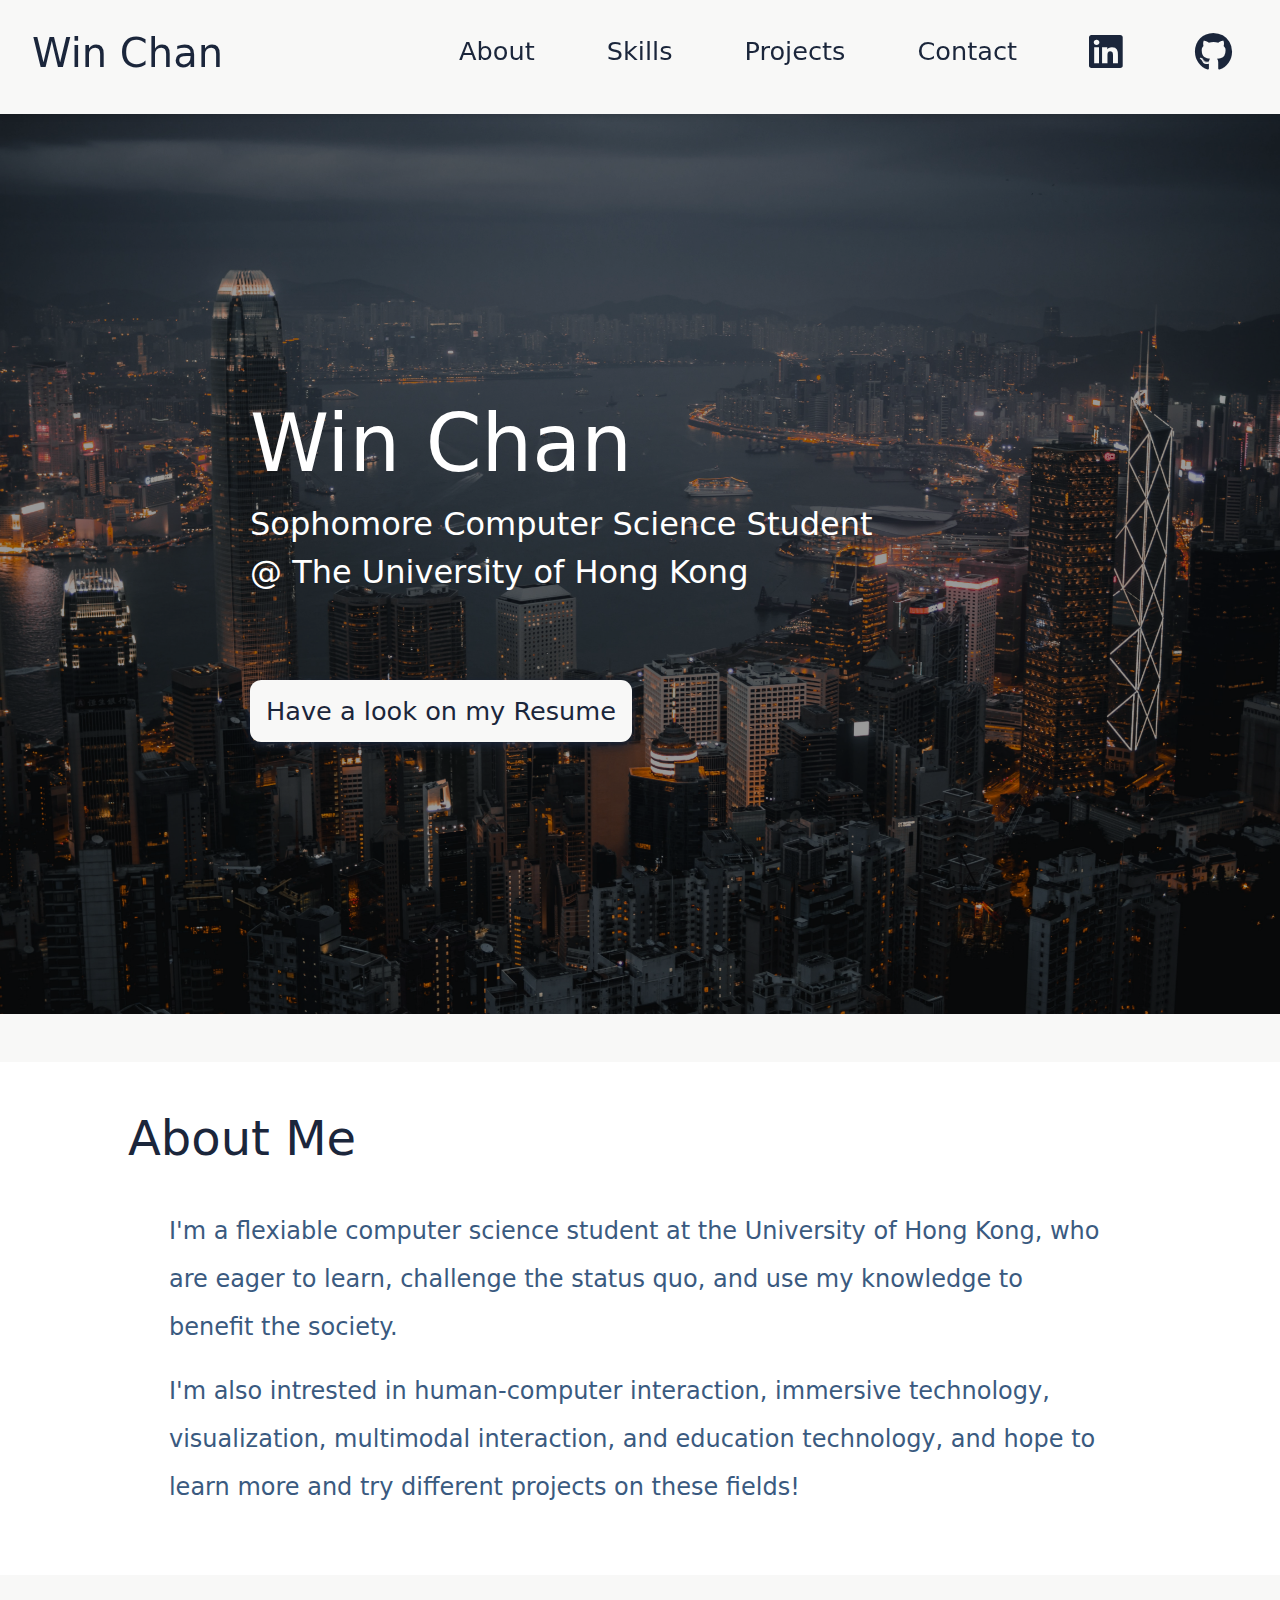
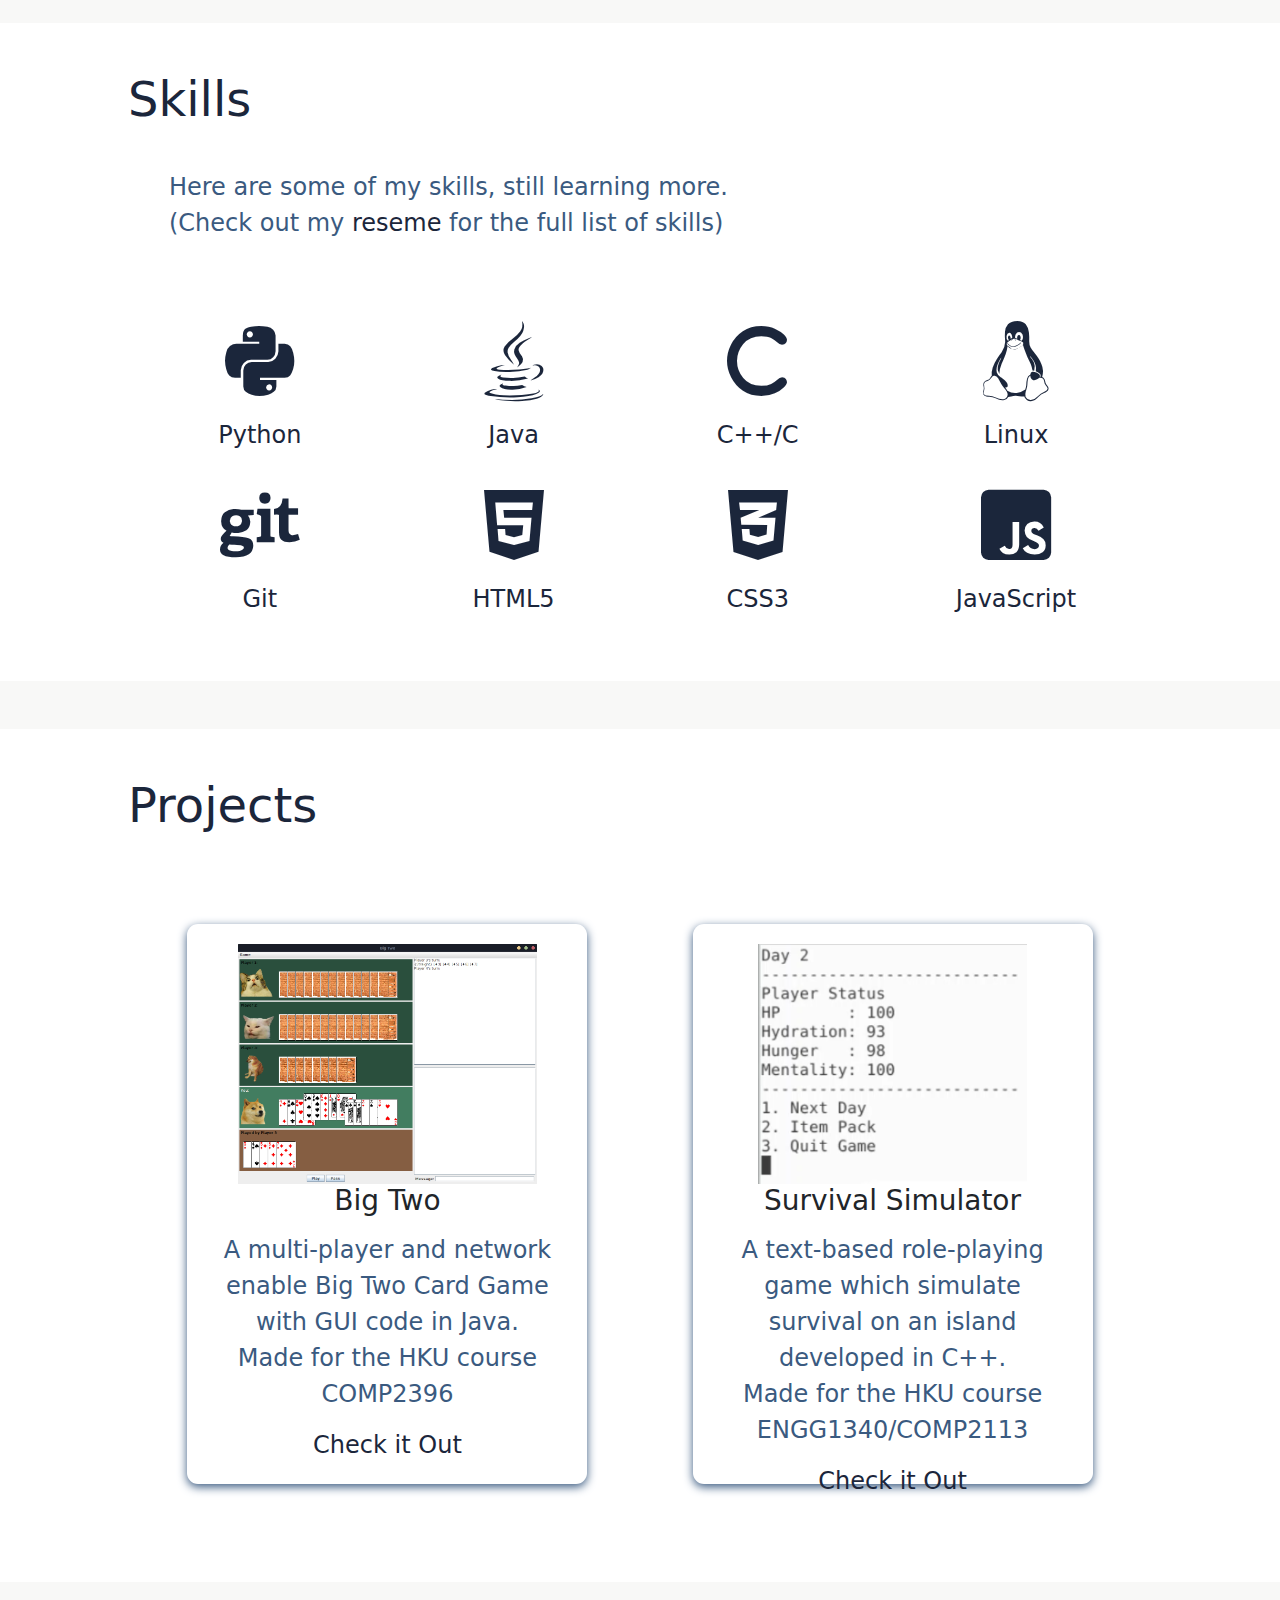
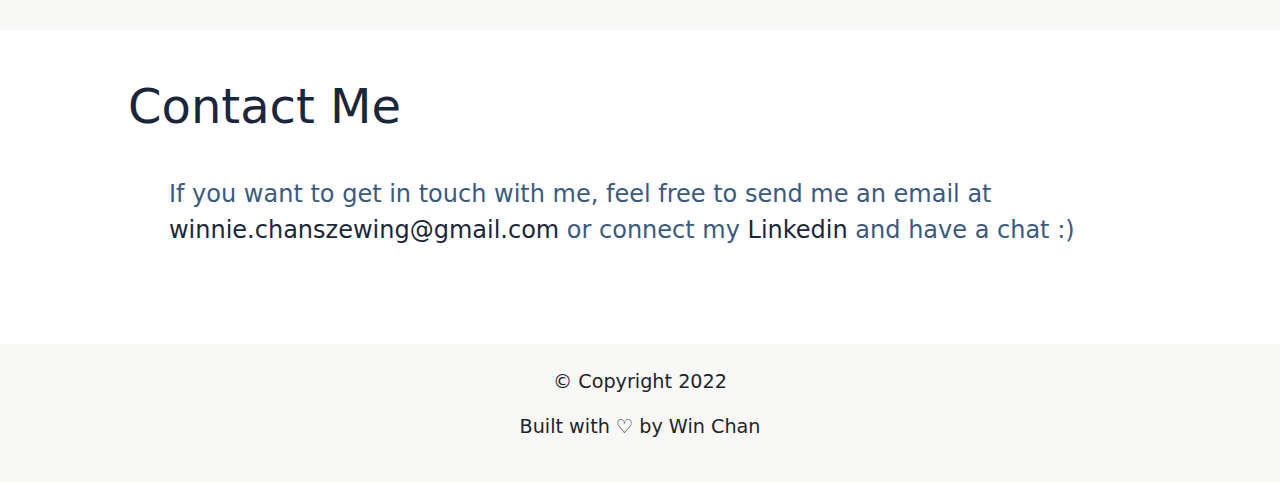
==== commit bab96621: "Update Project & Navbar" ====
--- a/index.html
+++ b/index.html
@@ -10,6 +10,7 @@
     <link rel="stylesheet" href="assets/css/all.min.css" />
     <link href="https://cdn.jsdelivr.net/npm/bootstrap@5.1.3/dist/css/bootstrap.min.css" rel="stylesheet">
     <script src="https://cdn.jsdelivr.net/npm/bootstrap@5.1.3/dist/js/bootstrap.bundle.min.js"></script>
+    <script src="https://ajax.googleapis.com/ajax/libs/jquery/3.5.1/jquery.min.js"></script>
     <script src="assets/js/script.js"></script>
     <title>Win Chan | Portfolio</title>
 </head>
@@ -122,20 +123,34 @@
             <section class="projects" id="projects">
                 <h2 class="header"> Projects </h2>
 
-                <p> To be updated ...</p>
-                <!--
                 <div class="projects-container">
                     <div class="project-card">
-                        <img src="assets/images/HongKong.jpg" alt="expense-tracker" loading="lazy"
-                            class="project-pic" />
-                        <h3 class="project-title">Project Name</h3>
+                        <img src="assets/images/BigTwo.png" alt="Big-Two" loading="lazy" class="project-pic" />
+                        <h3 class="project-title">Big Two</h3>
                         <p class="project-details">
-                            Project discription ...
+                            A multi-player and network enable Big Two Card Game with GUI code in Java.
+                            </br> Made for the HKU course COMP2396
                         </p>
-                        <a href="#" target="_blank" class="project-link">Check it Out</a>
+                        <a href="https://github.com/wincsw/Big-Two-Game" target="_blank" class="project-link">Check it
+                            Out</a>
                     </div>
                 </div>
-                -->
+
+                <div class="projects-container">
+                    <div class="project-card">
+                        <img src="assets/images/SurvivalSimulator.png" alt="Survival-Simulator" loading="lazy"
+                            class="project-pic" />
+                        <h3 class="project-title">Survival Simulator</h3>
+                        <p class="project-details">
+                            A text-based role-playing game which simulate survival on an island
+                            developed in C++.
+                            </br> Made for the HKU course ENGG1340/COMP2113
+                        </p>
+                        <a href="https://github.com/wincsw/ENGG1340-Project-Group-188" target="_blank"
+                            class="project-link">Check it
+                            Out</a>
+                    </div>
+                </div>
             </section>
 
             <!-- Contact section -->
--- a/assets/css/main.css
+++ b/assets/css/main.css
@@ -2,34 +2,34 @@
 
 /* Variables */
 :root {
-  --font-family: "Courier New", monospace;
-  --normal-font: 400;
-  --bold-font: 450;
-  --bolder-font: 900;
-  --bg-color1: #F8F8F7;
-  --bg-color2: #ffffff;
-  --light-color1: #ACB7C3;
-  --light-color2: #778DA9;
-  --dark-color1: #3a5a80;
-  --dark-color2: #1B263B;
-  --bottom-margin: 0.5rem;
-  --bottom-margin-2: 1rem;
-  --line-height: 3rem;
-  --transition: 0.5s;
-  --screen-height: 95vh;
-  --section-pad: 3rem 10%;
-  --inner-pad: 0 4%;
-  --scroll: flex;
-}
-  
+    --font-family: "Courier New", monospace;
+    --normal-font: 400;
+    --bold-font: 450;
+    --bolder-font: 900;
+    --bg-color1: #F8F8F7;
+    --bg-color2: #ffffff;
+    --light-color1: #ACB7C3;
+    --light-color2: #778DA9;
+    --dark-color1: #3a5a80;
+    --dark-color2: #1B263B;
+    --bottom-margin: 0.5rem;
+    --bottom-margin-2: 1rem;
+    --line-height: 3rem;
+    --transition: 0.5s;
+    --screen-height: 100vh;
+    --section-pad: 3rem 10%;
+    --inner-pad: 0 4%;
+    --scroll: flex;
+}
+
 /* Variables */
 
 html {
     scroll-behavior: smooth;
 }
 
-body { 
-    min-width: 600px; 
+body {
+    min-width: 600px;
 }
 
 
@@ -38,7 +38,7 @@
     margin: 0;
     padding: 0;
     box-sizing: border-box;
-    
+
 }
 
 ul {
@@ -56,46 +56,46 @@
 }
 
 .header {
-  color: var(--dark-color2);
-  font-size: 300%;
-  text-align: left;
-  padding-bottom: 2rem;
+    color: var(--dark-color2);
+    font-size: 300%;
+    text-align: left;
+    padding-bottom: 2rem;
 }
 
 /* Navbar */
 
 nav {
-  position: sticky;
-  top: 0;
-  left: 0;
-  z-index: 1;
-  display: flex;
-  align-items: center;
-  justify-content: space-between;
-  padding: 0.5rem 3rem;
-  background-color: var(--bg-color1);
-  box-shadow: 0 3px 5px rgba(0, 0, 0, 0.1);
-  display: var(--scroll);
-  overflow: hidden;
+    position: sticky;
+    top: 0;
+    left: 0;
+    z-index: 1;
+    display: flex;
+    align-items: center;
+    justify-content: space-between;
+    padding: 0.5rem 3rem;
+    background-color: var(--bg-color1);
+    box-shadow: 0 3px 5px rgba(0, 0, 0, 0.1);
+    display: var(--scroll);
+    overflow: hidden;
 }
 
 
 
 nav h1 {
-  color: var(--dark-color2);
-  font-size: 250%;
-  transition: var(--transition);
-  padding-left: 2rem;
+    color: var(--dark-color2);
+    font-size: 250%;
+    transition: var(--transition);
+    padding-left: 2rem;
 
 }
 
 
 nav a {
-  padding: 0 1rem;
-  text-decoration: none;
-  font-size: 160%;
-  color: var(--dark-color2);
-  display: block;
+    padding: 0 1rem;
+    text-decoration: none;
+    font-size: 160%;
+    color: var(--dark-color2);
+    display: block;
 }
 
 nav a:hover {
@@ -105,32 +105,32 @@
 
 
 nav ul {
-  display: flex;
-  gap: 2rem;
+    display: flex;
+    gap: 2rem;
 }
 
 nav ul li {
-  font-weight: var(--bold-font);
+    font-weight: var(--bold-font);
 }
 
 #loc {
-  padding-top: 1.5rem;
-}
-
-#social-media{
-  padding-top: 1rem;
-  font-size: 150%;
+    padding-top: 1.5rem;
+}
+
+#social-media {
+    padding-top: 1rem;
+    font-size: 150%;
 }
 
 
 .menu {
-  color: var(--dark-color2);
-  font-size: 2rem;
-  border: 0;
-  padding-right: 1rem;
-  background-color: transparent;
-  cursor: pointer;
-  display: none;
+    color: var(--dark-color2);
+    font-size: 2rem;
+    border: 0;
+    padding-right: 1rem;
+    background-color: transparent;
+    cursor: pointer;
+    display: none;
 }
 
 
@@ -162,8 +162,8 @@
 
 
 .name h1 {
-  font-size: 500%;
-  color: var(--bg-color2);
+    font-size: 500%;
+    color: var(--bg-color2);
 }
 
 .name p {
@@ -174,29 +174,29 @@
 }
 
 .hero a {
-  text-decoration: none;
-  font-size: 160%;
-  color: var(--dark-color2);
-  background-color: var(--bg-color1);
-  padding: 1rem;
-  border-radius: 11px;
-  box-shadow: 0 3px 10px var(--dark-color2);
+    text-decoration: none;
+    font-size: 160%;
+    color: var(--dark-color2);
+    background-color: var(--bg-color1);
+    padding: 1rem;
+    border-radius: 11px;
+    box-shadow: 0 3px 10px var(--dark-color2);
 }
 
 .hero a:hover {
-  color: var(--bg-color1);
-  background-color: var(--dark-color2);
+    color: var(--bg-color1);
+    background-color: var(--dark-color2);
 }
 
 @media (max-width: 800px) {
-  .name h1 {
-    font-size: 400%;
-  }
-
-  .name p {
-      font-size: 150%;
-
-  }
+    .name h1 {
+        font-size: 400%;
+    }
+
+    .name p {
+        font-size: 150%;
+
+    }
 }
 
 
@@ -205,8 +205,8 @@
 .about {
     background-color: var(--bg-color2);
     padding: var(--section-pad);
-    border-top: 3rem solid var(--bg-color1); 
-    
+    border-top: 3rem solid var(--bg-color1);
+
 }
 
 .about h2 {
@@ -222,18 +222,18 @@
     color: var(--dark-color1);
     padding: var(--inner-pad);
     font-size: 150%;
-    
+
 }
 
 /* Skills section */
 
 
 .skills {
-  margin: auto;
-  text-align: center;
-  padding: var(--section-pad);
-  background-color: var(--bg-color2);
-  border-top: 3rem solid var(--bg-color1); 
+    margin: auto;
+    text-align: center;
+    padding: var(--section-pad);
+    background-color: var(--bg-color2);
+    border-top: 3rem solid var(--bg-color1);
 }
 
 
@@ -244,7 +244,7 @@
     padding: var(--inner-pad);
     padding-bottom: 3rem;
     font-size: 150%;
-    
+
 }
 
 .skills .note a {
@@ -265,91 +265,100 @@
 }
 
 .skills-grid {
-  display: grid;
-  grid-template-columns: auto auto auto auto;
-  background-color: transparent;
+    display: grid;
+    grid-template-columns: auto auto auto auto;
+    background-color: transparent;
 
 }
 
 .skills-grid .skill-name {
-  color: var(--dark-color2);
-  font-size: 150%;
-}
+    color: var(--dark-color2);
+    font-size: 150%;
+}
+
 .grid-item {
-  text-align: center;
-  
+    text-align: center;
+
 }
 
 /* Project section */
 .projects {
-  background-color: var(--bg-color2);
-  border-top: 3rem solid var(--bg-color1); 
-  padding: var(--section-pad);
-  
+    background-color: var(--bg-color2);
+    border-top: 3rem solid var(--bg-color1);
+    padding: var(--section-pad);
+    text-align: center;
+
 }
 
 .projects p {
-  font-size: 150%;
-  color: var(--dark-color1);
+    font-size: 150%;
+    color: var(--dark-color1);
 }
 
 .project-pic {
-  width: 65%;
-  height: 60%;
+    height: 15rem;
+
 }
 
 .projects-title {
-  text-align: center;
-  margin-bottom: 1rem;
-  font-size: 150%;
-  color: var(--dark-color2);
-  margin-bottom: var(--bottom-margin);
+    text-align: center;
+    font-size: 150%;
+    color: var(--dark-color2);
+    margin: var(--bottom-margin);
 }
 
 
 .projects-container {
-  display: flex;
-  align-items: center;
-  justify-content: center;
-  
+    display: inline-flex;
+    align-items: center;
+    justify-content: center;
+
 }
 
 
 .project-card {
-  text-align: center;
-  width: 21.875rem;
-  padding: 1rem;
-  background-color: var(--bg-color2);
-  border-radius: 11px;
-  box-shadow: 0 3px 10px var(--dark-color1);
-  padding: 20px;
-  margin: 10px;
+    text-align: center;
+    width: 25rem;
+    height: 35rem;
+    padding: 1.5rem;
+    background-color: var(--bg-color2);
+    border-radius: 11px;
+    box-shadow: 0 3px 10px var(--dark-color1);
+    padding: 20px;
+    margin: 50px;
 }
 
 
 .project-details {
-  margin-bottom: var(--bottom-margin);
-  padding: 0.4rem;
-  font-size: 120%;
-  color: var(--dark-color2);
-}
-
-.project-card:hover {
-  background-color: var(--bg-color1);
+    margin-bottom: var(--bottom-margin);
+    padding: 0.4rem;
+    font-size: 120%;
+    color: var(--dark-color2);
+}
+
+.project-link {
+    text-decoration: none;
+    font-size: 150%;
+    color: var(--dark-color2);
+    font-weight: var(--bold-font);
+}
+
+.project-link:hover {
+    color: var(--dark-color1);
 }
 
 
 .contact {
-  background-color: var(--bg-color2);
-  border-top: 3rem solid var(--bg-color1); 
-  padding: var(--section-pad);
-  
+    background-color: var(--bg-color2);
+    border-top: 3rem solid var(--bg-color1);
+    padding: var(--section-pad);
+
 }
 
 .contact p {
-  font-size: 150%;
-  color: var(--dark-color1);
-  padding: var(--inner-pad);
+    font-size: 150%;
+    color: var(--dark-color1);
+    padding: var(--inner-pad);
 }
 
 .contact a {
@@ -364,11 +373,11 @@
 
 /* Footer section */
 footer {
-  background-color: var(--bg-color1);
-  padding: 1.5rem;
-  text-align: center;
-  margin: 2rem 0 0;
-  font-size: 120%;
+    background-color: var(--bg-color1);
+    padding: 1.5rem;
+    text-align: center;
+    margin: 2rem 0 0;
+    font-size: 120%;
 }
 
 
@@ -376,29 +385,29 @@
 
 /* Responsive Web Design */
 @media screen and (max-width: 1500px) {
-  nav {
-    padding: 0.5rem 1rem;
-  }
-
-  nav ul {
-    gap: 0.5rem;
-  }
-
-  .social-media ul {
-    gap: 0.5rem;
-  }
+    nav {
+        padding: 0.5rem 1rem;
+    }
+
+    nav ul {
+        gap: 0.5rem;
+    }
+
+    .social-media ul {
+        gap: 0.5rem;
+    }
 }
 
 @media screen and (max-width: 1070px) {
     nav a {
-       display: none;
-    }
-
-  .menu {
-    display: block;
-    float: right;
-  }
-  
+        display: none;
+    }
+
+    .menu {
+        display: block;
+        float: right;
+    }
+
 }
 
 
